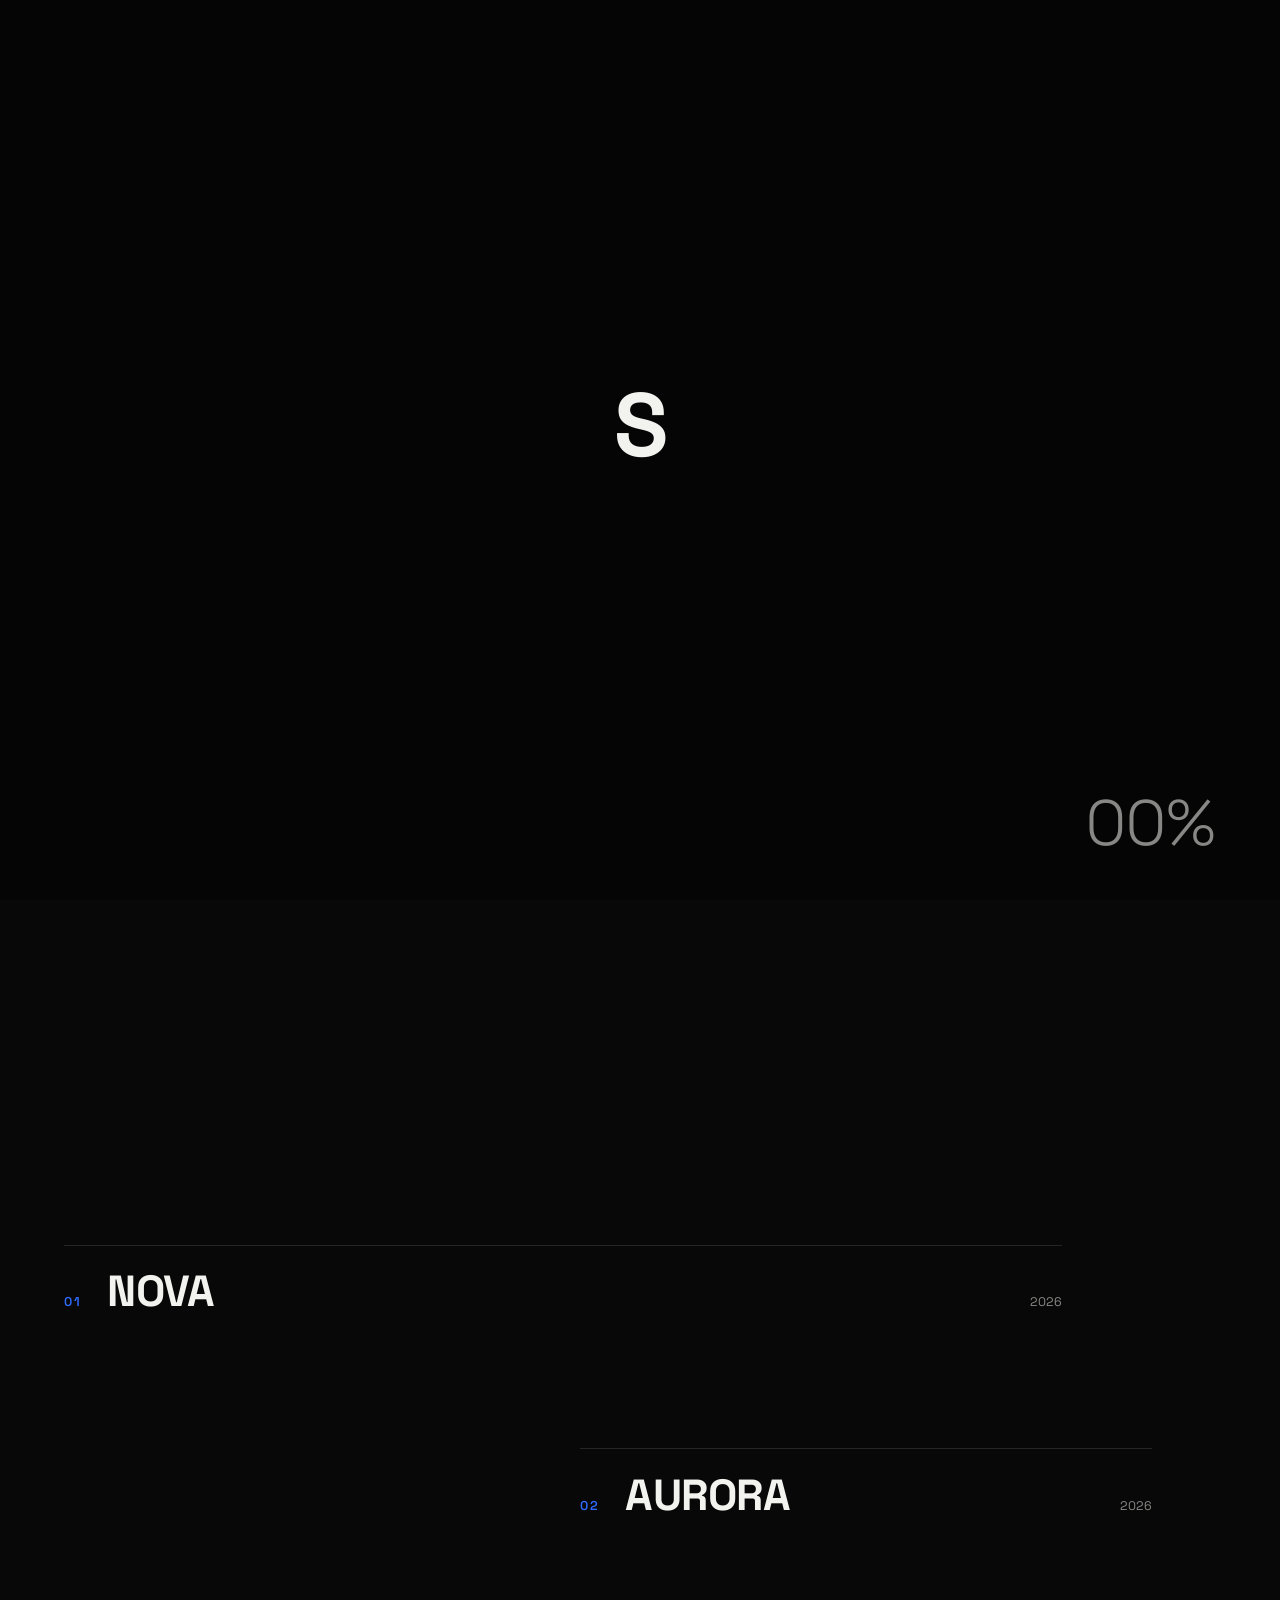
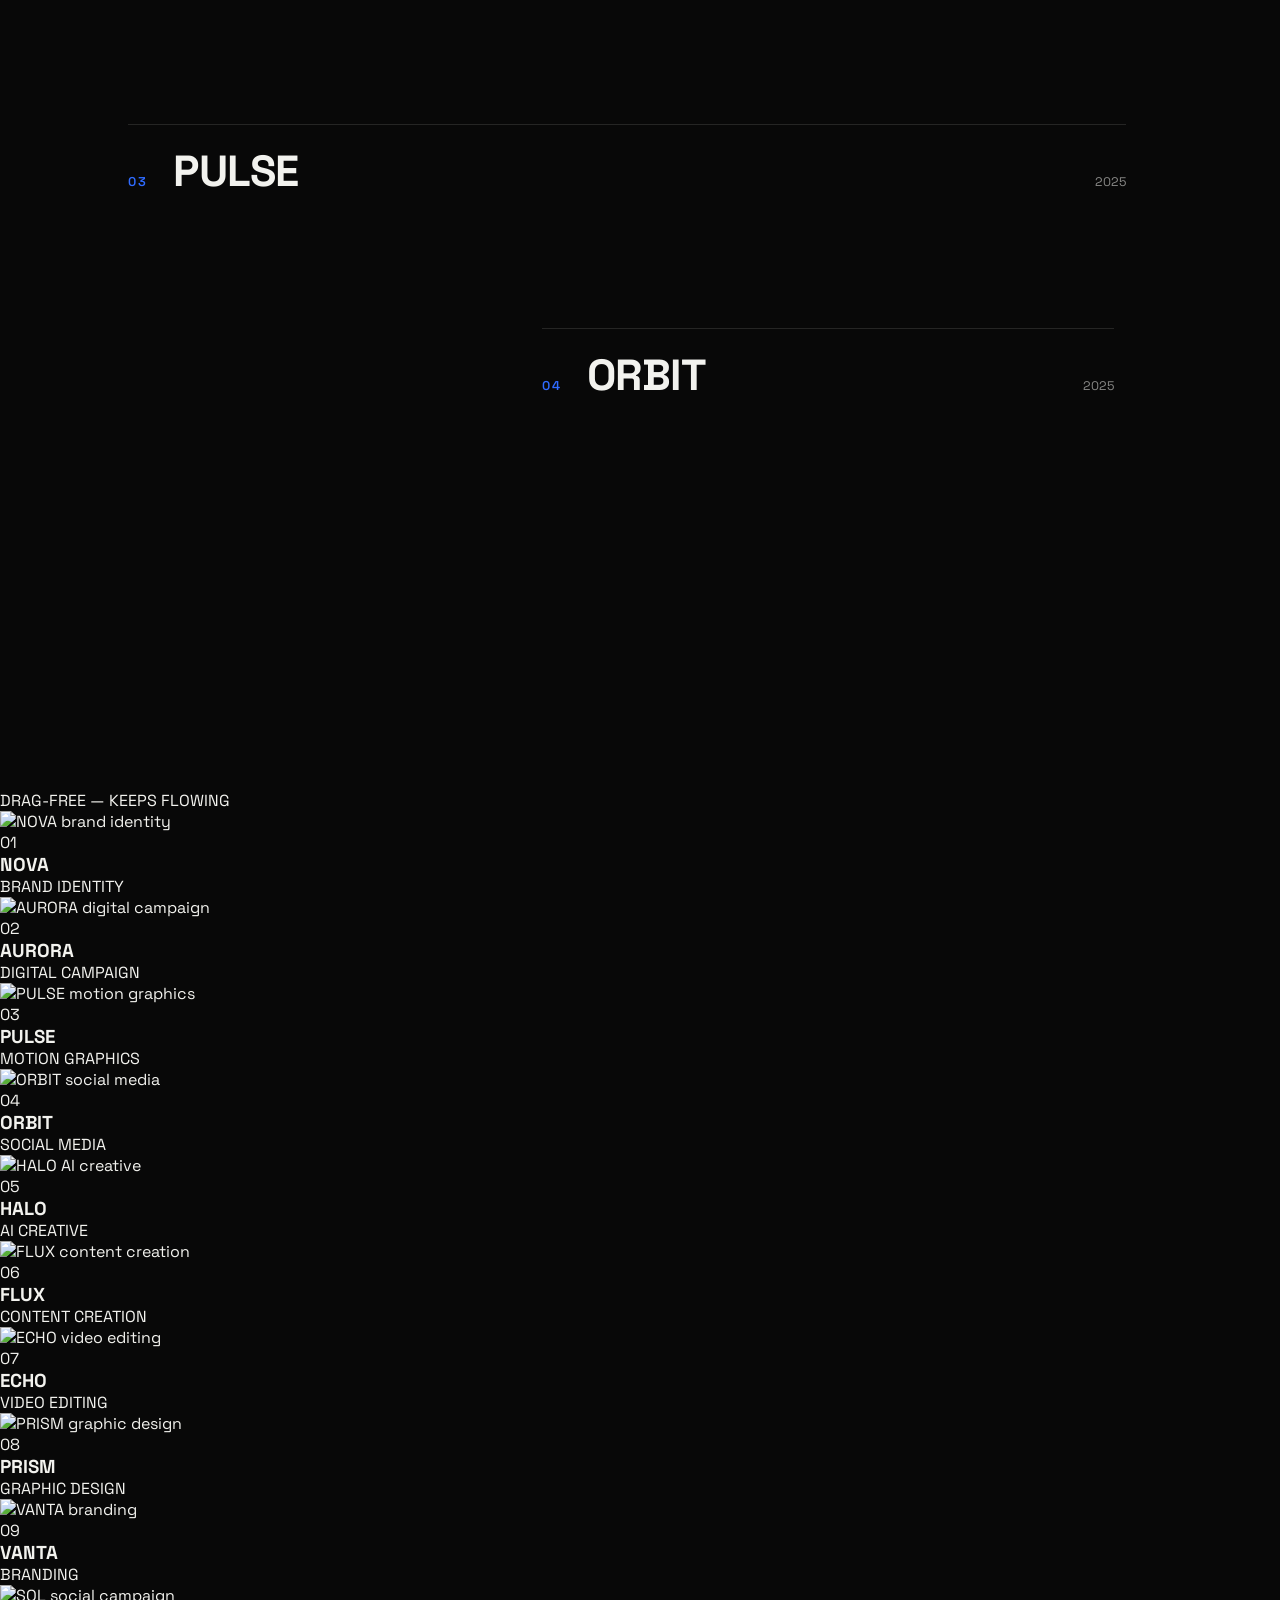
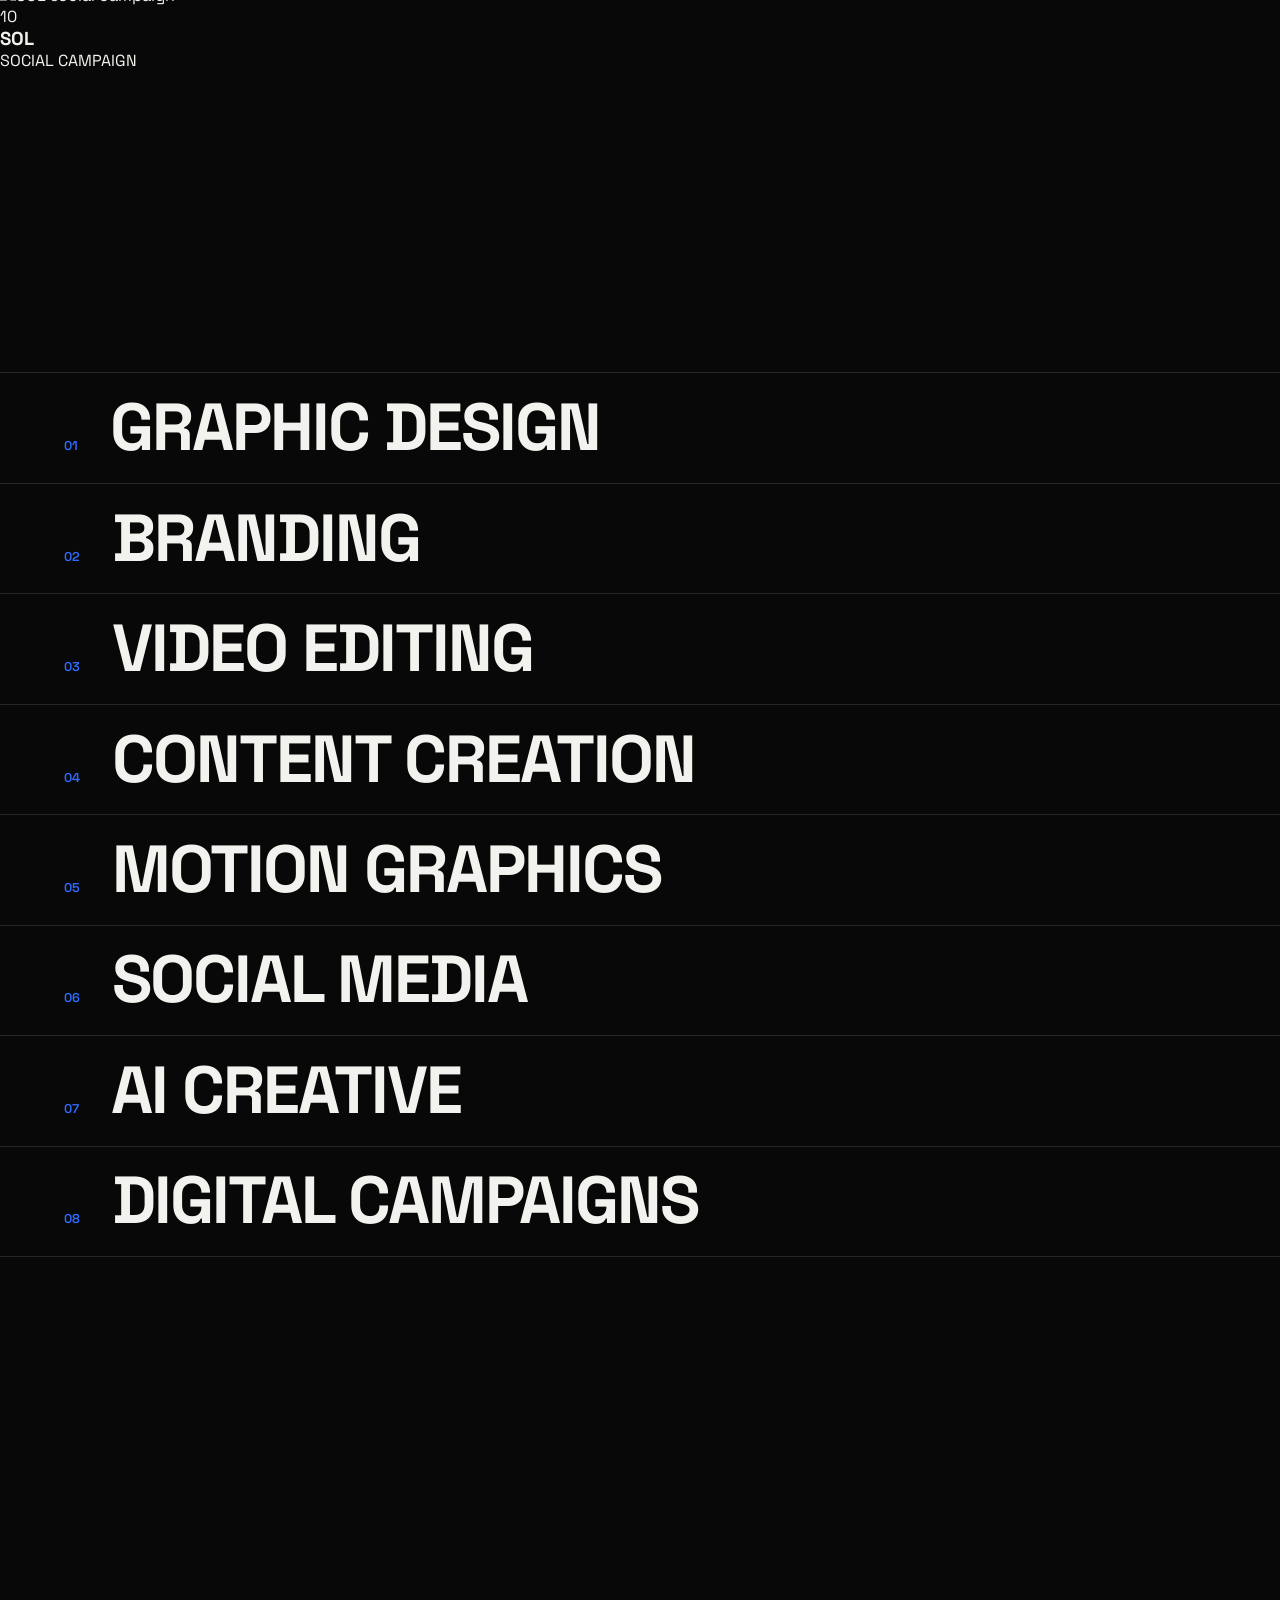
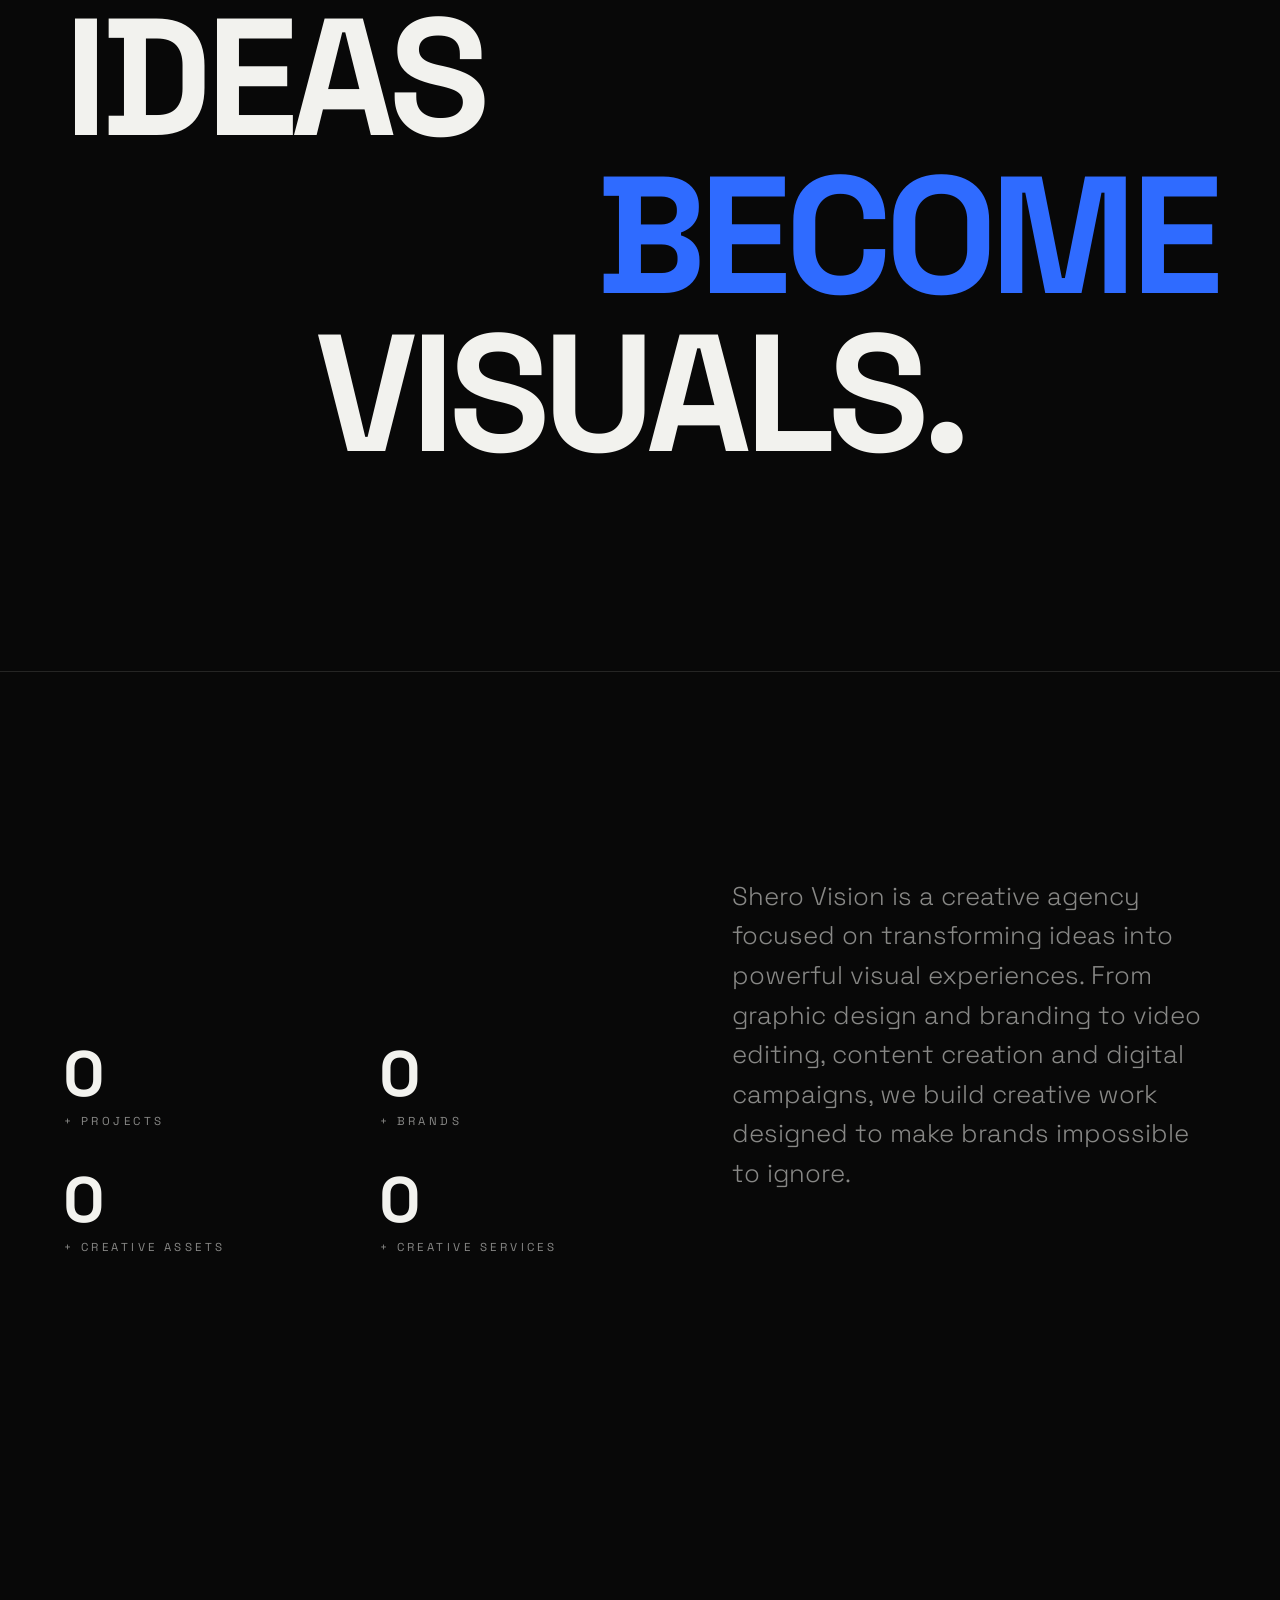
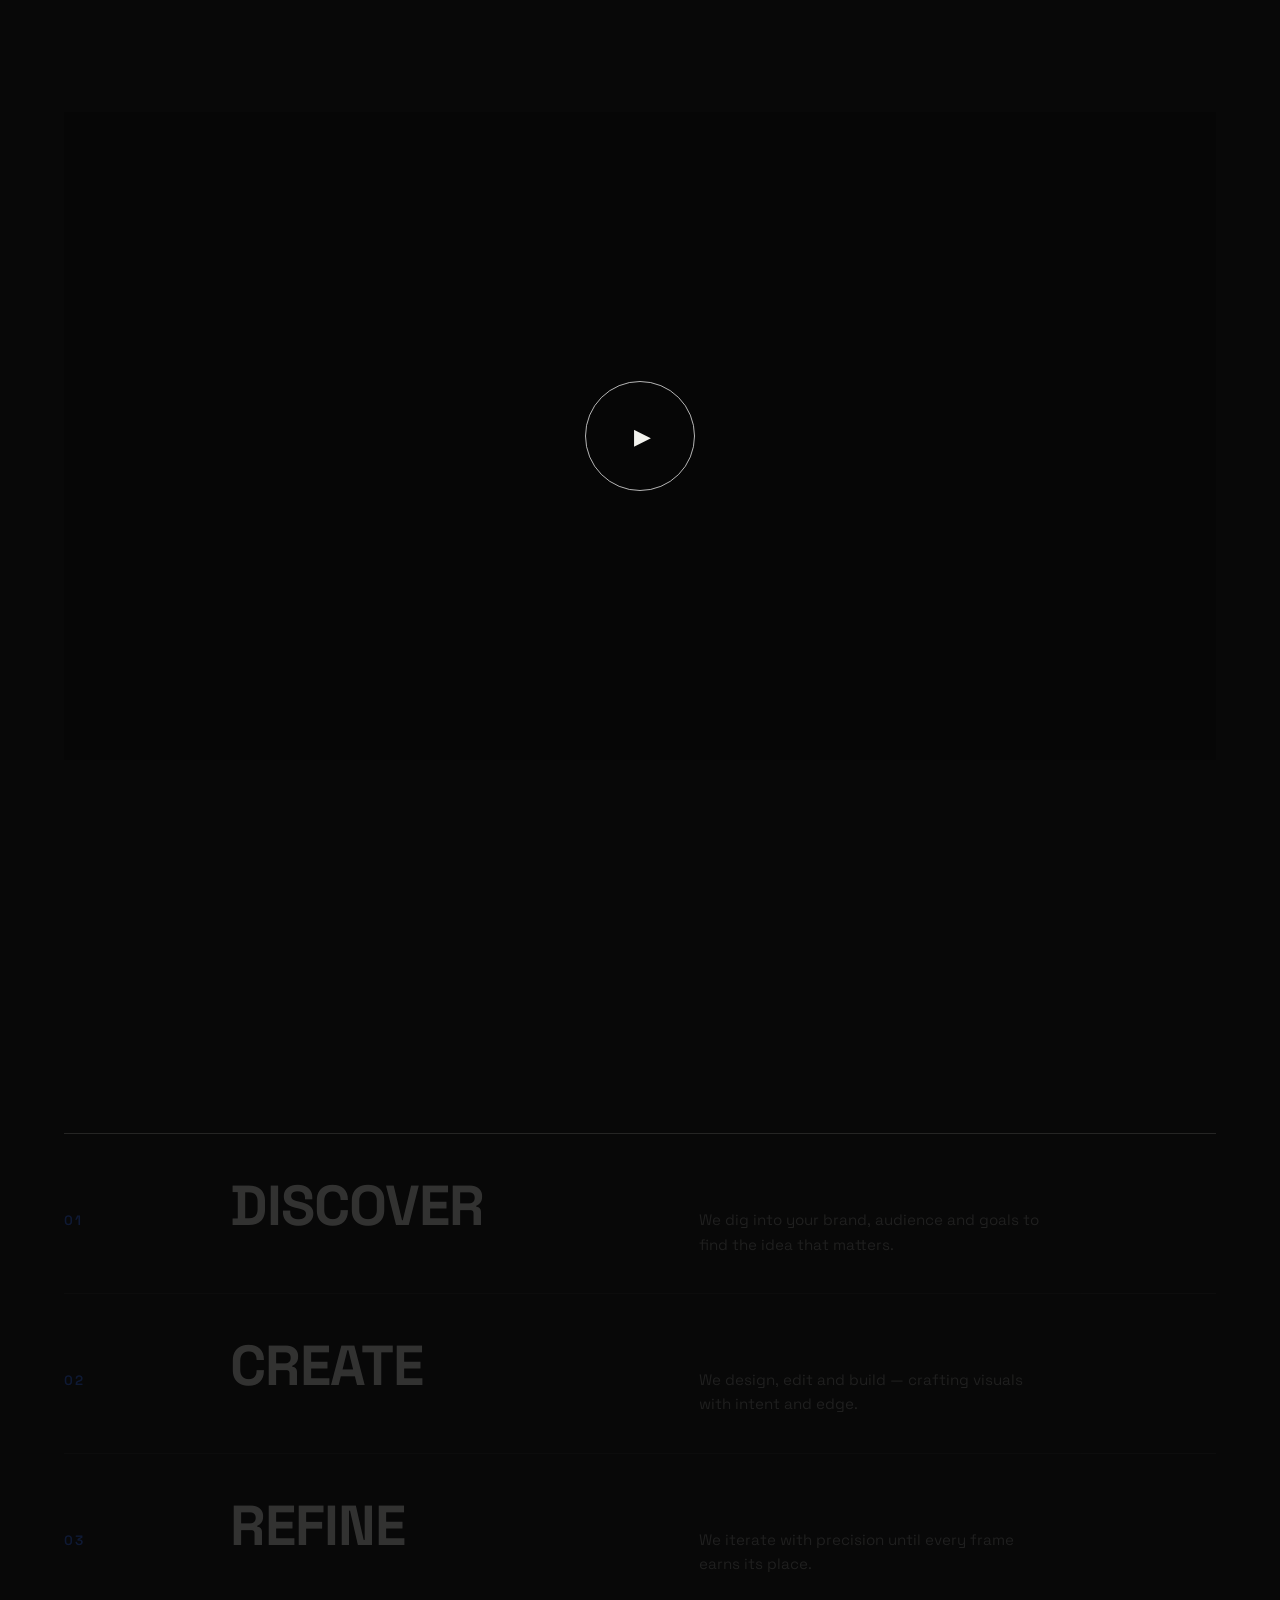
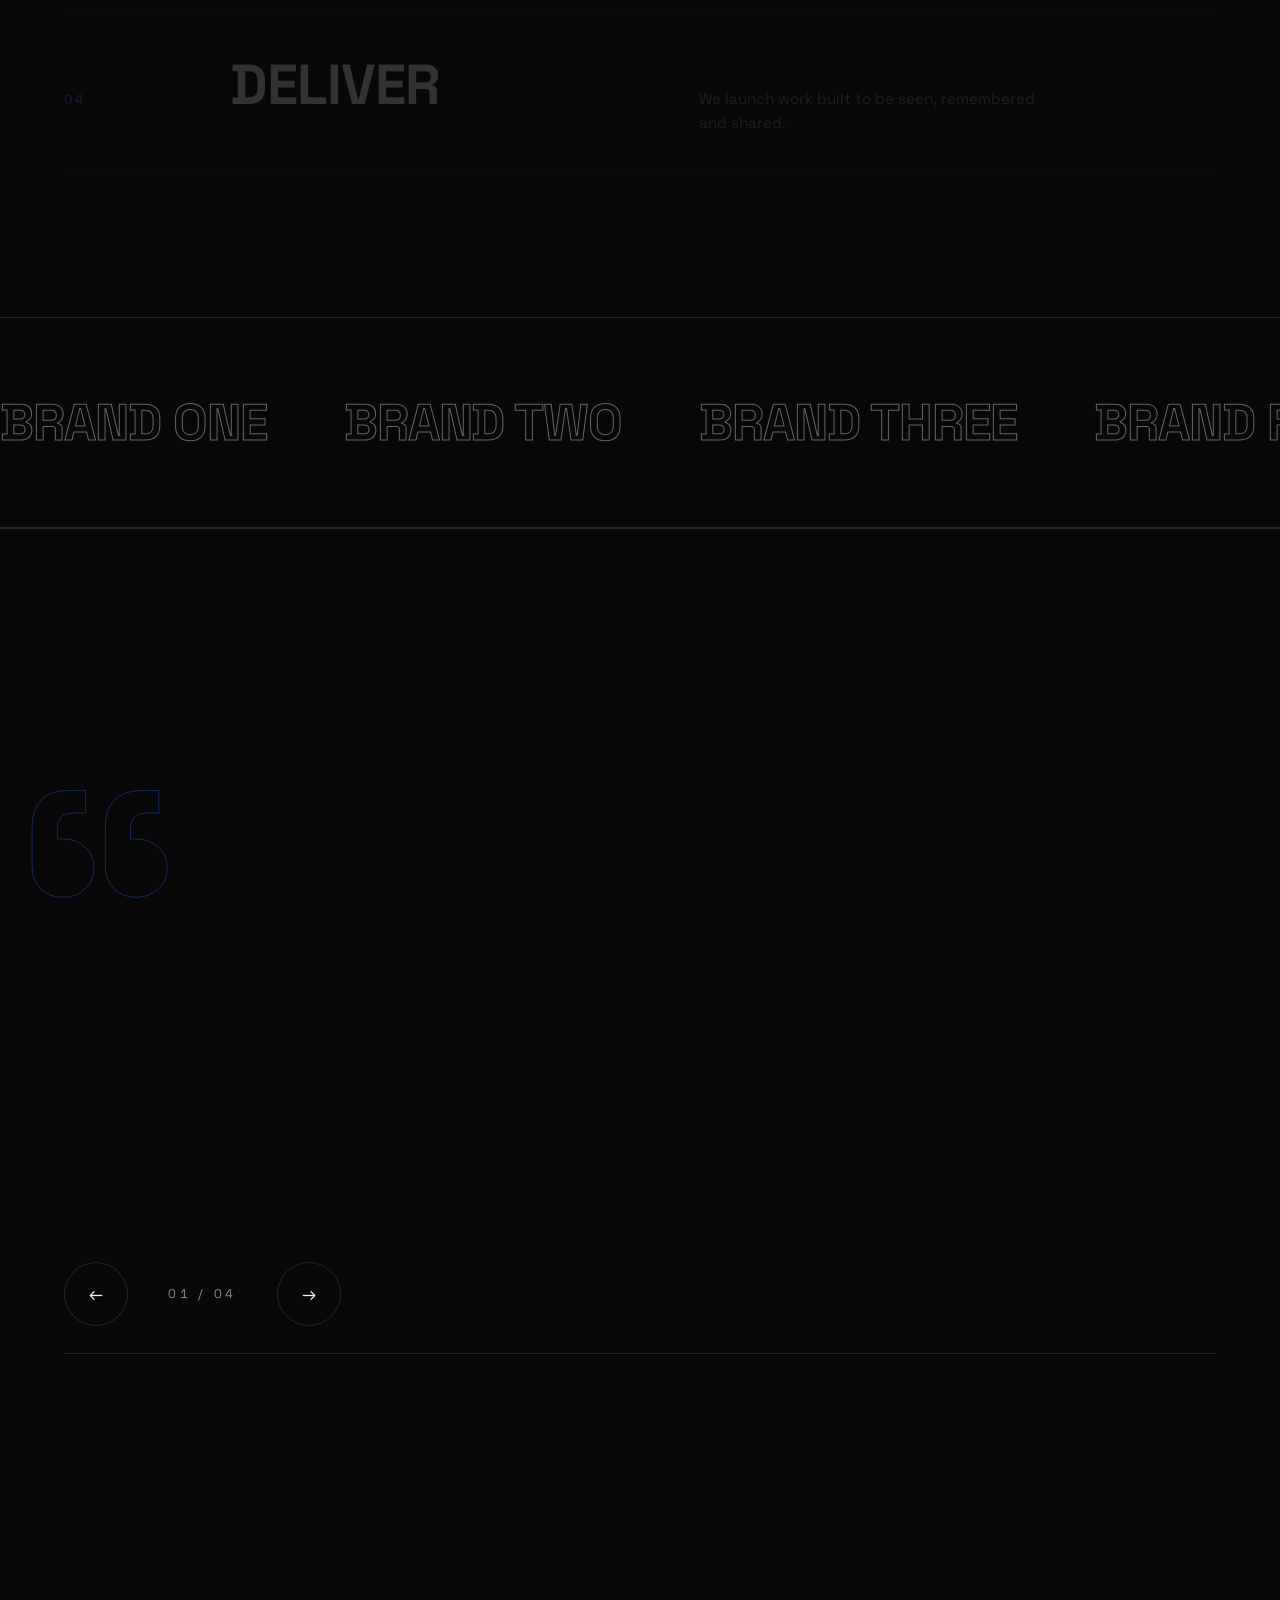
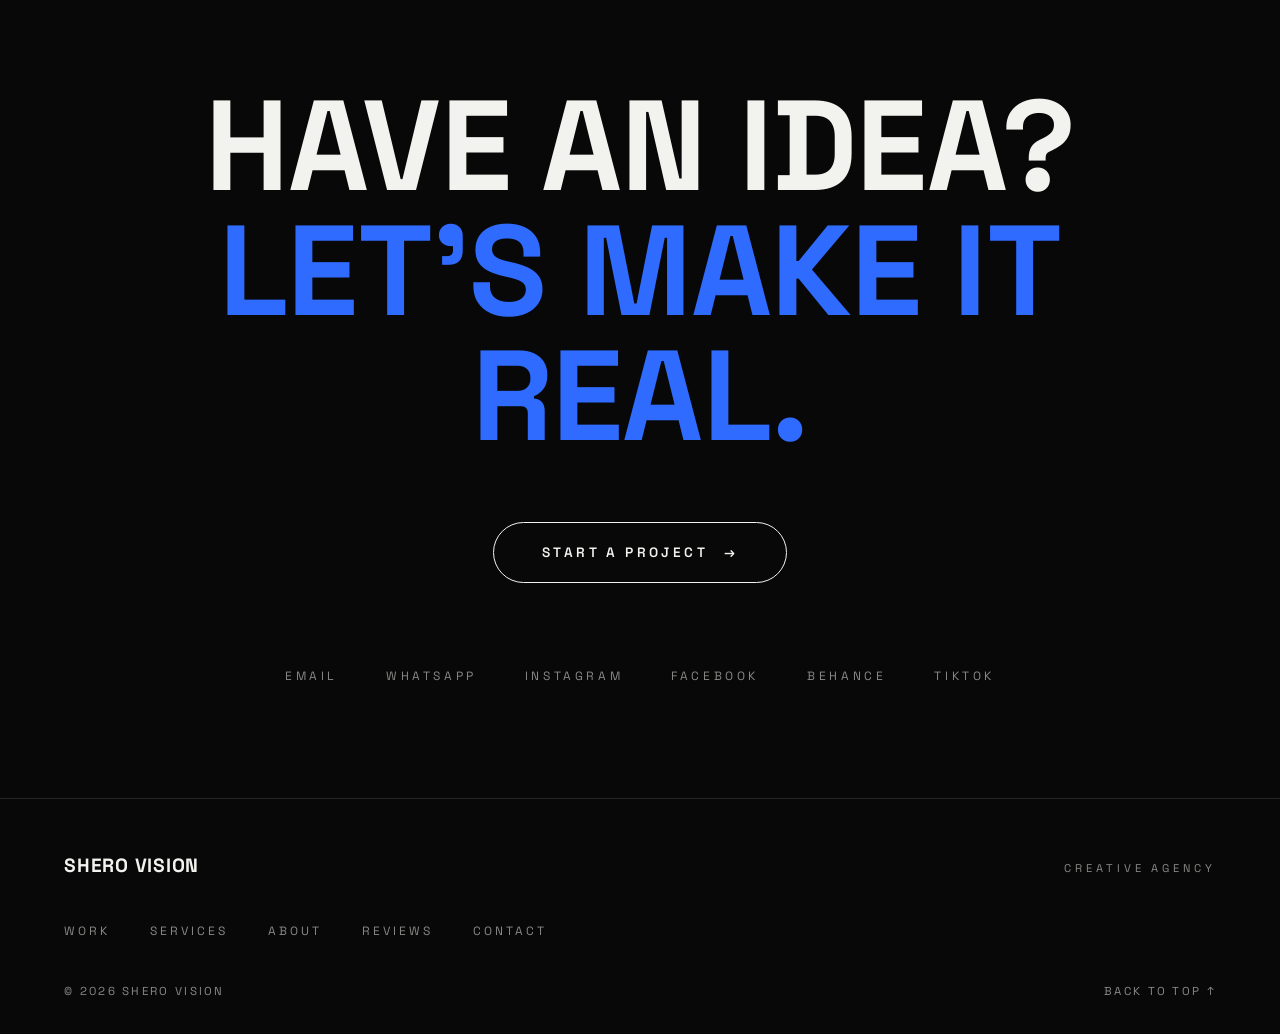
==== index.html @ d02a7693 "Update index.html" ====
<!DOCTYPE html>
<html lang="en">
<head>
<meta charset="UTF-8" />
<meta name="viewport" content="width=device-width, initial-scale=1.0" />
<title>SHERO VISION — Creative Agency</title>
<meta name="description" content="Shero Vision is a creative agency focused on transforming ideas into powerful visual experiences." />
<link rel="preconnect" href="https://fonts.googleapis.com" />
<link rel="preconnect" href="https://fonts.gstatic.com" crossorigin />
<link href="https://fonts.googleapis.com/css2?family=Space+Grotesk:wght@300;400;500;600;700&display=swap" rel="stylesheet" />
<link rel="stylesheet" href="style.css" />
<base target="_blank">
</head>
<body>

<!-- ================= PRELOADER ================= -->
<div class="preloader" id="preloader">
  <div class="preloader__inner">
    <div class="preloader__logo" id="preloaderLogo">
      <span class="preloader__word" id="preloaderWord">S</span>
    </div>
    <div class="preloader__sub" id="preloaderSub">CREATIVE AGENCY</div>
    <div class="preloader__counter" id="preloaderCounter">00%</div>
  </div>
  <div class="preloader__panel preloader__panel--left"></div>
  <div class="preloader__panel preloader__panel--right"></div>
</div>

<!-- ================= PAGE TRANSITION ================= -->
<div class="transition" id="transition">
  <div class="transition__panel"></div>
  <div class="transition__word">SHERO VISION</div>
</div>

<!-- ================= CUSTOM CURSOR ================= -->
<div class="cursor" id="cursor">
  <div class="cursor__dot" id="cursorDot"></div>
  <div class="cursor__ring" id="cursorRing"><span class="cursor__label">VIEW</span></div>
</div>

<!-- ================= NAVIGATION ================= -->
<header class="nav" id="nav">
  <a href="#hero" class="nav__logo js-link" data-target="#hero">SHERO VISION</a>
  <nav class="nav__links">
    <a href="#work" class="nav__link js-link" data-target="#work"><span>WORK</span></a>
    <a href="#services" class="nav__link js-link" data-target="#services"><span>SERVICES</span></a>
    <a href="#about" class="nav__link js-link" data-target="#about"><span>ABOUT</span></a>
    <a href="#reviews" class="nav__link js-link" data-target="#reviews"><span>REVIEWS</span></a>
    <a href="#contact" class="nav__link js-link" data-target="#contact"><span>CONTACT</span></a>
  </nav>
  <button class="nav__burger" id="burger" aria-label="Open menu">
    <span></span><span></span>
  </button>
</header>

<!-- ================= MOBILE MENU ================= -->
<div class="menu" id="menu">
  <button class="menu__close" id="menuClose" aria-label="Close menu">CLOSE</button>
  <nav class="menu__links">
    <a href="#work" class="menu__link js-link" data-target="#work">WORK</a>
    <a href="#services" class="menu__link js-link" data-target="#services">SERVICES</a>
    <a href="#about" class="menu__link js-link" data-target="#about">ABOUT</a>
    <a href="#reviews" class="menu__link js-link" data-target="#reviews">REVIEWS</a>
    <a href="#contact" class="menu__link js-link" data-target="#contact">CONTACT</a>
  </nav>
  <div class="menu__foot">SHERO VISION — CREATIVE AGENCY / SRI LANKA</div>
</div>

<main id="smooth-content">

  <!-- ================= HERO ================= -->
  <section class="hero" id="hero">
    <div class="hero__media">
      <div class="hero__img hero__img--1" data-speed="0.25"><img src="https://picsum.photos/seed/shero1/700/900" alt="Creative work sample" loading="eager" /></div>
      <div class="hero__img hero__img--2" data-speed="0.45"><img src="https://picsum.photos/seed/shero2/600/800" alt="Creative work sample" loading="eager" /></div>
      <div class="hero__img hero__img--3" data-speed="0.35"><img src="https://picsum.photos/seed/shero3/650/850" alt="Creative work sample" loading="eager" /></div>
    </div>
    <div class="hero__content">
      <div class="hero__line"><span class="hero__word">WE</span> <span class="hero__word">CREATE</span></div>
      <div class="hero__line hero__line--indent"><span class="hero__word">VISUAL</span> <span class="hero__word">EXPERIENCES</span></div>
      <div class="hero__line"><span class="hero__word">THAT</span> <span class="hero__word">GET</span> <span class="hero__word">NOTICED.</span></div>
    </div>
    <div class="hero__meta hero__meta--left">CREATIVE AGENCY / SRI LANKA</div>
    <div class="hero__meta hero__meta--right">SCROLL TO EXPLORE <span class="hero__arrow">↓</span></div>
  </section>

  <!-- ================= SELECTED WORK ================= -->
  <section class="work" id="work">
    <h2 class="section-title" data-reveal>SELECTED <em>WORK</em></h2>

    <article class="project project--large" data-dir="left">
      <a href="#work" class="project__media js-view">
        <div class="project__mask"><img src="https://picsum.photos/seed/nova/1400/900" alt="NOVA brand identity" loading="lazy" /></div>
        <div class="project__overlay"></div>
      </a>
      <div class="project__info">
        <span class="project__num">01</span>
        <div class="project__meta">
          <h3 class="project__title">NOVA</h3>
          <p class="project__cat">BRAND IDENTITY</p>
        </div>
        <span class="project__year">2026</span>
      </div>
    </article>

    <article class="project project--small" data-dir="right">
      <a href="#work" class="project__media js-view">
        <div class="project__mask"><img src="https://picsum.photos/seed/aurora/900/1100" alt="AURORA campaign" loading="lazy" /></div>
        <div class="project__overlay"></div>
      </a>
      <div class="project__info">
        <span class="project__num">02</span>
        <div class="project__meta">
          <h3 class="project__title">AURORA</h3>
          <p class="project__cat">DIGITAL CAMPAIGN</p>
        </div>
        <span class="project__year">2026</span>
      </div>
    </article>

    <article class="project project--large project--offset" data-dir="left">
      <a href="#work" class="project__media js-view">
        <div class="project__mask"><img src="https://picsum.photos/seed/pulse/1400/900" alt="PULSE motion graphics" loading="lazy" /></div>
        <div class="project__overlay"></div>
      </a>
      <div class="project__info">
        <span class="project__num">03</span>
        <div class="project__meta">
          <h3 class="project__title">PULSE</h3>
          <p class="project__cat">MOTION GRAPHICS</p>
        </div>
        <span class="project__year">2025</span>
      </div>
    </article>

    <article class="project project--small project--offset2" data-dir="right">
      <a href="#work" class="project__media js-view">
        <div class="project__mask"><img src="https://picsum.photos/seed/orbit/900/1100" alt="ORBIT social creatives" loading="lazy" /></div>
        <div class="project__overlay"></div>
      </a>
      <div class="project__info">
        <span class="project__num">04</span>
        <div class="project__meta">
          <h3 class="project__title">ORBIT</h3>
          <p class="project__cat">SOCIAL MEDIA</p>
        </div>
        <span class="project__year">2025</span>
      </div>
    </article>
  </section>

  <!-- ================= THE WORK — BENTO SLIDER ================= -->
  <section class="workgrid" id="workgrid">
    <div class="workgrid__head">
      <h2 class="section-title" data-reveal>THE <em>WORK</em></h2>
      <span class="workgrid__hint">DRAG-FREE &mdash; KEEPS FLOWING</span>
    </div>

    <!-- ROW 1 — moves left to right -->
    <div class="workrow workrow--ltr" id="workRow1">
      <div class="workrow__track">
        <a href="#work" class="wcard wcard--tall js-view">
          <img src="https://picsum.photos/seed/w1/640/860" alt="NOVA brand identity" loading="lazy" />
          <div class="wcard__overlay"></div>
          <div class="wcard__info"><span class="wcard__num">01</span><h3>NOVA</h3><p>BRAND IDENTITY</p></div>
        </a>
        <a href="#work" class="wcard wcard--wide js-view">
          <img src="https://picsum.photos/seed/w2/900/620" alt="AURORA digital campaign" loading="lazy" />
          <div class="wcard__overlay"></div>
          <div class="wcard__info"><span class="wcard__num">02</span><h3>AURORA</h3><p>DIGITAL CAMPAIGN</p></div>
        </a>
        <a href="#work" class="wcard wcard--sq js-view">
          <img src="https://picsum.photos/seed/w3/680/680" alt="PULSE motion graphics" loading="lazy" />
          <div class="wcard__overlay"></div>
          <div class="wcard__info"><span class="wcard__num">03</span><h3>PULSE</h3><p>MOTION GRAPHICS</p></div>
        </a>
        <a href="#work" class="wcard wcard--tall js-view">
          <img src="https://picsum.photos/seed/w4/640/860" alt="ORBIT social media" loading="lazy" />
          <div class="wcard__overlay"></div>
          <div class="wcard__info"><span class="wcard__num">04</span><h3>ORBIT</h3><p>SOCIAL MEDIA</p></div>
        </a>
        <a href="#work" class="wcard wcard--wide js-view">
          <img src="https://picsum.photos/seed/w5/900/620" alt="HALO AI creative" loading="lazy" />
          <div class="wcard__overlay"></div>
          <div class="wcard__info"><span class="wcard__num">05</span><h3>HALO</h3><p>AI CREATIVE</p></div>
        </a>
      </div>
    </div>

    <!-- ROW 2 — moves right to left -->
    <div class="workrow workrow--rtl" id="workRow2">
      <div class="workrow__track">
        <a href="#work" class="wcard wcard--wide js-view">
          <img src="https://picsum.photos/seed/w6/900/620" alt="FLUX content creation" loading="lazy" />
          <div class="wcard__overlay"></div>
          <div class="wcard__info"><span class="wcard__num">06</span><h3>FLUX</h3><p>CONTENT CREATION</p></div>
        </a>
        <a href="#work" class="wcard wcard--tall js-view">
          <img src="https://picsum.photos/seed/w7/640/860" alt="ECHO video editing" loading="lazy" />
          <div class="wcard__overlay"></div>
          <div class="wcard__info"><span class="wcard__num">07</span><h3>ECHO</h3><p>VIDEO EDITING</p></div>
        </a>
        <a href="#work" class="wcard wcard--sq js-view">
          <img src="https://picsum.photos/seed/w8/680/680" alt="PRISM graphic design" loading="lazy" />
          <div class="wcard__overlay"></div>
          <div class="wcard__info"><span class="wcard__num">08</span><h3>PRISM</h3><p>GRAPHIC DESIGN</p></div>
        </a>
        <a href="#work" class="wcard wcard--wide js-view">
          <img src="https://picsum.photos/seed/w9/900/620" alt="VANTA branding" loading="lazy" />
          <div class="wcard__overlay"></div>
          <div class="wcard__info"><span class="wcard__num">09</span><h3>VANTA</h3><p>BRANDING</p></div>
        </a>
        <a href="#work" class="wcard wcard--tall js-view">
          <img src="https://picsum.photos/seed/w10/640/860" alt="SOL social campaign" loading="lazy" />
          <div class="wcard__overlay"></div>
          <div class="wcard__info"><span class="wcard__num">10</span><h3>SOL</h3><p>SOCIAL CAMPAIGN</p></div>
        </a>
      </div>
    </div>
  </section>

  <!-- ================= SERVICES ================= -->
  <section class="services" id="services">
    <h2 class="section-title" data-reveal>WHAT WE <em>CREATE</em></h2>
    <ul class="services__list" id="servicesList">
      <li class="service" data-img="https://picsum.photos/seed/svc1/900/600"><span class="service__num">01</span><span class="service__name">GRAPHIC DESIGN</span></li>
      <li class="service" data-img="https://picsum.photos/seed/svc2/900/600"><span class="service__num">02</span><span class="service__name">BRANDING</span></li>
      <li class="service" data-img="https://picsum.photos/seed/svc3/900/600"><span class="service__num">03</span><span class="service__name">VIDEO EDITING</span></li>
      <li class="service" data-img="https://picsum.photos/seed/svc4/900/600"><span class="service__num">04</span><span class="service__name">CONTENT CREATION</span></li>
      <li class="service" data-img="https://picsum.photos/seed/svc5/900/600"><span class="service__num">05</span><span class="service__name">MOTION GRAPHICS</span></li>
      <li class="service" data-img="https://picsum.photos/seed/svc6/900/600"><span class="service__num">06</span><span class="service__name">SOCIAL MEDIA</span></li>
      <li class="service" data-img="https://picsum.photos/seed/svc7/900/600"><span class="service__num">07</span><span class="service__name">AI CREATIVE</span></li>
      <li class="service" data-img="https://picsum.photos/seed/svc8/900/600"><span class="service__num">08</span><span class="service__name">DIGITAL CAMPAIGNS</span></li>
    </ul>
    <div class="services__hover" id="servicesHover"><img src="" alt="" /></div>
  </section>

  <!-- ================= KINETIC TYPOGRAPHY ================= -->
  <section class="kinetic" id="kinetic">
    <div class="kinetic__word" data-kinetic>IDEAS</div>
    <div class="kinetic__word kinetic__word--right" data-kinetic>BECOME</div>
    <div class="kinetic__word" data-kinetic>VISUALS.</div>
  </section>

  <!-- ================= ABOUT ================= -->
  <section class="about" id="about">
    <div class="about__left">
      <h2 class="about__title" data-reveal>WE ARE<br /><em>SHERO VISION.</em></h2>
      <div class="about__stats">
        <div class="stat"><span class="stat__num" data-count="50">0</span><span class="stat__label">+ PROJECTS</span></div>
        <div class="stat"><span class="stat__num" data-count="20">0</span><span class="stat__label">+ BRANDS</span></div>
        <div class="stat"><span class="stat__num" data-count="100">0</span><span class="stat__label">+ CREATIVE ASSETS</span></div>
        <div class="stat"><span class="stat__num" data-count="5">0</span><span class="stat__label">+ CREATIVE SERVICES</span></div>
      </div>
    </div>
    <div class="about__right">
      <p class="about__text" id="aboutText">Shero Vision is a creative agency focused on transforming ideas into powerful visual experiences. From graphic design and branding to video editing, content creation and digital campaigns, we build creative work designed to make brands impossible to ignore.</p>
    </div>
  </section>

  <!-- ================= VIDEO ================= -->
  <section class="video" id="video">
    <h2 class="section-title" data-reveal>STATIC IS ONLY <em>THE BEGINNING.</em></h2>
    <div class="video__wrap js-view" id="videoWrap">
      <video id="reelVideo" src="https://storage.googleapis.com/gtv-videos-bucket/sample/ForBiggerBlazes.mp4" poster="https://picsum.photos/seed/reel/1600/900" preload="metadata" playsinline muted loop></video>
      <div class="video__overlay"></div>
      <button class="video__play" id="videoPlay" aria-label="Play showreel"><span class="video__playIcon">▶</span></button>
    </div>
  </section>

  <!-- ================= PROCESS ================= -->
  <section class="process" id="process">
    <h2 class="section-title" data-reveal>OUR <em>PROCESS</em></h2>
    <ol class="process__list">
      <li class="pstep" data-step><span class="pstep__num">01</span><h3 class="pstep__name">DISCOVER</h3><p class="pstep__desc">We dig into your brand, audience and goals to find the idea that matters.</p></li>
      <li class="pstep" data-step><span class="pstep__num">02</span><h3 class="pstep__name">CREATE</h3><p class="pstep__desc">We design, edit and build — crafting visuals with intent and edge.</p></li>
      <li class="pstep" data-step><span class="pstep__num">03</span><h3 class="pstep__name">REFINE</h3><p class="pstep__desc">We iterate with precision until every frame earns its place.</p></li>
      <li class="pstep" data-step><span class="pstep__num">04</span><h3 class="pstep__name">DELIVER</h3><p class="pstep__desc">We launch work built to be seen, remembered and shared.</p></li>
    </ol>
  </section>

  <!-- ================= CLIENT MARQUEE ================= -->
  <section class="marquee" id="marquee" aria-hidden="true">
    <div class="marquee__track" id="marqueeTrack">
      <span>BRAND ONE</span><span>BRAND TWO</span><span>BRAND THREE</span><span>BRAND FOUR</span><span>BRAND FIVE</span>
      <span>BRAND ONE</span><span>BRAND TWO</span><span>BRAND THREE</span><span>BRAND FOUR</span><span>BRAND FIVE</span>
    </div>
  </section>


  <!-- ================= REVIEWS ================= -->
  <section class="reviews" id="reviews">
    <h2 class="section-title" data-reveal>WHAT CLIENTS <em>SAY</em></h2>
    <div class="reviews__stage">
      <span class="reviews__quote-mark" aria-hidden="true">&ldquo;</span>
      <div class="reviews__viewport" id="reviewsViewport">

        <blockquote class="review is-active">
          <p class="review__text">Shero Vision took our brand and turned it into something people actually talk about. The identity system they built is bold, precise and completely unforgettable.</p>
          <footer class="review__author">
            <span class="review__name">CLIENT NAME</span>
            <span class="review__role">FOUNDER / BRAND ONE</span>
          </footer>
        </blockquote>

        <blockquote class="review">
          <p class="review__text">The motion graphics and edits were next level. Every deliverable felt cinematic — our campaign engagement tripled within the first month.</p>
          <footer class="review__author">
            <span class="review__name">CLIENT NAME</span>
            <span class="review__role">MARKETING LEAD / BRAND TWO</span>
          </footer>
        </blockquote>

        <blockquote class="review">
          <p class="review__text">Working with Shero Vision felt effortless. They understood the vision instantly, refined every detail, and delivered ahead of schedule. Rare.</p>
          <footer class="review__author">
            <span class="review__name">CLIENT NAME</span>
            <span class="review__role">CREATIVE DIRECTOR / BRAND THREE</span>
          </footer>
        </blockquote>

        <blockquote class="review">
          <p class="review__text">From social creatives to full digital campaigns, everything they touch gets noticed. Our feed finally looks like the brand we always wanted.</p>
          <footer class="review__author">
            <span class="review__name">CLIENT NAME</span>
            <span class="review__role">CEO / BRAND FOUR</span>
          </footer>
        </blockquote>

      </div>

      <div class="reviews__controls">
        <button class="reviews__arrow js-magnetic" id="reviewPrev" aria-label="Previous review">&larr;</button>
        <span class="reviews__index" id="reviewIndex">01 / 04</span>
        <button class="reviews__arrow js-magnetic" id="reviewNext" aria-label="Next review">&rarr;</button>
      </div>

      <div class="reviews__progress"><span id="reviewProgressBar"></span></div>
    </div>
  </section>

  <!-- ================= CONTACT ================= -->
  <section class="contact" id="contact">
    <h2 class="contact__title">
      <span class="contact__mask"><span class="contact__line">HAVE AN IDEA?</span></span>
      <span class="contact__mask"><span class="contact__line contact__line--accent">LET'S MAKE IT REAL.</span></span>
    </h2>
    <div class="contact__cta">
      <a href="mailto:hello@yourdomain.com" class="btn js-magnetic" id="ctaBtn">START A PROJECT <span class="btn__arrow">→</span></a>
    </div>
    <ul class="contact__links">
      <li><a href="mailto:hello@yourdomain.com" class="js-magnetic">EMAIL</a></li>
      <li><a href="https://wa.me/000000000000" class="js-magnetic">WHATSAPP</a></li>
      <li><a href="https://instagram.com/yourhandle" class="js-magnetic">INSTAGRAM</a></li>
      <li><a href="https://facebook.com/yourpage" class="js-magnetic">FACEBOOK</a></li>
      <li><a href="https://behance.net/yourhandle" class="js-magnetic">BEHANCE</a></li>
      <li><a href="https://tiktok.com/@yourhandle" class="js-magnetic">TIKTOK</a></li>
    </ul>
  </section>

</main>

<!-- ================= FOOTER ================= -->
<footer class="footer">
  <div class="footer__brand">
    <span class="footer__logo">SHERO VISION</span>
    <span class="footer__tag">CREATIVE AGENCY</span>
  </div>
  <nav class="footer__links">
    <a href="#work" class="js-link" data-target="#work">WORK</a>
    <a href="#services" class="js-link" data-target="#services">SERVICES</a>
    <a href="#about" class="js-link" data-target="#about">ABOUT</a>
    <a href="#reviews" class="js-link" data-target="#reviews">REVIEWS</a>
    <a href="#contact" class="js-link" data-target="#contact">CONTACT</a>
  </nav>
  <div class="footer__bottom">
    <span>© 2026 SHERO VISION</span>
    <button class="footer__top" id="backToTop">BACK TO TOP ↑</button>
  </div>
</footer>

<script src="https://cdn.jsdelivr.net/npm/gsap@3.12.5/dist/gsap.min.js"></script>
<script src="https://cdn.jsdelivr.net/npm/gsap@3.12.5/dist/ScrollTrigger.min.js"></script>
<script src="https://cdn.jsdelivr.net/npm/lenis@1.1.14/dist/lenis.min.js"></script>
<script src="script.js"></script>
</body>
</html>
---- style.css ----
/* =====================================================
   SHERO VISION — style.css
   Dark / editorial / futuristic creative agency aesthetic
   ===================================================== */

:root {
  --bg: #080808;
  --text: #f2f2ee;
  --muted: rgba(242, 242, 238, 0.55);
  --accent: #2f6bff;
  --accent-bright: #4d82ff;
  --line: rgba(242, 242, 238, 0.12);
  --font: 'Space Grotesk', 'Helvetica Neue', Arial, sans-serif;
  --ease-out: cubic-bezier(0.16, 1, 0.3, 1);
}

* { margin: 0; padding: 0; box-sizing: border-box; }

html { background: var(--bg); }
html.lenis, html.lenis body { height: auto; }
.lenis.lenis-smooth { scroll-behavior: auto !important; }

body {
  background: var(--bg);
  color: var(--text);
  font-family: var(--font);
  -webkit-font-smoothing: antialiased;
  overflow-x: hidden;
}

img, video { display: block; max-width: 100%; }
a { color: inherit; text-decoration: none; }
ul, ol { list-style: none; }
button { font-family: inherit; background: none; border: none; color: inherit; cursor: pointer; }

::selection { background: var(--accent); color: var(--bg); }

/* ---------- Section titles ---------- */
.section-title {
  font-size: clamp(2.4rem, 7vw, 7rem);
  font-weight: 700;
  line-height: 0.95;
  letter-spacing: -0.03em;
  text-transform: uppercase;
  padding: 0 5vw;
  margin-bottom: 8vh;
}
.section-title em { font-style: normal; color: var(--accent); }

/* =====================================================
   PRELOADER
   ===================================================== */
.preloader {
  position: fixed; inset: 0; z-index: 1000;
  display: flex; align-items: center; justify-content: center;
  pointer-events: all;
}
.preloader__panel {
  position: absolute; top: 0; bottom: 0; width: 50.5%;
  background: #050505;
}
.preloader__panel--left { left: 0; }
.preloader__panel--right { right: 0; }
.preloader__inner { position: relative; z-index: 2; text-align: center; }
.preloader__logo {
  font-size: clamp(2.2rem, 7vw, 6rem);
  font-weight: 700; letter-spacing: -0.02em; line-height: 1;
  min-height: 1.1em;
}
.preloader__word { display: inline-block; }
.preloader__sub {
  margin-top: 1.4rem; font-size: 0.8rem; letter-spacing: 0.5em;
  color: var(--muted); opacity: 0;
}
.preloader__counter {
  position: fixed; bottom: 4vh; right: 5vw;
  font-size: clamp(2rem, 5vw, 4rem); font-weight: 300; color: var(--muted);
  font-variant-numeric: tabular-nums;
}

/* =====================================================
   PAGE TRANSITION
   ===================================================== */
.transition {
  position: fixed; inset: 0; z-index: 900; pointer-events: none;
  visibility: hidden;
}
.transition__panel {
  position: absolute; inset: 0;
  background: #050505;
  transform: translateY(100%) skewY(-6deg);
  transform-origin: left top;
}
.transition__word {
  position: absolute; inset: 0; display: flex; align-items: center; justify-content: center;
  font-size: clamp(2rem, 6vw, 5rem); font-weight: 700; letter-spacing: -0.02em;
  opacity: 0;
}

/* =====================================================
   CUSTOM CURSOR
   ===================================================== */
.cursor { position: fixed; inset: 0; z-index: 950; pointer-events: none; }
.cursor__dot {
  position: absolute; top: 0; left: 0; width: 10px; height: 10px;
  background: #fff; border-radius: 50%;
}
.cursor__ring {
  position: absolute; top: 0; left: 0; width: 44px; height: 44px;
  border: 1px solid rgba(255, 255, 255, 0.6); border-radius: 50%;
  display: flex; align-items: center; justify-content: center;
  transition: width 0.35s var(--ease-out), height 0.35s var(--ease-out),
              background-color 0.35s var(--ease-out), border-color 0.35s var(--ease-out);
}
.cursor__label {
  font-size: 0.7rem; letter-spacing: 0.2em; font-weight: 600;
  opacity: 0; transition: opacity 0.3s;
  color: var(--bg);
}
.cursor--link .cursor__ring { width: 64px; height: 64px; }
.cursor--view .cursor__ring {
  width: 110px; height: 110px; background: var(--text);
  border-color: var(--text);
}
.cursor--view .cursor__label { opacity: 1; }
.cursor--hidden .cursor__dot, .cursor--hidden .cursor__ring { opacity: 0; }
@media (hover: none), (max-width: 1023px) { .cursor { display: none; } }

body.has-cursor, body.has-cursor a, body.has-cursor button { cursor: none; }

/* =====================================================
   NAVIGATION
   ===================================================== */
.nav {
  position: fixed; top: 0; left: 0; right: 0; z-index: 800;
  display: flex; align-items: center; justify-content: space-between;
  padding: 2rem 5vw;
  transition: padding 0.5s var(--ease-out), background-color 0.5s, backdrop-filter 0.5s;
}
.nav--scrolled {
  padding: 1rem 5vw;
  background: rgba(8, 8, 8, 0.55);
  backdrop-filter: blur(14px);
  -webkit-backdrop-filter: blur(14px);
  border-bottom: 1px solid var(--line);
}
.nav__logo {
  font-weight: 700; letter-spacing: 0.04em; font-size: 1.05rem;
  transition: transform 0.5s var(--ease-out);
  display: inline-block;
}
.nav--scrolled .nav__logo { transform: scale(0.85); transform-origin: left center; }
.nav__links { display: flex; gap: 2.2rem; }
.nav__link {
  font-size: 0.78rem; letter-spacing: 0.25em; overflow: hidden; display: inline-block;
}
.nav__link span { display: inline-block; transition: color 0.3s; }
.nav__link::after {
  content: ''; display: block; height: 1px; background: var(--accent);
  transform: scaleX(0); transform-origin: left; transition: transform 0.45s var(--ease-out);
}
.nav__link:hover span { color: var(--accent-bright); }
.nav__link:hover::after { transform: scaleX(1); }

.nav__burger { display: none; flex-direction: column; gap: 7px; padding: 8px; z-index: 860; }
.nav__burger span { display: block; width: 30px; height: 2px; background: var(--text); transition: transform 0.4s var(--ease-out); }
.nav__burger.is-open span:first-child { transform: translateY(4.5px) rotate(45deg); }
.nav__burger.is-open span:last-child { transform: translateY(-4.5px) rotate(-45deg); }

@media (max-width: 1023px) {
  .nav__links { display: none; }
  .nav__burger { display: flex; }
}

/* ---------- Mobile menu ---------- */
.menu {
  position: fixed; inset: 0; z-index: 850; background: #050505;
  display: flex; flex-direction: column; justify-content: center; padding: 0 8vw;
  clip-path: inset(0 0 100% 0);
  visibility: hidden;
}
.menu__close {
  position: absolute; top: 2rem; right: 5vw; font-size: 0.75rem;
  letter-spacing: 0.3em; color: var(--muted);
}
.menu__links { display: flex; flex-direction: column; gap: 1.2vh; }
.menu__link {
  font-size: clamp(2.6rem, 11vw, 5rem); font-weight: 700; line-height: 1.1;
  letter-spacing: -0.02em; overflow: hidden; display: inline-block;
  transform: translateY(120%);
}
.menu__foot {
  position: absolute; bottom: 3rem; left: 8vw; right: 8vw;
  font-size: 0.7rem; letter-spacing: 0.3em; color: var(--muted);
}

/* =====================================================
   HERO
   ===================================================== */
.hero {
  position: relative; min-height: 100vh; min-height: 100svh;
  display: flex; flex-direction: column; justify-content: center;
  overflow: hidden;
}
.hero__media { position: absolute; inset: 0; z-index: 1; }
.hero__img { position: absolute; overflow: hidden; will-change: transform; }
.hero__img img { width: 100%; height: 100%; object-fit: cover; opacity: 0.75; }
.hero__img--1 { top: 8%; right: 6%; width: 26vw; min-width: 220px; aspect-ratio: 7/9; }
.hero__img--2 { bottom: 6%; left: 4%; width: 20vw; min-width: 170px; aspect-ratio: 6/8; }
.hero__img--3 { top: 38%; right: 30%; width: 16vw; min-width: 140px; aspect-ratio: 6/8; }
@media (max-width: 1023px) {
  .hero__img--1 { width: 44vw; top: 12%; }
  .hero__img--2 { width: 36vw; }
  .hero__img--3 { display: none; }
}

.hero__content { position: relative; z-index: 2; padding: 0 5vw; will-change: transform; }
.hero__line {
  font-size: clamp(2.6rem, 9vw, 9.5rem);
  font-weight: 700; line-height: 1.02; letter-spacing: -0.03em;
  text-transform: uppercase;
  overflow: hidden;
}
.hero__line--indent { padding-left: 9vw; }
.hero__word { display: inline-block; will-change: transform, opacity, filter; }
.hero__meta {
  position: absolute; z-index: 2; bottom: 4vh;
  font-size: 0.7rem; letter-spacing: 0.35em; color: var(--muted);
}
.hero__meta--left { left: 5vw; }
.hero__meta--right { right: 5vw; display: flex; align-items: center; gap: 0.6rem; }
.hero__arrow { display: inline-block; animation: bob 2s var(--ease-out) infinite; }
@keyframes bob { 0%,100% { transform: translateY(0); } 50% { transform: translateY(6px); } }

/* =====================================================
   SELECTED WORK
   ===================================================== */
.work { padding: 16vh 0 8vh; }
.project {
  position: relative; padding: 0 5vw; margin-bottom: 16vh;
  display: grid; grid-template-columns: 1fr; gap: 1.4rem;
}
.project--large { width: min(88vw, 1500px); }
.project--small { width: min(56vw, 700px); margin-left: auto; margin-right: 5vw; margin-top: -8vh; }
.project--offset { margin-left: 5vw; margin-right: auto; margin-top: 4vh; }
.project--offset2 { margin-left: auto; margin-right: 8vw; }
@media (max-width: 1023px) {
  .project, .project--large, .project--small,
  .project--offset, .project--offset2 { width: 90vw; margin: 0 auto 10vh; }
}

.project__media { position: relative; overflow: hidden; display: block; }
.project__mask { overflow: hidden; }
.project__mask img {
  width: 100%; height: 100%; object-fit: cover;
  transform: scale(1.15); opacity: 0; will-change: transform, opacity;
  transition: transform 1s var(--ease-out);
}
.project__media:hover .project__mask img { transform: scale(1.08) translate(1.5%, -1%); }
.project__overlay {
  position: absolute; inset: 0; background: linear-gradient(to top, rgba(8,8,8,0.65), transparent 55%);
  opacity: 0; transition: opacity 0.6s var(--ease-out);
}
.project__media:hover .project__overlay { opacity: 1; }

.project__info {
  display: flex; align-items: baseline; gap: 1.6rem; border-top: 1px solid var(--line);
  padding-top: 1.1rem;
}
.project__num { font-size: 0.8rem; color: var(--accent); font-weight: 600; letter-spacing: 0.15em; }
.project__meta { flex: 1; }
.project__title {
  font-size: clamp(1.6rem, 3.4vw, 3rem); font-weight: 700; letter-spacing: -0.02em;
  transition: transform 0.5s var(--ease-out);
}
.project__media:hover ~ .project__info .project__title { transform: translateX(10px); }
.project__cat {
  font-size: 0.72rem; letter-spacing: 0.3em; color: var(--muted);
  opacity: 0; transform: translateY(6px);
  transition: opacity 0.5s var(--ease-out) 0.05s, transform 0.5s var(--ease-out) 0.05s;
}
.project__media:hover ~ .project__info .project__cat { opacity: 1; transform: translateY(0); }
.project__year { font-size: 0.78rem; color: var(--muted); }

/* =====================================================
   HORIZONTAL SCROLL
   ===================================================== */
.hscroll { position: relative; }
.hscroll__pin {
  height: 100vh; height: 100svh; overflow: hidden;
  display: flex; flex-direction: column; justify-content: center;
}
.hscroll__head {
  display: flex; align-items: baseline; justify-content: space-between;
  padding: 0 5vw; margin-bottom: 4vh;
}
.hscroll__head .section-title { padding: 0; margin: 0; }
.hscroll__hint { font-size: 0.72rem; letter-spacing: 0.35em; color: var(--muted); }
.hscroll__track {
  display: flex; gap: 5vw; padding: 0 5vw;
  width: max-content; will-change: transform;
}
.hpanel { width: 72vw; flex-shrink: 0; }
.hpanel__num { font-size: 0.72rem; letter-spacing: 0.3em; color: var(--accent); display: block; margin-bottom: 0.8rem; }
.hpanel__media { overflow: hidden; }
.hpanel__media img {
  width: 100%; aspect-ratio: 14/8.5; object-fit: cover;
  transition: transform 1s var(--ease-out);
}
.hpanel:hover .hpanel__media img { transform: scale(1.06); }
.hpanel__meta { display: flex; align-items: baseline; justify-content: space-between; margin-top: 1rem; border-top: 1px solid var(--line); padding-top: 0.9rem; }
.hpanel__meta h3 { font-size: clamp(1.4rem, 2.6vw, 2.4rem); letter-spacing: -0.02em; }
.hpanel__meta p { font-size: 0.72rem; letter-spacing: 0.3em; color: var(--muted); }

@media (max-width: 1023px) {
  .hscroll__pin { height: auto; padding: 10vh 0; }
  .hscroll__track {
    flex-direction: column; width: 100%; gap: 8vh;
  }
  .hpanel { width: 90vw; margin: 0 auto; }
}

/* =====================================================
   SERVICES
   ===================================================== */
.services { padding: 16vh 0; position: relative; }
.services__list { border-top: 1px solid var(--line); }
.service {
  display: flex; align-items: baseline; gap: 2.5vw;
  padding: 2.2vh 5vw; border-bottom: 1px solid var(--line);
  transition: opacity 0.4s var(--ease-out);
  cursor: default;
}
.service__num { font-size: 0.8rem; color: var(--accent); font-weight: 600; }
.service__name {
  font-size: clamp(1.8rem, 5.2vw, 4.6rem); font-weight: 700; letter-spacing: -0.03em;
  line-height: 1.05; text-transform: uppercase;
  transition: transform 0.5s var(--ease-out), color 0.4s;
}
.services__list:hover .service { opacity: 0.25; }
.services__list .service:hover { opacity: 1; }
.services__list .service:hover .service__name { transform: translateX(2vw) scale(1.03); color: var(--accent-bright); }

.services__hover {
  position: fixed; top: 0; left: 0; z-index: 5; pointer-events: none;
  width: min(30vw, 460px); aspect-ratio: 3/2; overflow: hidden;
  opacity: 0; visibility: hidden;
  will-change: transform, opacity;
}
.services__hover img { width: 100%; height: 100%; object-fit: cover; }
@media (max-width: 1023px) { .services__hover { display: none; } }

/* =====================================================
   KINETIC TYPOGRAPHY
   ===================================================== */
.kinetic {
  padding: 22vh 5vw; overflow: hidden;
  display: flex; flex-direction: column;
}
.kinetic__word {
  font-size: clamp(3.4rem, 13vw, 13rem); font-weight: 700;
  line-height: 0.95; letter-spacing: -0.04em; text-transform: uppercase;
  will-change: transform, opacity;
}
.kinetic__word--right { align-self: flex-end; color: var(--accent); }
.kinetic__word:last-child { align-self: center; }

/* =====================================================
   ABOUT
   ===================================================== */
.about {
  display: grid; grid-template-columns: 1.1fr 0.9fr; gap: 6vw;
  padding: 16vh 5vw; border-top: 1px solid var(--line);
}
@media (max-width: 1023px) { .about { grid-template-columns: 1fr; } }
.about__title { font-size: clamp(2.4rem, 6vw, 5.6rem); line-height: 1; letter-spacing: -0.03em; font-weight: 700; }
.about__title em { font-style: normal; color: var(--accent); }
.about__stats { display: grid; grid-template-columns: 1fr 1fr; gap: 2.5rem; margin-top: 8vh; }
.stat__num {
  display: block; font-size: clamp(2.4rem, 5vw, 4.6rem); font-weight: 700; line-height: 1;
  font-variant-numeric: tabular-nums;
}
.stat__label { font-size: 0.72rem; letter-spacing: 0.3em; color: var(--muted); display: block; margin-top: 0.5rem; }
.about__right { display: flex; align-items: center; }
.about__text { font-size: clamp(1.15rem, 2vw, 1.7rem); line-height: 1.55; font-weight: 300; color: var(--muted); }
.about__text .line { display: block; overflow: hidden; }
.about__text .line > span { display: inline-block; will-change: transform; }

/* =====================================================
   VIDEO
   ===================================================== */
.video { padding: 8vh 5vw 16vh; }
.video__wrap {
  position: relative; overflow: hidden; cursor: pointer;
  will-change: transform, opacity;
}
.video__wrap video { width: 100%; aspect-ratio: 16/9; object-fit: cover; }
.video__overlay {
  position: absolute; inset: 0; background: rgba(5, 5, 5, 0.45);
  transition: opacity 0.5s;
}
.video__wrap:hover .video__overlay { opacity: 0.25; }
.video__wrap:hover { transform: scale(1.01); }
.video__play {
  position: absolute; top: 50%; left: 50%; transform: translate(-50%, -50%);
  width: 110px; height: 110px; border-radius: 50%;
  border: 1px solid rgba(255, 255, 255, 0.7);
  display: flex; align-items: center; justify-content: center;
  transition: transform 0.5s var(--ease-out), background-color 0.4s, color 0.4s;
  color: var(--text);
}
.video__playIcon { font-size: 1.4rem; margin-left: 4px; }
.video__wrap:hover .video__play { transform: translate(-50%, -50%) scale(1.18); background: var(--text); color: var(--bg); }

/* =====================================================
   PROCESS
   ===================================================== */
.process { padding: 8vh 5vw 16vh; }
.process__list { border-top: 1px solid var(--line); }
.pstep {
  display: grid; grid-template-columns: 8rem 1fr 1.2fr; gap: 3vw; align-items: baseline;
  padding: 4vh 0; border-bottom: 1px solid var(--line);
  opacity: 0.18; transition: opacity 0.6s var(--ease-out);
}
.pstep.is-active { opacity: 1; }
.pstep__num { font-size: 0.85rem; color: var(--accent); font-weight: 600; letter-spacing: 0.15em; }
.pstep__name { font-size: clamp(1.8rem, 4.4vw, 4rem); font-weight: 700; letter-spacing: -0.02em; }
.pstep__desc { font-size: 0.95rem; line-height: 1.6; color: var(--muted); max-width: 34ch; }
@media (max-width: 1023px) {
  .pstep { grid-template-columns: 4rem 1fr; }
  .pstep__desc { grid-column: 2; }
}

/* =====================================================
   MARQUEE
   ===================================================== */
.marquee { overflow: hidden; padding: 8vh 0; border-top: 1px solid var(--line); border-bottom: 1px solid var(--line); }
.marquee__track {
  display: flex; gap: 6vw; width: max-content; will-change: transform;
  animation: marquee 22s linear infinite;
}
.marquee:hover .marquee__track { animation-play-state: paused; }
.marquee__track span {
  font-size: clamp(1.6rem, 4vw, 3.4rem); font-weight: 700; letter-spacing: -0.02em;
  color: transparent; -webkit-text-stroke: 1px rgba(242, 242, 238, 0.4);
  white-space: nowrap; transition: color 0.4s;
}
.marquee__track span:hover { color: var(--accent); -webkit-text-stroke-color: var(--accent); }
@keyframes marquee { to { transform: translateX(-50%); } }

/* =====================================================
   CONTACT
   ===================================================== */
.contact {
  min-height: 100vh; min-height: 100svh;
  display: flex; flex-direction: column; justify-content: center;
  padding: 16vh 5vw 8vh; text-align: center;
}
.contact__title { line-height: 0.98; letter-spacing: -0.03em; text-transform: uppercase; font-weight: 700; }
.contact__mask { display: block; overflow: hidden; }
.contact__line { display: block; font-size: clamp(2.6rem, 10vw, 10rem); will-change: transform; }
.contact__line--accent { color: var(--accent); }
.contact__cta { margin: 7vh 0 9vh; }
.contact__links {
  display: flex; flex-wrap: wrap; justify-content: center; gap: 2.2rem 3rem;
}
.contact__links a {
  font-size: 0.75rem; letter-spacing: 0.3em; color: var(--muted);
  position: relative; transition: color 0.3s;
}
.contact__links a::after {
  content: ''; position: absolute; left: 0; bottom: -6px; width: 100%; height: 1px;
  background: var(--accent); transform: scaleX(0); transform-origin: left;
  transition: transform 0.45s var(--ease-out);
}
.contact__links a:hover { color: var(--text); }
.contact__links a:hover::after { transform: scaleX(1); }

/* ---------- Buttons ---------- */
.btn {
  display: inline-flex; align-items: center; gap: 1rem;
  padding: 1.3rem 3rem; border: 1px solid var(--text); border-radius: 999px;
  font-size: 0.85rem; letter-spacing: 0.25em; font-weight: 600;
  transition: background-color 0.4s, color 0.4s, border-color 0.4s;
  will-change: transform;
}
.btn:hover { background: var(--text); color: var(--bg); }
.btn__arrow { display: inline-block; transition: transform 0.4s var(--ease-out); }
.btn:hover .btn__arrow { transform: translateX(8px); }

/* =====================================================
   FOOTER
   ===================================================== */
.footer { padding: 6vh 5vw 4vh; border-top: 1px solid var(--line); }
.footer__brand { display: flex; justify-content: space-between; align-items: baseline; flex-wrap: wrap; gap: 1rem; }
.footer__logo { font-weight: 700; letter-spacing: 0.04em; font-size: 1.2rem; }
.footer__tag { font-size: 0.7rem; letter-spacing: 0.35em; color: var(--muted); }
.footer__links { display: flex; gap: 2.5rem; margin: 5vh 0; flex-wrap: wrap; }
.footer__links a { font-size: 0.75rem; letter-spacing: 0.25em; color: var(--muted); transition: color 0.3s; }
.footer__links a:hover { color: var(--accent-bright); }
.footer__bottom {
  display: flex; justify-content: space-between; align-items: center; flex-wrap: wrap; gap: 1rem;
  font-size: 0.72rem; letter-spacing: 0.2em; color: var(--muted);
}
.footer__top { letter-spacing: 0.2em; font-size: 0.72rem; color: var(--muted); transition: color 0.3s; }
.footer__top:hover { color: var(--text); }

/* =====================================================
   MISC / MOTION PREFS
   ===================================================== */
[data-reveal] { opacity: 0; transform: translateY(60px); will-change: transform, opacity; }

@media (prefers-reduced-motion: reduce) {
  *, *::before, *::after { animation-duration: 0.01ms !important; transition-duration: 0.01ms !important; }
  [data-reveal], .project__mask img { opacity: 1 !important; transform: none !important; }
}

/* =====================================================
   REVIEWS
   ===================================================== */
.reviews { padding: 16vh 5vw; border-top: 1px solid var(--line); }
.reviews__stage { position: relative; max-width: 1200px; margin: 0 auto; }
.reviews__quote-mark {
  position: absolute; top: -0.25em; left: -0.15em; z-index: 0;
  font-size: clamp(10rem, 26vw, 22rem); line-height: 1; font-weight: 700;
  color: transparent; -webkit-text-stroke: 1px rgba(47, 107, 255, 0.35);
  pointer-events: none; user-select: none;
}
.reviews__viewport { position: relative; z-index: 1; min-height: 42vh; }
.review {
  position: absolute; inset: 0;
  display: flex; flex-direction: column; justify-content: center; gap: 4vh;
  opacity: 0; visibility: hidden;
}
.review.is-active { position: relative; }
.review__text {
  font-size: clamp(1.3rem, 2.8vw, 2.5rem); font-weight: 300; line-height: 1.4;
  letter-spacing: -0.01em; max-width: 24ch;
}
.review__text .w { display: inline-block; will-change: transform, opacity; }
.review__author { display: flex; flex-direction: column; gap: 0.4rem; }
.review__name { font-size: 0.85rem; font-weight: 600; letter-spacing: 0.25em; color: var(--accent-bright); }
.review__role { font-size: 0.7rem; letter-spacing: 0.3em; color: var(--muted); }

.reviews__controls {
  display: flex; align-items: center; gap: 2.5rem; margin-top: 6vh;
}
.reviews__arrow {
  width: 64px; height: 64px; border: 1px solid var(--line); border-radius: 50%;
  font-size: 1.1rem; display: flex; align-items: center; justify-content: center;
  transition: background-color 0.4s, color 0.4s, border-color 0.4s;
  will-change: transform;
}
.reviews__arrow:hover { background: var(--text); color: var(--bg); border-color: var(--text); }
.reviews__index { font-size: 0.78rem; letter-spacing: 0.3em; color: var(--muted); font-variant-numeric: tabular-nums; }
.reviews__progress {
  margin-top: 3vh; height: 1px; background: var(--line); overflow: hidden;
}
.reviews__progress span {
  display: block; height: 100%; width: 0%;
  background: var(--accent); will-change: width;
}

@media (max-width: 1023px) {
  .reviews__viewport { min-height: 52vh; }
  .reviews__quote-mark { left: 0; }
  .review__text { max-width: 100%; }
}
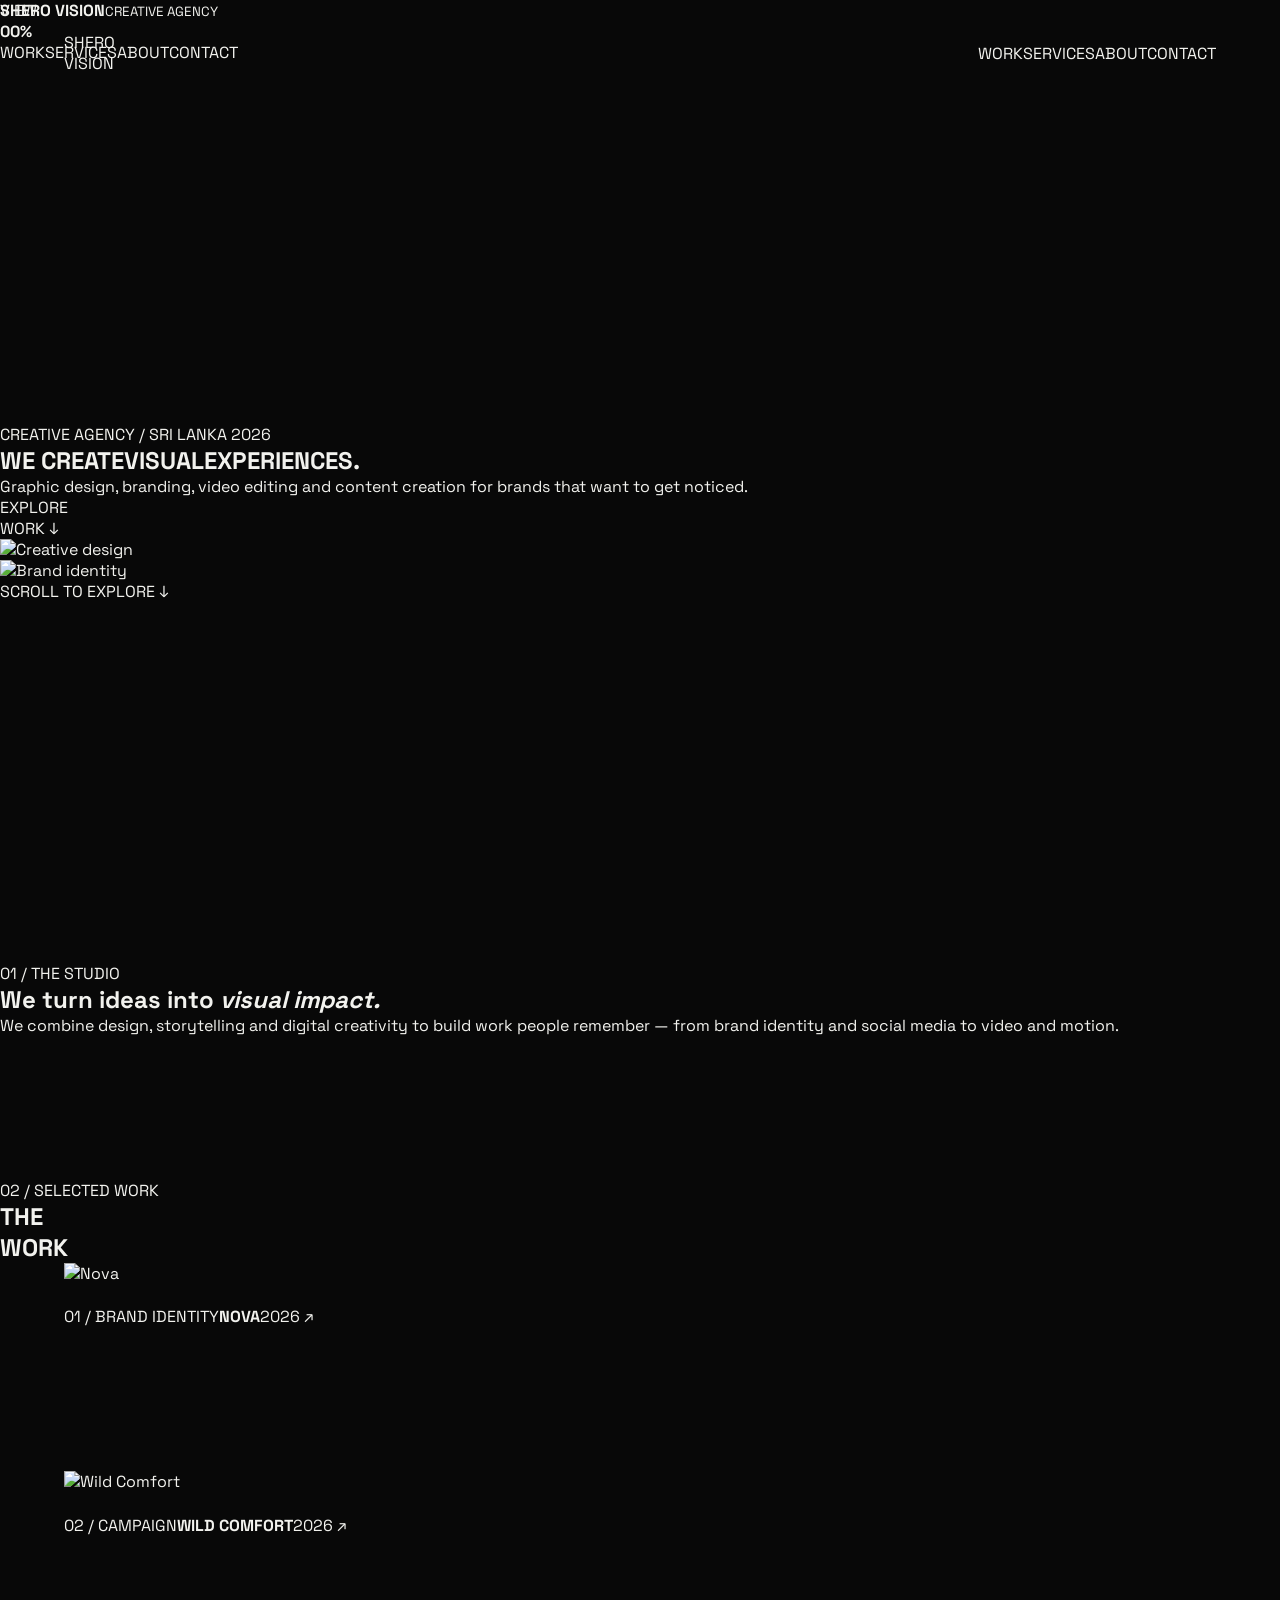
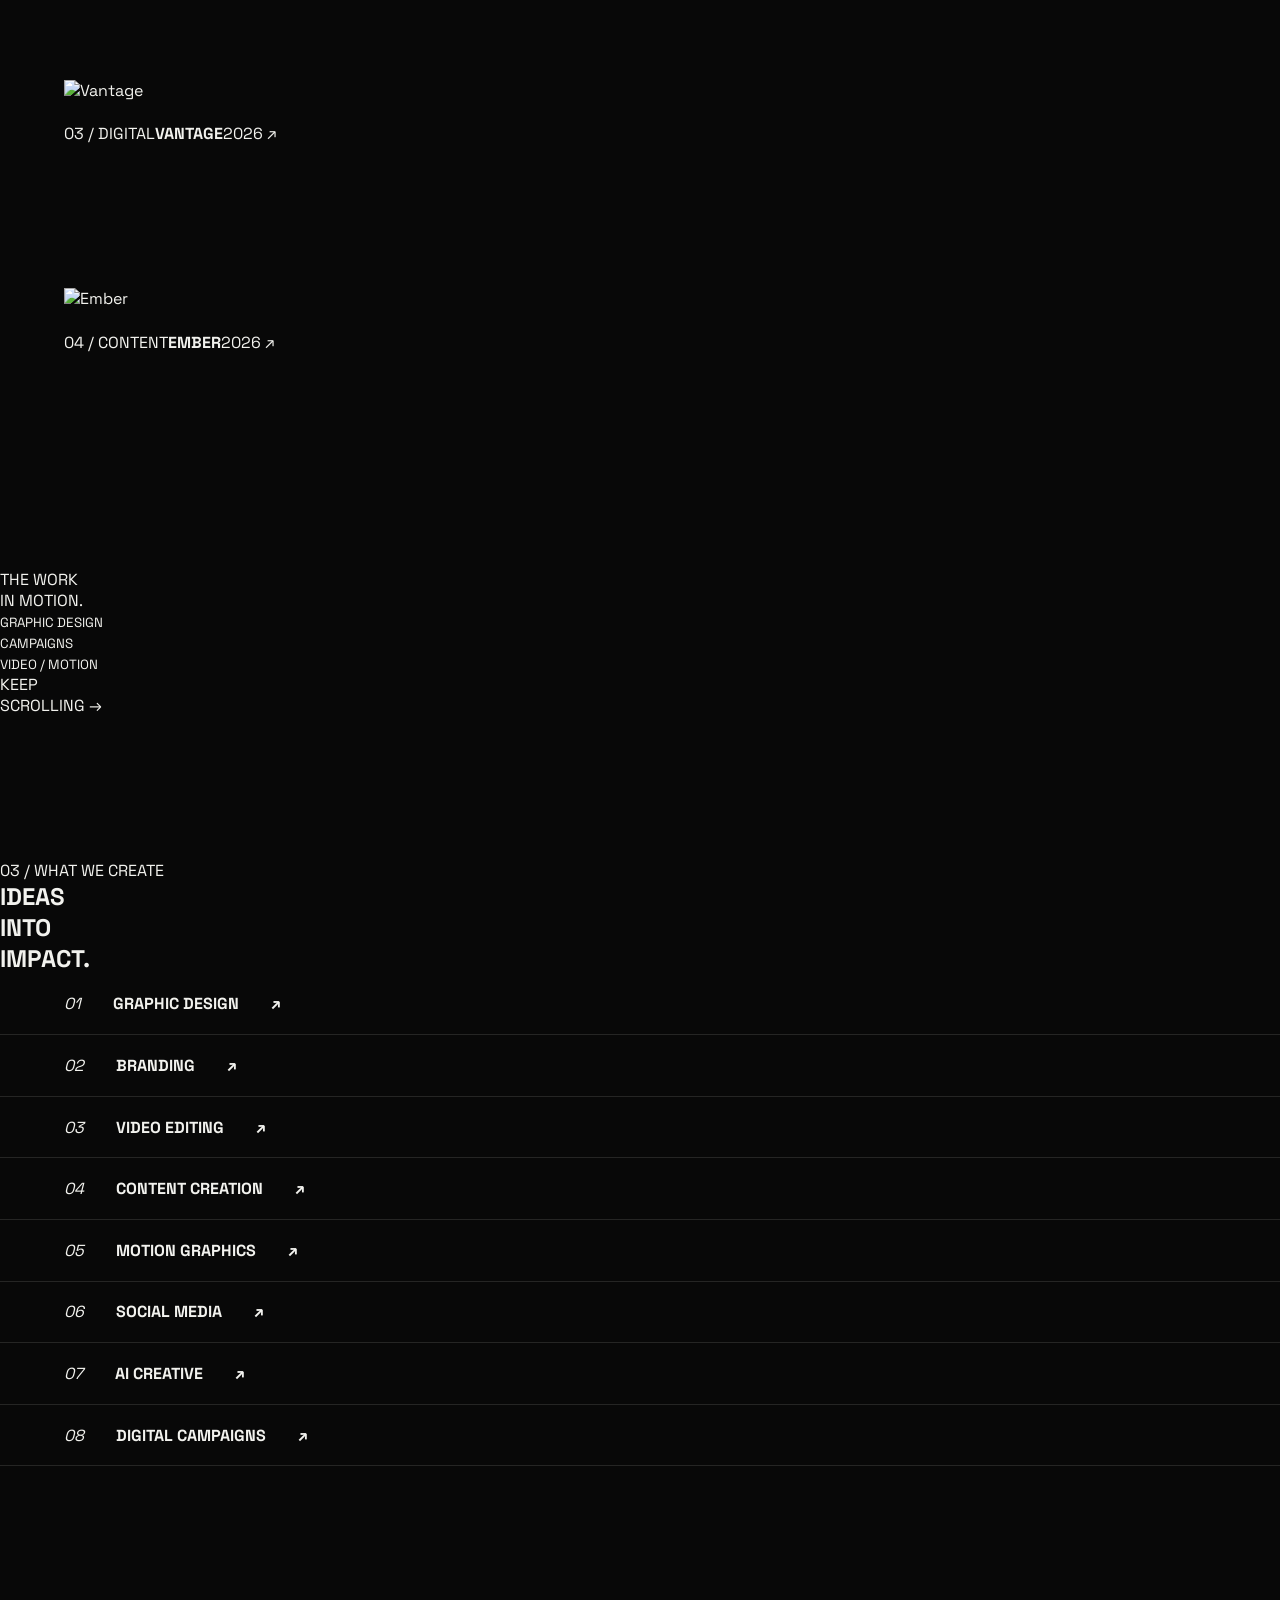
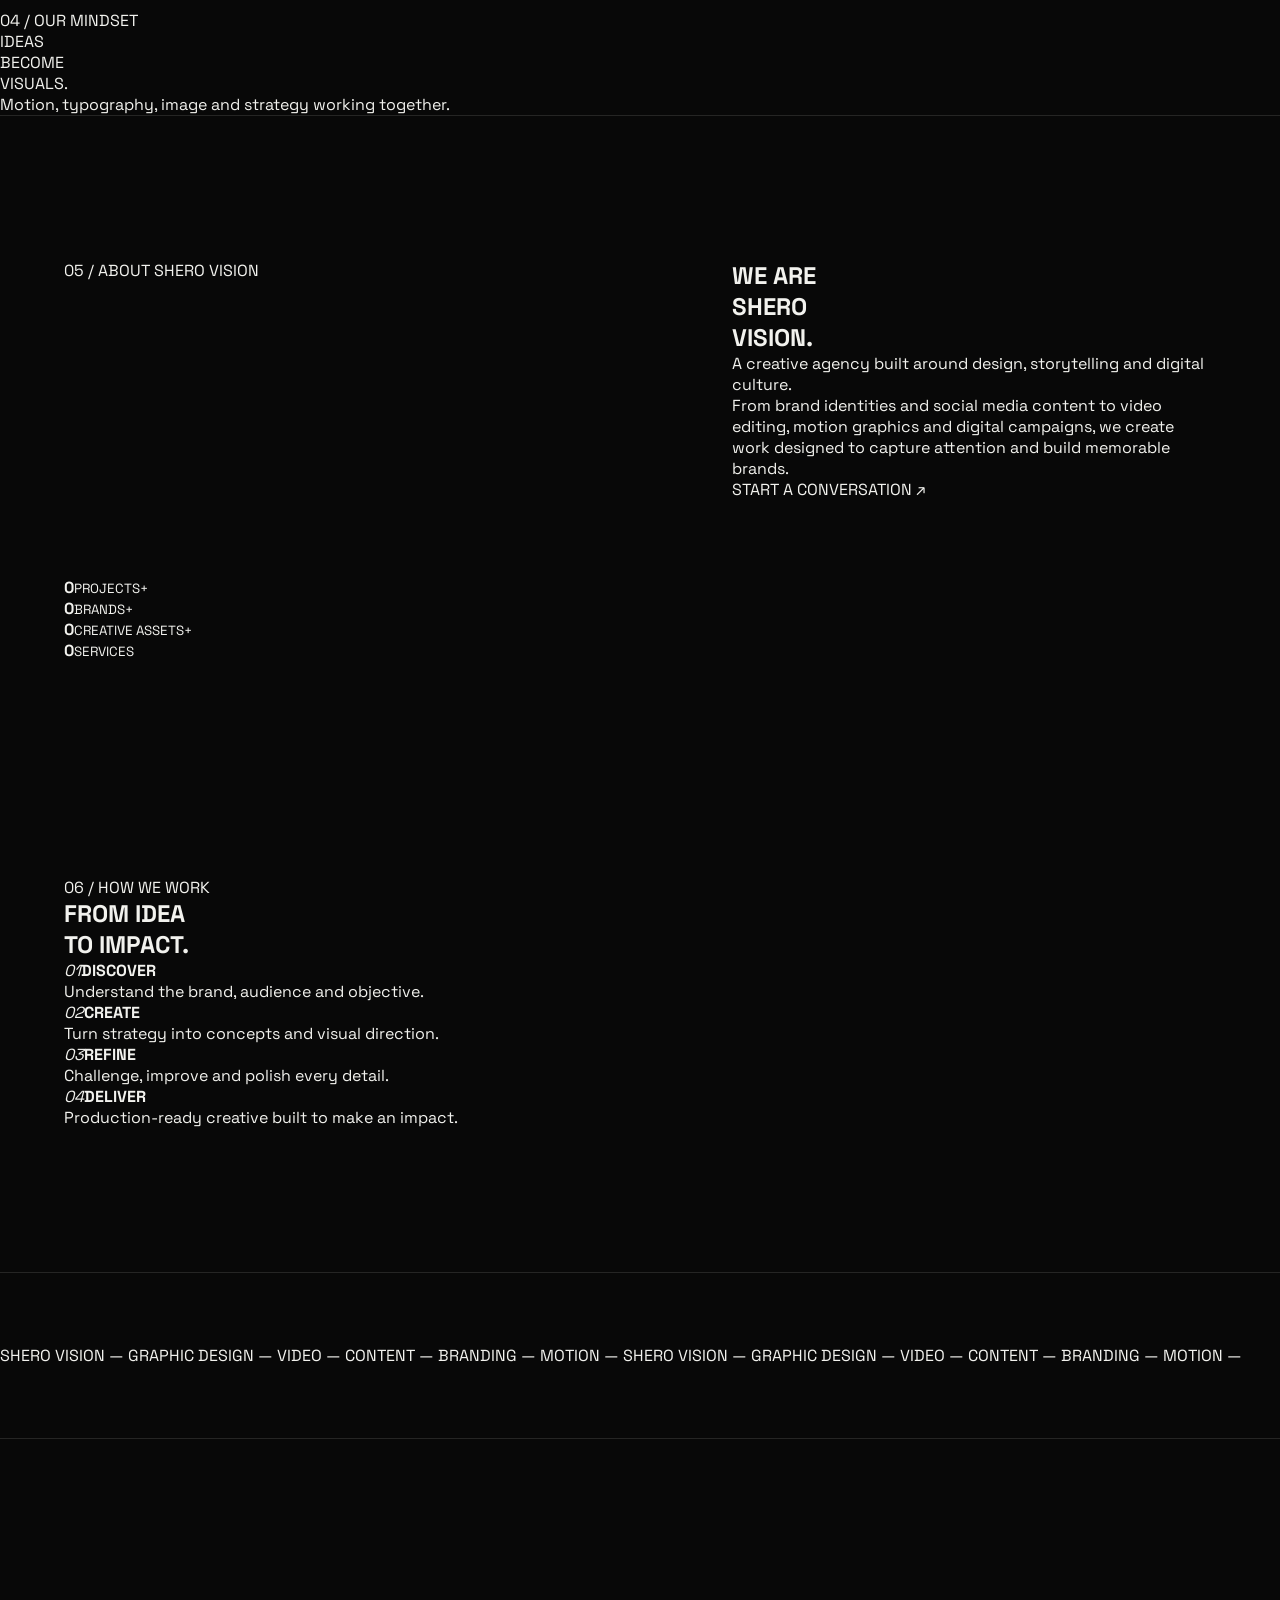
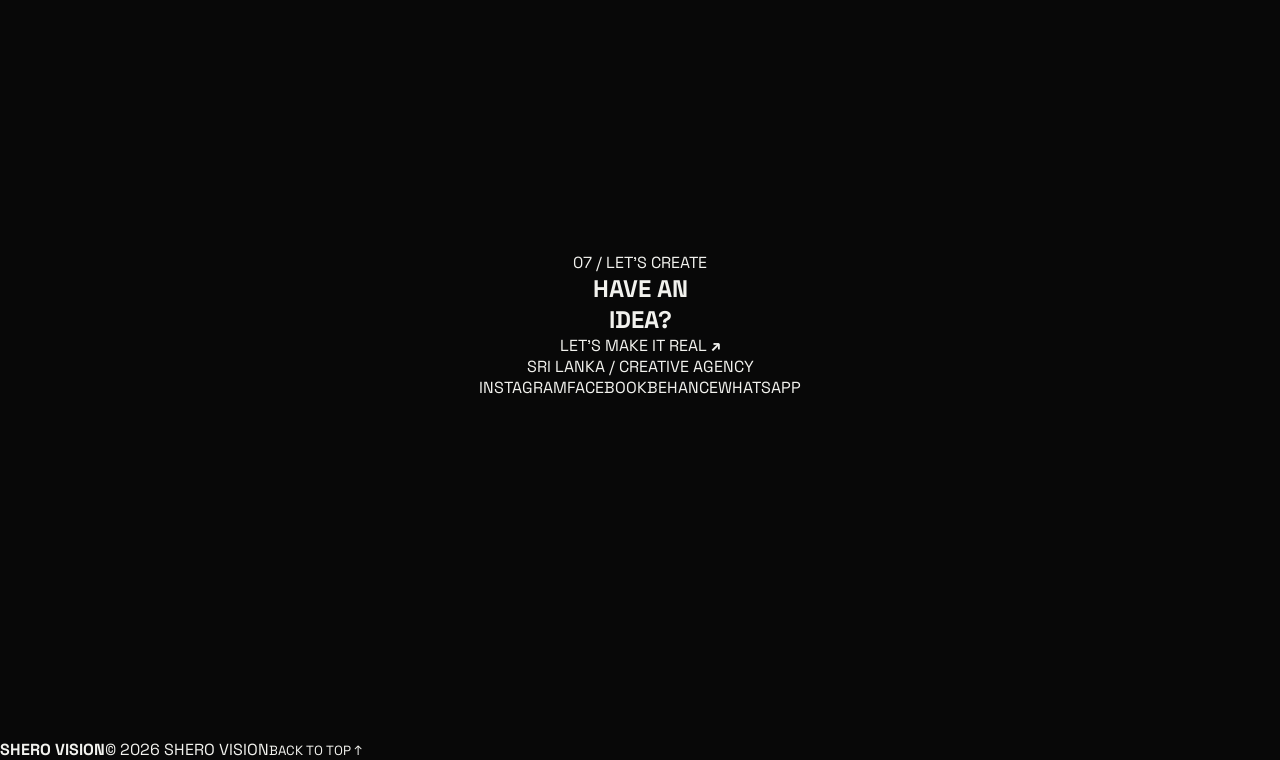
==== commit 2319b09f: "Update index.html" ====
--- a/index.html
+++ b/index.html
@@ -1,387 +1,74 @@
-<!DOCTYPE html>
+<!doctype html>
 <html lang="en">
 <head>
-<meta charset="UTF-8" />
-<meta name="viewport" content="width=device-width, initial-scale=1.0" />
-<title>SHERO VISION — Creative Agency</title>
-<meta name="description" content="Shero Vision is a creative agency focused on transforming ideas into powerful visual experiences." />
-<link rel="preconnect" href="https://fonts.googleapis.com" />
-<link rel="preconnect" href="https://fonts.gstatic.com" crossorigin />
-<link href="https://fonts.googleapis.com/css2?family=Space+Grotesk:wght@300;400;500;600;700&display=swap" rel="stylesheet" />
-<link rel="stylesheet" href="style.css" />
-<base target="_blank">
+<meta charset="utf-8">
+<meta name="viewport" content="width=device-width,initial-scale=1">
+<meta name="description" content="Shero Vision — Creative Agency">
+<title>Shero Vision — Creative Agency</title>
+<link rel="preconnect" href="https://fonts.googleapis.com">
+<link rel="preconnect" href="https://fonts.gstatic.com" crossorigin>
+<link href="https://fonts.googleapis.com/css2?family=Inter:wght@400;500;600;700;800;900&family=Space+Grotesk:wght@400;500;600;700&display=swap" rel="stylesheet">
+<link rel="stylesheet" href="style.css">
 </head>
 <body>
+<div class="noise"></div><div class="cursor"><span>VIEW</span></div>
+<div class="loader"><strong>SHERO VISION</strong><small>CREATIVE AGENCY</small><div class="loadbar"><i></i></div><b>00%</b></div>
 
-<!-- ================= PRELOADER ================= -->
-<div class="preloader" id="preloader">
-  <div class="preloader__inner">
-    <div class="preloader__logo" id="preloaderLogo">
-      <span class="preloader__word" id="preloaderWord">S</span>
-    </div>
-    <div class="preloader__sub" id="preloaderSub">CREATIVE AGENCY</div>
-    <div class="preloader__counter" id="preloaderCounter">00%</div>
-  </div>
-  <div class="preloader__panel preloader__panel--left"></div>
-  <div class="preloader__panel preloader__panel--right"></div>
+<header class="nav">
+<a class="logo" href="#home">SHERO<br><span>VISION</span></a>
+<nav><a href="#work">WORK</a><a href="#services">SERVICES</a><a href="#about">ABOUT</a><a href="#contact">CONTACT</a></nav>
+<button class="menu" aria-label="Menu"><i></i><i></i></button>
+</header>
+<div class="mobile-menu"><a href="#work">WORK</a><a href="#services">SERVICES</a><a href="#about">ABOUT</a><a href="#contact">CONTACT</a></div>
+
+<main id="home">
+<section class="hero">
+<div class="hero-grid"></div><div class="hero-label">CREATIVE AGENCY / SRI LANKA <span>2026</span></div>
+<div class="hero-copy">
+<h1><span><b>WE CREATE</b></span><span><b>VISUAL</b></span><span><b>EXPERIENCES<span class="blue">.</span></b></span></h1>
+<div class="hero-bottom"><p>Graphic design, branding, video editing and content creation for brands that want to get noticed.</p><a class="circle magnetic" href="#work">EXPLORE<br>WORK ↓</a></div>
 </div>
+<div class="float a"><img src="https://images.unsplash.com/photo-1558655146-9f40138edfeb?auto=format&fit=crop&w=1000&q=85" alt="Creative design"></div>
+<div class="float b"><img src="https://images.unsplash.com/photo-1561070791-2526d30994b5?auto=format&fit=crop&w=900&q=85" alt="Brand identity"></div>
+<div class="scroll">SCROLL TO EXPLORE ↓</div>
+</section>
 
-<!-- ================= PAGE TRANSITION ================= -->
-<div class="transition" id="transition">
-  <div class="transition__panel"></div>
-  <div class="transition__word">SHERO VISION</div>
-</div>
+<section class="intro section"><div class="eyebrow">01 / THE STUDIO</div><div><h2>We turn ideas into <em>visual impact.</em></h2><p>We combine design, storytelling and digital creativity to build work people remember — from brand identity and social media to video and motion.</p></div></section>
 
-<!-- ================= CUSTOM CURSOR ================= -->
-<div class="cursor" id="cursor">
-  <div class="cursor__dot" id="cursorDot"></div>
-  <div class="cursor__ring" id="cursorRing"><span class="cursor__label">VIEW</span></div>
-</div>
+<section id="work" class="work section"><div class="heading"><div class="eyebrow">02 / SELECTED WORK</div><h2>THE<br><span>WORK</span></h2></div>
+<div class="projects">
+<article><a class="project magnetic-area" href="#"><div class="pic"><img src="https://images.unsplash.com/photo-1497366811353-6870744d04b2?auto=format&fit=crop&w=1500&q=85" alt="Nova"></div><div class="meta"><span>01 / BRAND IDENTITY</span><strong>NOVA</strong><span>2026 ↗</span></div></a></article>
+<article class="offset"><a class="project magnetic-area" href="#"><div class="pic"><img src="https://images.unsplash.com/photo-1611930022073-b7a4ba5fcccd?auto=format&fit=crop&w=1200&q=85" alt="Wild Comfort"></div><div class="meta"><span>02 / CAMPAIGN</span><strong>WILD COMFORT</strong><span>2026 ↗</span></div></a></article>
+<article class="medium"><a class="project magnetic-area" href="#"><div class="pic"><img src="https://images.unsplash.com/photo-1559028012-481c04fa702d?auto=format&fit=crop&w=1300&q=85" alt="Vantage"></div><div class="meta"><span>03 / DIGITAL</span><strong>VANTAGE</strong><span>2026 ↗</span></div></a></article>
+<article class="small"><a class="project magnetic-area" href="#"><div class="pic"><img src="https://images.unsplash.com/photo-1497366754035-f200968a6e72?auto=format&fit=crop&w=1200&q=85" alt="Ember"></div><div class="meta"><span>04 / CONTENT</span><strong>EMBER</strong><span>2026 ↗</span></div></a></article>
+</div></section>
 
-<!-- ================= NAVIGATION ================= -->
-<header class="nav" id="nav">
-  <a href="#hero" class="nav__logo js-link" data-target="#hero">SHERO VISION</a>
-  <nav class="nav__links">
-    <a href="#work" class="nav__link js-link" data-target="#work"><span>WORK</span></a>
-    <a href="#services" class="nav__link js-link" data-target="#services"><span>SERVICES</span></a>
-    <a href="#about" class="nav__link js-link" data-target="#about"><span>ABOUT</span></a>
-    <a href="#reviews" class="nav__link js-link" data-target="#reviews"><span>REVIEWS</span></a>
-    <a href="#contact" class="nav__link js-link" data-target="#contact"><span>CONTACT</span></a>
-  </nav>
-  <button class="nav__burger" id="burger" aria-label="Open menu">
-    <span></span><span></span>
-  </button>
-</header>
+<section class="horizontal"><div class="track"><div class="h-title">THE WORK<br><span>IN MOTION.</span></div>
+<div class="h-card"><img src="https://images.unsplash.com/photo-1558655146-9f40138edfeb?auto=format&fit=crop&w=1200&q=85" alt=""><small>GRAPHIC DESIGN</small></div>
+<div class="h-card"><img src="https://images.unsplash.com/photo-1531058020387-3be344556be6?auto=format&fit=crop&w=1200&q=85" alt=""><small>CAMPAIGNS</small></div>
+<div class="h-card"><img src="https://images.unsplash.com/photo-1574717024653-61fd2cf4d44d?auto=format&fit=crop&w=1200&q=85" alt=""><small>VIDEO / MOTION</small></div><div class="h-end">KEEP<br>SCROLLING →</div></div></section>
 
-<!-- ================= MOBILE MENU ================= -->
-<div class="menu" id="menu">
-  <button class="menu__close" id="menuClose" aria-label="Close menu">CLOSE</button>
-  <nav class="menu__links">
-    <a href="#work" class="menu__link js-link" data-target="#work">WORK</a>
-    <a href="#services" class="menu__link js-link" data-target="#services">SERVICES</a>
-    <a href="#about" class="menu__link js-link" data-target="#about">ABOUT</a>
-    <a href="#reviews" class="menu__link js-link" data-target="#reviews">REVIEWS</a>
-    <a href="#contact" class="menu__link js-link" data-target="#contact">CONTACT</a>
-  </nav>
-  <div class="menu__foot">SHERO VISION — CREATIVE AGENCY / SRI LANKA</div>
-</div>
+<section id="services" class="services section"><div class="eyebrow">03 / WHAT WE CREATE</div><div class="services-layout"><h2>IDEAS<br>INTO<br><span>IMPACT.</span></h2><div class="service-list">
+<a class="service magnetic-area" data-img="https://images.unsplash.com/photo-1561070791-2526d30994b5?auto=format&fit=crop&w=900&q=80"><i>01</i><strong>GRAPHIC DESIGN</strong><b>↗</b></a>
+<a class="service magnetic-area" data-img="https://images.unsplash.com/photo-1558655146-9f40138edfeb?auto=format&fit=crop&w=900&q=80"><i>02</i><strong>BRANDING</strong><b>↗</b></a>
+<a class="service magnetic-area" data-img="https://images.unsplash.com/photo-1574717024653-61fd2cf4d44d?auto=format&fit=crop&w=900&q=80"><i>03</i><strong>VIDEO EDITING</strong><b>↗</b></a>
+<a class="service magnetic-area" data-img="https://images.unsplash.com/photo-1531058020387-3be344556be6?auto=format&fit=crop&w=900&q=80"><i>04</i><strong>CONTENT CREATION</strong><b>↗</b></a>
+<a class="service magnetic-area" data-img="https://images.unsplash.com/photo-1559028012-481c04fa702d?auto=format&fit=crop&w=900&q=80"><i>05</i><strong>MOTION GRAPHICS</strong><b>↗</b></a>
+<a class="service magnetic-area" data-img="https://images.unsplash.com/photo-1611162617474-5b21e879e113?auto=format&fit=crop&w=900&q=80"><i>06</i><strong>SOCIAL MEDIA</strong><b>↗</b></a>
+<a class="service magnetic-area" data-img="https://images.unsplash.com/photo-1518770660439-4636190af475?auto=format&fit=crop&w=900&q=80"><i>07</i><strong>AI CREATIVE</strong><b>↗</b></a>
+<a class="service magnetic-area" data-img="https://images.unsplash.com/photo-1553484771-047a44eee27b?auto=format&fit=crop&w=900&q=80"><i>08</i><strong>DIGITAL CAMPAIGNS</strong><b>↗</b></a>
+</div><div class="service-preview"><img alt=""></div></div></section>
 
-<main id="smooth-content">
+<section class="statement section"><div class="eyebrow">04 / OUR MINDSET</div><div class="words"><div>IDEAS</div><div>BECOME</div><div>VISUALS<span class="blue">.</span></div></div><p>Motion, typography, image and strategy working together.</p></section>
 
-  <!-- ================= HERO ================= -->
-  <section class="hero" id="hero">
-    <div class="hero__media">
-      <div class="hero__img hero__img--1" data-speed="0.25"><img src="https://picsum.photos/seed/shero1/700/900" alt="Creative work sample" loading="eager" /></div>
-      <div class="hero__img hero__img--2" data-speed="0.45"><img src="https://picsum.photos/seed/shero2/600/800" alt="Creative work sample" loading="eager" /></div>
-      <div class="hero__img hero__img--3" data-speed="0.35"><img src="https://picsum.photos/seed/shero3/650/850" alt="Creative work sample" loading="eager" /></div>
-    </div>
-    <div class="hero__content">
-      <div class="hero__line"><span class="hero__word">WE</span> <span class="hero__word">CREATE</span></div>
-      <div class="hero__line hero__line--indent"><span class="hero__word">VISUAL</span> <span class="hero__word">EXPERIENCES</span></div>
-      <div class="hero__line"><span class="hero__word">THAT</span> <span class="hero__word">GET</span> <span class="hero__word">NOTICED.</span></div>
-    </div>
-    <div class="hero__meta hero__meta--left">CREATIVE AGENCY / SRI LANKA</div>
-    <div class="hero__meta hero__meta--right">SCROLL TO EXPLORE <span class="hero__arrow">↓</span></div>
-  </section>
+<section id="about" class="about section"><div class="eyebrow">05 / ABOUT SHERO VISION</div><div class="about-grid"><h2>WE ARE<br>SHERO<br><span>VISION.</span></h2><div><p class="large">A creative agency built around design, storytelling and digital culture.</p><p>From brand identities and social media content to video editing, motion graphics and digital campaigns, we create work designed to capture attention and build memorable brands.</p><a class="line-link magnetic" href="#contact">START A CONVERSATION ↗</a></div></div>
+<div class="stats"><div><strong data-count="50">0</strong><small>PROJECTS+</small></div><div><strong data-count="20">0</strong><small>BRANDS+</small></div><div><strong data-count="100">0</strong><small>CREATIVE ASSETS+</small></div><div><strong data-count="8">0</strong><small>SERVICES</small></div></div></section>
 
-  <!-- ================= SELECTED WORK ================= -->
-  <section class="work" id="work">
-    <h2 class="section-title" data-reveal>SELECTED <em>WORK</em></h2>
+<section class="process section"><div class="eyebrow">06 / HOW WE WORK</div><h2>FROM IDEA<br>TO <span>IMPACT.</span></h2><div class="process-list"><div><i>01</i><strong>DISCOVER</strong><p>Understand the brand, audience and objective.</p></div><div><i>02</i><strong>CREATE</strong><p>Turn strategy into concepts and visual direction.</p></div><div><i>03</i><strong>REFINE</strong><p>Challenge, improve and polish every detail.</p></div><div><i>04</i><strong>DELIVER</strong><p>Production-ready creative built to make an impact.</p></div></div></section>
 
-    <article class="project project--large" data-dir="left">
-      <a href="#work" class="project__media js-view">
-        <div class="project__mask"><img src="https://picsum.photos/seed/nova/1400/900" alt="NOVA brand identity" loading="lazy" /></div>
-        <div class="project__overlay"></div>
-      </a>
-      <div class="project__info">
-        <span class="project__num">01</span>
-        <div class="project__meta">
-          <h3 class="project__title">NOVA</h3>
-          <p class="project__cat">BRAND IDENTITY</p>
-        </div>
-        <span class="project__year">2026</span>
-      </div>
-    </article>
+<section class="marquee"><div>SHERO VISION — GRAPHIC DESIGN — VIDEO — CONTENT — BRANDING — MOTION — SHERO VISION — GRAPHIC DESIGN — VIDEO — CONTENT — BRANDING — MOTION — </div></section>
 
-    <article class="project project--small" data-dir="right">
-      <a href="#work" class="project__media js-view">
-        <div class="project__mask"><img src="https://picsum.photos/seed/aurora/900/1100" alt="AURORA campaign" loading="lazy" /></div>
-        <div class="project__overlay"></div>
-      </a>
-      <div class="project__info">
-        <span class="project__num">02</span>
-        <div class="project__meta">
-          <h3 class="project__title">AURORA</h3>
-          <p class="project__cat">DIGITAL CAMPAIGN</p>
-        </div>
-        <span class="project__year">2026</span>
-      </div>
-    </article>
-
-    <article class="project project--large project--offset" data-dir="left">
-      <a href="#work" class="project__media js-view">
-        <div class="project__mask"><img src="https://picsum.photos/seed/pulse/1400/900" alt="PULSE motion graphics" loading="lazy" /></div>
-        <div class="project__overlay"></div>
-      </a>
-      <div class="project__info">
-        <span class="project__num">03</span>
-        <div class="project__meta">
-          <h3 class="project__title">PULSE</h3>
-          <p class="project__cat">MOTION GRAPHICS</p>
-        </div>
-        <span class="project__year">2025</span>
-      </div>
-    </article>
-
-    <article class="project project--small project--offset2" data-dir="right">
-      <a href="#work" class="project__media js-view">
-        <div class="project__mask"><img src="https://picsum.photos/seed/orbit/900/1100" alt="ORBIT social creatives" loading="lazy" /></div>
-        <div class="project__overlay"></div>
-      </a>
-      <div class="project__info">
-        <span class="project__num">04</span>
-        <div class="project__meta">
-          <h3 class="project__title">ORBIT</h3>
-          <p class="project__cat">SOCIAL MEDIA</p>
-        </div>
-        <span class="project__year">2025</span>
-      </div>
-    </article>
-  </section>
-
-  <!-- ================= THE WORK — BENTO SLIDER ================= -->
-  <section class="workgrid" id="workgrid">
-    <div class="workgrid__head">
-      <h2 class="section-title" data-reveal>THE <em>WORK</em></h2>
-      <span class="workgrid__hint">DRAG-FREE &mdash; KEEPS FLOWING</span>
-    </div>
-
-    <!-- ROW 1 — moves left to right -->
-    <div class="workrow workrow--ltr" id="workRow1">
-      <div class="workrow__track">
-        <a href="#work" class="wcard wcard--tall js-view">
-          <img src="https://picsum.photos/seed/w1/640/860" alt="NOVA brand identity" loading="lazy" />
-          <div class="wcard__overlay"></div>
-          <div class="wcard__info"><span class="wcard__num">01</span><h3>NOVA</h3><p>BRAND IDENTITY</p></div>
-        </a>
-        <a href="#work" class="wcard wcard--wide js-view">
-          <img src="https://picsum.photos/seed/w2/900/620" alt="AURORA digital campaign" loading="lazy" />
-          <div class="wcard__overlay"></div>
-          <div class="wcard__info"><span class="wcard__num">02</span><h3>AURORA</h3><p>DIGITAL CAMPAIGN</p></div>
-        </a>
-        <a href="#work" class="wcard wcard--sq js-view">
-          <img src="https://picsum.photos/seed/w3/680/680" alt="PULSE motion graphics" loading="lazy" />
-          <div class="wcard__overlay"></div>
-          <div class="wcard__info"><span class="wcard__num">03</span><h3>PULSE</h3><p>MOTION GRAPHICS</p></div>
-        </a>
-        <a href="#work" class="wcard wcard--tall js-view">
-          <img src="https://picsum.photos/seed/w4/640/860" alt="ORBIT social media" loading="lazy" />
-          <div class="wcard__overlay"></div>
-          <div class="wcard__info"><span class="wcard__num">04</span><h3>ORBIT</h3><p>SOCIAL MEDIA</p></div>
-        </a>
-        <a href="#work" class="wcard wcard--wide js-view">
-          <img src="https://picsum.photos/seed/w5/900/620" alt="HALO AI creative" loading="lazy" />
-          <div class="wcard__overlay"></div>
-          <div class="wcard__info"><span class="wcard__num">05</span><h3>HALO</h3><p>AI CREATIVE</p></div>
-        </a>
-      </div>
-    </div>
-
-    <!-- ROW 2 — moves right to left -->
-    <div class="workrow workrow--rtl" id="workRow2">
-      <div class="workrow__track">
-        <a href="#work" class="wcard wcard--wide js-view">
-          <img src="https://picsum.photos/seed/w6/900/620" alt="FLUX content creation" loading="lazy" />
-          <div class="wcard__overlay"></div>
-          <div class="wcard__info"><span class="wcard__num">06</span><h3>FLUX</h3><p>CONTENT CREATION</p></div>
-        </a>
-        <a href="#work" class="wcard wcard--tall js-view">
-          <img src="https://picsum.photos/seed/w7/640/860" alt="ECHO video editing" loading="lazy" />
-          <div class="wcard__overlay"></div>
-          <div class="wcard__info"><span class="wcard__num">07</span><h3>ECHO</h3><p>VIDEO EDITING</p></div>
-        </a>
-        <a href="#work" class="wcard wcard--sq js-view">
-          <img src="https://picsum.photos/seed/w8/680/680" alt="PRISM graphic design" loading="lazy" />
-          <div class="wcard__overlay"></div>
-          <div class="wcard__info"><span class="wcard__num">08</span><h3>PRISM</h3><p>GRAPHIC DESIGN</p></div>
-        </a>
-        <a href="#work" class="wcard wcard--wide js-view">
-          <img src="https://picsum.photos/seed/w9/900/620" alt="VANTA branding" loading="lazy" />
-          <div class="wcard__overlay"></div>
-          <div class="wcard__info"><span class="wcard__num">09</span><h3>VANTA</h3><p>BRANDING</p></div>
-        </a>
-        <a href="#work" class="wcard wcard--tall js-view">
-          <img src="https://picsum.photos/seed/w10/640/860" alt="SOL social campaign" loading="lazy" />
-          <div class="wcard__overlay"></div>
-          <div class="wcard__info"><span class="wcard__num">10</span><h3>SOL</h3><p>SOCIAL CAMPAIGN</p></div>
-        </a>
-      </div>
-    </div>
-  </section>
-
-  <!-- ================= SERVICES ================= -->
-  <section class="services" id="services">
-    <h2 class="section-title" data-reveal>WHAT WE <em>CREATE</em></h2>
-    <ul class="services__list" id="servicesList">
-      <li class="service" data-img="https://picsum.photos/seed/svc1/900/600"><span class="service__num">01</span><span class="service__name">GRAPHIC DESIGN</span></li>
-      <li class="service" data-img="https://picsum.photos/seed/svc2/900/600"><span class="service__num">02</span><span class="service__name">BRANDING</span></li>
-      <li class="service" data-img="https://picsum.photos/seed/svc3/900/600"><span class="service__num">03</span><span class="service__name">VIDEO EDITING</span></li>
-      <li class="service" data-img="https://picsum.photos/seed/svc4/900/600"><span class="service__num">04</span><span class="service__name">CONTENT CREATION</span></li>
-      <li class="service" data-img="https://picsum.photos/seed/svc5/900/600"><span class="service__num">05</span><span class="service__name">MOTION GRAPHICS</span></li>
-      <li class="service" data-img="https://picsum.photos/seed/svc6/900/600"><span class="service__num">06</span><span class="service__name">SOCIAL MEDIA</span></li>
-      <li class="service" data-img="https://picsum.photos/seed/svc7/900/600"><span class="service__num">07</span><span class="service__name">AI CREATIVE</span></li>
-      <li class="service" data-img="https://picsum.photos/seed/svc8/900/600"><span class="service__num">08</span><span class="service__name">DIGITAL CAMPAIGNS</span></li>
-    </ul>
-    <div class="services__hover" id="servicesHover"><img src="" alt="" /></div>
-  </section>
-
-  <!-- ================= KINETIC TYPOGRAPHY ================= -->
-  <section class="kinetic" id="kinetic">
-    <div class="kinetic__word" data-kinetic>IDEAS</div>
-    <div class="kinetic__word kinetic__word--right" data-kinetic>BECOME</div>
-    <div class="kinetic__word" data-kinetic>VISUALS.</div>
-  </section>
-
-  <!-- ================= ABOUT ================= -->
-  <section class="about" id="about">
-    <div class="about__left">
-      <h2 class="about__title" data-reveal>WE ARE<br /><em>SHERO VISION.</em></h2>
-      <div class="about__stats">
-        <div class="stat"><span class="stat__num" data-count="50">0</span><span class="stat__label">+ PROJECTS</span></div>
-        <div class="stat"><span class="stat__num" data-count="20">0</span><span class="stat__label">+ BRANDS</span></div>
-        <div class="stat"><span class="stat__num" data-count="100">0</span><span class="stat__label">+ CREATIVE ASSETS</span></div>
-        <div class="stat"><span class="stat__num" data-count="5">0</span><span class="stat__label">+ CREATIVE SERVICES</span></div>
-      </div>
-    </div>
-    <div class="about__right">
-      <p class="about__text" id="aboutText">Shero Vision is a creative agency focused on transforming ideas into powerful visual experiences. From graphic design and branding to video editing, content creation and digital campaigns, we build creative work designed to make brands impossible to ignore.</p>
-    </div>
-  </section>
-
-  <!-- ================= VIDEO ================= -->
-  <section class="video" id="video">
-    <h2 class="section-title" data-reveal>STATIC IS ONLY <em>THE BEGINNING.</em></h2>
-    <div class="video__wrap js-view" id="videoWrap">
-      <video id="reelVideo" src="https://storage.googleapis.com/gtv-videos-bucket/sample/ForBiggerBlazes.mp4" poster="https://picsum.photos/seed/reel/1600/900" preload="metadata" playsinline muted loop></video>
-      <div class="video__overlay"></div>
-      <button class="video__play" id="videoPlay" aria-label="Play showreel"><span class="video__playIcon">▶</span></button>
-    </div>
-  </section>
-
-  <!-- ================= PROCESS ================= -->
-  <section class="process" id="process">
-    <h2 class="section-title" data-reveal>OUR <em>PROCESS</em></h2>
-    <ol class="process__list">
-      <li class="pstep" data-step><span class="pstep__num">01</span><h3 class="pstep__name">DISCOVER</h3><p class="pstep__desc">We dig into your brand, audience and goals to find the idea that matters.</p></li>
-      <li class="pstep" data-step><span class="pstep__num">02</span><h3 class="pstep__name">CREATE</h3><p class="pstep__desc">We design, edit and build — crafting visuals with intent and edge.</p></li>
-      <li class="pstep" data-step><span class="pstep__num">03</span><h3 class="pstep__name">REFINE</h3><p class="pstep__desc">We iterate with precision until every frame earns its place.</p></li>
-      <li class="pstep" data-step><span class="pstep__num">04</span><h3 class="pstep__name">DELIVER</h3><p class="pstep__desc">We launch work built to be seen, remembered and shared.</p></li>
-    </ol>
-  </section>
-
-  <!-- ================= CLIENT MARQUEE ================= -->
-  <section class="marquee" id="marquee" aria-hidden="true">
-    <div class="marquee__track" id="marqueeTrack">
-      <span>BRAND ONE</span><span>BRAND TWO</span><span>BRAND THREE</span><span>BRAND FOUR</span><span>BRAND FIVE</span>
-      <span>BRAND ONE</span><span>BRAND TWO</span><span>BRAND THREE</span><span>BRAND FOUR</span><span>BRAND FIVE</span>
-    </div>
-  </section>
-
-
-  <!-- ================= REVIEWS ================= -->
-  <section class="reviews" id="reviews">
-    <h2 class="section-title" data-reveal>WHAT CLIENTS <em>SAY</em></h2>
-    <div class="reviews__stage">
-      <span class="reviews__quote-mark" aria-hidden="true">&ldquo;</span>
-      <div class="reviews__viewport" id="reviewsViewport">
-
-        <blockquote class="review is-active">
-          <p class="review__text">Shero Vision took our brand and turned it into something people actually talk about. The identity system they built is bold, precise and completely unforgettable.</p>
-          <footer class="review__author">
-            <span class="review__name">CLIENT NAME</span>
-            <span class="review__role">FOUNDER / BRAND ONE</span>
-          </footer>
-        </blockquote>
-
-        <blockquote class="review">
-          <p class="review__text">The motion graphics and edits were next level. Every deliverable felt cinematic — our campaign engagement tripled within the first month.</p>
-          <footer class="review__author">
-            <span class="review__name">CLIENT NAME</span>
-            <span class="review__role">MARKETING LEAD / BRAND TWO</span>
-          </footer>
-        </blockquote>
-
-        <blockquote class="review">
-          <p class="review__text">Working with Shero Vision felt effortless. They understood the vision instantly, refined every detail, and delivered ahead of schedule. Rare.</p>
-          <footer class="review__author">
-            <span class="review__name">CLIENT NAME</span>
-            <span class="review__role">CREATIVE DIRECTOR / BRAND THREE</span>
-          </footer>
-        </blockquote>
-
-        <blockquote class="review">
-          <p class="review__text">From social creatives to full digital campaigns, everything they touch gets noticed. Our feed finally looks like the brand we always wanted.</p>
-          <footer class="review__author">
-            <span class="review__name">CLIENT NAME</span>
-            <span class="review__role">CEO / BRAND FOUR</span>
-          </footer>
-        </blockquote>
-
-      </div>
-
-      <div class="reviews__controls">
-        <button class="reviews__arrow js-magnetic" id="reviewPrev" aria-label="Previous review">&larr;</button>
-        <span class="reviews__index" id="reviewIndex">01 / 04</span>
-        <button class="reviews__arrow js-magnetic" id="reviewNext" aria-label="Next review">&rarr;</button>
-      </div>
-
-      <div class="reviews__progress"><span id="reviewProgressBar"></span></div>
-    </div>
-  </section>
-
-  <!-- ================= CONTACT ================= -->
-  <section class="contact" id="contact">
-    <h2 class="contact__title">
-      <span class="contact__mask"><span class="contact__line">HAVE AN IDEA?</span></span>
-      <span class="contact__mask"><span class="contact__line contact__line--accent">LET'S MAKE IT REAL.</span></span>
-    </h2>
-    <div class="contact__cta">
-      <a href="mailto:hello@yourdomain.com" class="btn js-magnetic" id="ctaBtn">START A PROJECT <span class="btn__arrow">→</span></a>
-    </div>
-    <ul class="contact__links">
-      <li><a href="mailto:hello@yourdomain.com" class="js-magnetic">EMAIL</a></li>
-      <li><a href="https://wa.me/000000000000" class="js-magnetic">WHATSAPP</a></li>
-      <li><a href="https://instagram.com/yourhandle" class="js-magnetic">INSTAGRAM</a></li>
-      <li><a href="https://facebook.com/yourpage" class="js-magnetic">FACEBOOK</a></li>
-      <li><a href="https://behance.net/yourhandle" class="js-magnetic">BEHANCE</a></li>
-      <li><a href="https://tiktok.com/@yourhandle" class="js-magnetic">TIKTOK</a></li>
-    </ul>
-  </section>
-
-</main>
-
-<!-- ================= FOOTER ================= -->
-<footer class="footer">
-  <div class="footer__brand">
-    <span class="footer__logo">SHERO VISION</span>
-    <span class="footer__tag">CREATIVE AGENCY</span>
-  </div>
-  <nav class="footer__links">
-    <a href="#work" class="js-link" data-target="#work">WORK</a>
-    <a href="#services" class="js-link" data-target="#services">SERVICES</a>
-    <a href="#about" class="js-link" data-target="#about">ABOUT</a>
-    <a href="#reviews" class="js-link" data-target="#reviews">REVIEWS</a>
-    <a href="#contact" class="js-link" data-target="#contact">CONTACT</a>
-  </nav>
-  <div class="footer__bottom">
-    <span>© 2026 SHERO VISION</span>
-    <button class="footer__top" id="backToTop">BACK TO TOP ↑</button>
-  </div>
-</footer>
-
-<script src="https://cdn.jsdelivr.net/npm/gsap@3.12.5/dist/gsap.min.js"></script>
-<script src="https://cdn.jsdelivr.net/npm/gsap@3.12.5/dist/ScrollTrigger.min.js"></script>
-<script src="https://cdn.jsdelivr.net/npm/lenis@1.1.14/dist/lenis.min.js"></script>
-<script src="script.js"></script>
-</body>
-</html>
+<section id="contact" class="contact"><div class="contact-inner"><div class="eyebrow">07 / LET'S CREATE</div><h2>HAVE AN<br><span>IDEA?</span></h2><a class="contact-cta magnetic" href="mailto:hello@sherovision.com">LET'S MAKE IT REAL <b>↗</b></a><div class="contact-links"><span>SRI LANKA / CREATIVE AGENCY</span><div><a href="#">INSTAGRAM</a><a href="#">FACEBOOK</a><a href="#">BEHANCE</a><a href="#">WHATSAPP</a></div></div></div></section>
+<footer><b>SHERO VISION</b><span>© 2026 SHERO VISION</span><button id="top">BACK TO TOP ↑</button></footer>
+<script src="https://cdn.jsdelivr.net/npm/gsap@3.12.7/dist/gsap.min.js"></script><script src="https://cdn.jsdelivr.net/npm/gsap@3.12.7/dist/ScrollTrigger.min.js"></script><script src="https://cdn.jsdelivr.net/npm/lenis@1.1.20/dist/lenis.min.js"></script><script src="script.js"></script>
+</body></html>
--- a/style.css
+++ b/style.css
@@ -283,41 +283,64 @@
 .project__year { font-size: 0.78rem; color: var(--muted); }
 
 /* =====================================================
-   HORIZONTAL SCROLL
-   ===================================================== */
-.hscroll { position: relative; }
-.hscroll__pin {
-  height: 100vh; height: 100svh; overflow: hidden;
-  display: flex; flex-direction: column; justify-content: center;
-}
-.hscroll__head {
+   THE WORK — BENTO SLIDER (two infinite rows, opposite directions)
+   ===================================================== */
+.workgrid { padding: 14vh 0 16vh; border-top: 1px solid var(--line); overflow: hidden; }
+.workgrid__head {
   display: flex; align-items: baseline; justify-content: space-between;
-  padding: 0 5vw; margin-bottom: 4vh;
-}
-.hscroll__head .section-title { padding: 0; margin: 0; }
-.hscroll__hint { font-size: 0.72rem; letter-spacing: 0.35em; color: var(--muted); }
-.hscroll__track {
-  display: flex; gap: 5vw; padding: 0 5vw;
-  width: max-content; will-change: transform;
-}
-.hpanel { width: 72vw; flex-shrink: 0; }
-.hpanel__num { font-size: 0.72rem; letter-spacing: 0.3em; color: var(--accent); display: block; margin-bottom: 0.8rem; }
-.hpanel__media { overflow: hidden; }
-.hpanel__media img {
-  width: 100%; aspect-ratio: 14/8.5; object-fit: cover;
-  transition: transform 1s var(--ease-out);
-}
-.hpanel:hover .hpanel__media img { transform: scale(1.06); }
-.hpanel__meta { display: flex; align-items: baseline; justify-content: space-between; margin-top: 1rem; border-top: 1px solid var(--line); padding-top: 0.9rem; }
-.hpanel__meta h3 { font-size: clamp(1.4rem, 2.6vw, 2.4rem); letter-spacing: -0.02em; }
-.hpanel__meta p { font-size: 0.72rem; letter-spacing: 0.3em; color: var(--muted); }
-
+  padding: 0 5vw; margin-bottom: 6vh;
+}
+.workgrid__head .section-title { padding: 0; margin: 0; }
+.workgrid__hint { font-size: 0.7rem; letter-spacing: 0.35em; color: var(--muted); }
+
+.workrow { overflow: hidden; margin-bottom: 2.2vh; }
+.workrow__track {
+  display: flex; gap: 1.6vw; width: max-content; padding: 0 0.8vw;
+  will-change: transform;
+}
+/* Row motion is GSAP-driven (script.js > workGrid module):
+   top row left-to-right, second row right-to-left, seamless
+   via duplicated content. Hover slows the row to a crawl. */
+
+/* ---------- Cards ---------- */
+.wcard {
+  position: relative; overflow: hidden; flex-shrink: 0;
+  border-radius: 18px; display: block; background: #0e0e0e;
+}
+.wcard--tall { width: 21vw; height: 30vw; min-width: 240px; min-height: 340px; }
+.wcard--wide { width: 31vw; height: 30vw; min-width: 330px; min-height: 340px; }
+.wcard--sq   { width: 22vw; height: 30vw; min-width: 250px; min-height: 340px; }
 @media (max-width: 1023px) {
-  .hscroll__pin { height: auto; padding: 10vh 0; }
-  .hscroll__track {
-    flex-direction: column; width: 100%; gap: 8vh;
-  }
-  .hpanel { width: 90vw; margin: 0 auto; }
+  .wcard--tall, .wcard--wide, .wcard--sq { width: 58vw; height: 74vw; }
+}
+
+.wcard img {
+  position: absolute; inset: 0; width: 100%; height: 100%; object-fit: cover;
+  transform: scale(1.02); transition: transform 1s var(--ease-out);
+  will-change: transform;
+}
+.wcard:hover img { transform: scale(1.1); }
+
+.wcard__overlay {
+  position: absolute; inset: 0;
+  background: linear-gradient(to top, rgba(5, 5, 5, 0.78), transparent 55%);
+  opacity: 0; transition: opacity 0.6s var(--ease-out);
+}
+.wcard:hover .wcard__overlay { opacity: 1; }
+
+.wcard__info {
+  position: absolute; left: 1.4rem; right: 1.4rem; bottom: 1.3rem;
+  display: flex; flex-direction: column; gap: 0.2rem;
+  transform: translateY(14px); opacity: 0;
+  transition: transform 0.6s var(--ease-out), opacity 0.6s var(--ease-out);
+}
+.wcard:hover .wcard__info { transform: translateY(0); opacity: 1; }
+.wcard__num { font-size: 0.68rem; color: var(--accent); font-weight: 600; letter-spacing: 0.2em; }
+.wcard__info h3 { font-size: 1.5rem; font-weight: 700; letter-spacing: -0.02em; }
+.wcard__info p { font-size: 0.66rem; letter-spacing: 0.28em; color: var(--muted); }
+
+@media (prefers-reduced-motion: reduce) {
+  .workrow { overflow-x: auto; -webkit-overflow-scrolling: touch; }
 }
 
 /* =====================================================
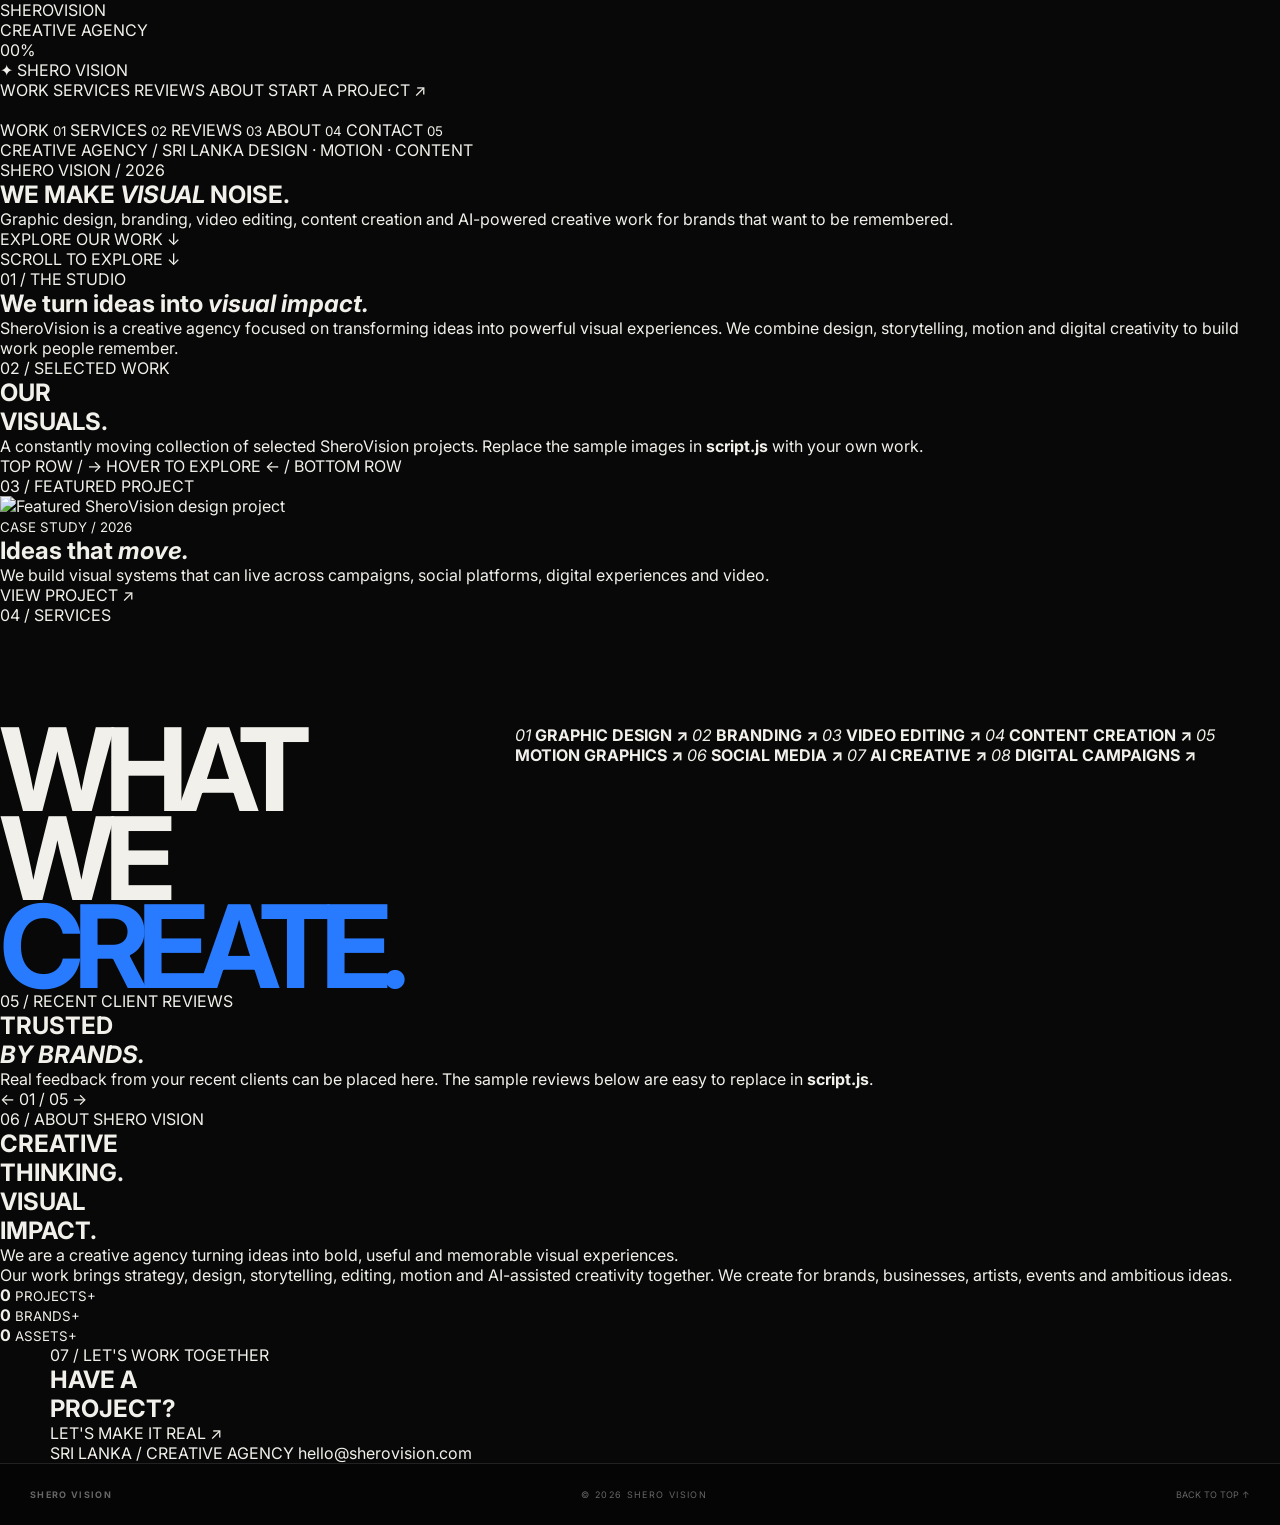
==== commit 04f7d892: "Update index.html" ====
--- a/index.html
+++ b/index.html
@@ -1,74 +1,834 @@
-<!doctype html>
+<!DOCTYPE html>
 <html lang="en">
+
 <head>
-<meta charset="utf-8">
-<meta name="viewport" content="width=device-width,initial-scale=1">
-<meta name="description" content="Shero Vision — Creative Agency">
-<title>Shero Vision — Creative Agency</title>
-<link rel="preconnect" href="https://fonts.googleapis.com">
-<link rel="preconnect" href="https://fonts.gstatic.com" crossorigin>
-<link href="https://fonts.googleapis.com/css2?family=Inter:wght@400;500;600;700;800;900&family=Space+Grotesk:wght@400;500;600;700&display=swap" rel="stylesheet">
-<link rel="stylesheet" href="style.css">
+
+    <!-- Basic page information -->
+    <meta charset="UTF-8">
+    <meta name="viewport" content="width=device-width, initial-scale=1.0">
+
+    <title>SheroVision — Creative Agency</title>
+
+    <meta
+        name="description"
+        content="SheroVision is a creative agency specializing in graphic design, branding, video editing, content creation, motion graphics and digital campaigns."
+    >
+
+    <!-- Google Fonts -->
+    <link rel="preconnect" href="https://fonts.googleapis.com">
+    <link rel="preconnect" href="https://fonts.gstatic.com" crossorigin>
+
+    <link
+        href="https://fonts.googleapis.com/css2?family=Inter:wght@400;500;600;700;800;900&family=Playfair+Display:ital,wght@0,500;1,500&display=swap"
+        rel="stylesheet"
+    >
+
+    <!-- Website stylesheet -->
+    <link rel="stylesheet" href="style.css">
+
 </head>
+
+
 <body>
-<div class="noise"></div><div class="cursor"><span>VIEW</span></div>
-<div class="loader"><strong>SHERO VISION</strong><small>CREATIVE AGENCY</small><div class="loadbar"><i></i></div><b>00%</b></div>
-
-<header class="nav">
-<a class="logo" href="#home">SHERO<br><span>VISION</span></a>
-<nav><a href="#work">WORK</a><a href="#services">SERVICES</a><a href="#about">ABOUT</a><a href="#contact">CONTACT</a></nav>
-<button class="menu" aria-label="Menu"><i></i><i></i></button>
-</header>
-<div class="mobile-menu"><a href="#work">WORK</a><a href="#services">SERVICES</a><a href="#about">ABOUT</a><a href="#contact">CONTACT</a></div>
-
-<main id="home">
-<section class="hero">
-<div class="hero-grid"></div><div class="hero-label">CREATIVE AGENCY / SRI LANKA <span>2026</span></div>
-<div class="hero-copy">
-<h1><span><b>WE CREATE</b></span><span><b>VISUAL</b></span><span><b>EXPERIENCES<span class="blue">.</span></b></span></h1>
-<div class="hero-bottom"><p>Graphic design, branding, video editing and content creation for brands that want to get noticed.</p><a class="circle magnetic" href="#work">EXPLORE<br>WORK ↓</a></div>
-</div>
-<div class="float a"><img src="https://images.unsplash.com/photo-1558655146-9f40138edfeb?auto=format&fit=crop&w=1000&q=85" alt="Creative design"></div>
-<div class="float b"><img src="https://images.unsplash.com/photo-1561070791-2526d30994b5?auto=format&fit=crop&w=900&q=85" alt="Brand identity"></div>
-<div class="scroll">SCROLL TO EXPLORE ↓</div>
-</section>
-
-<section class="intro section"><div class="eyebrow">01 / THE STUDIO</div><div><h2>We turn ideas into <em>visual impact.</em></h2><p>We combine design, storytelling and digital creativity to build work people remember — from brand identity and social media to video and motion.</p></div></section>
-
-<section id="work" class="work section"><div class="heading"><div class="eyebrow">02 / SELECTED WORK</div><h2>THE<br><span>WORK</span></h2></div>
-<div class="projects">
-<article><a class="project magnetic-area" href="#"><div class="pic"><img src="https://images.unsplash.com/photo-1497366811353-6870744d04b2?auto=format&fit=crop&w=1500&q=85" alt="Nova"></div><div class="meta"><span>01 / BRAND IDENTITY</span><strong>NOVA</strong><span>2026 ↗</span></div></a></article>
-<article class="offset"><a class="project magnetic-area" href="#"><div class="pic"><img src="https://images.unsplash.com/photo-1611930022073-b7a4ba5fcccd?auto=format&fit=crop&w=1200&q=85" alt="Wild Comfort"></div><div class="meta"><span>02 / CAMPAIGN</span><strong>WILD COMFORT</strong><span>2026 ↗</span></div></a></article>
-<article class="medium"><a class="project magnetic-area" href="#"><div class="pic"><img src="https://images.unsplash.com/photo-1559028012-481c04fa702d?auto=format&fit=crop&w=1300&q=85" alt="Vantage"></div><div class="meta"><span>03 / DIGITAL</span><strong>VANTAGE</strong><span>2026 ↗</span></div></a></article>
-<article class="small"><a class="project magnetic-area" href="#"><div class="pic"><img src="https://images.unsplash.com/photo-1497366754035-f200968a6e72?auto=format&fit=crop&w=1200&q=85" alt="Ember"></div><div class="meta"><span>04 / CONTENT</span><strong>EMBER</strong><span>2026 ↗</span></div></a></article>
-</div></section>
-
-<section class="horizontal"><div class="track"><div class="h-title">THE WORK<br><span>IN MOTION.</span></div>
-<div class="h-card"><img src="https://images.unsplash.com/photo-1558655146-9f40138edfeb?auto=format&fit=crop&w=1200&q=85" alt=""><small>GRAPHIC DESIGN</small></div>
-<div class="h-card"><img src="https://images.unsplash.com/photo-1531058020387-3be344556be6?auto=format&fit=crop&w=1200&q=85" alt=""><small>CAMPAIGNS</small></div>
-<div class="h-card"><img src="https://images.unsplash.com/photo-1574717024653-61fd2cf4d44d?auto=format&fit=crop&w=1200&q=85" alt=""><small>VIDEO / MOTION</small></div><div class="h-end">KEEP<br>SCROLLING →</div></div></section>
-
-<section id="services" class="services section"><div class="eyebrow">03 / WHAT WE CREATE</div><div class="services-layout"><h2>IDEAS<br>INTO<br><span>IMPACT.</span></h2><div class="service-list">
-<a class="service magnetic-area" data-img="https://images.unsplash.com/photo-1561070791-2526d30994b5?auto=format&fit=crop&w=900&q=80"><i>01</i><strong>GRAPHIC DESIGN</strong><b>↗</b></a>
-<a class="service magnetic-area" data-img="https://images.unsplash.com/photo-1558655146-9f40138edfeb?auto=format&fit=crop&w=900&q=80"><i>02</i><strong>BRANDING</strong><b>↗</b></a>
-<a class="service magnetic-area" data-img="https://images.unsplash.com/photo-1574717024653-61fd2cf4d44d?auto=format&fit=crop&w=900&q=80"><i>03</i><strong>VIDEO EDITING</strong><b>↗</b></a>
-<a class="service magnetic-area" data-img="https://images.unsplash.com/photo-1531058020387-3be344556be6?auto=format&fit=crop&w=900&q=80"><i>04</i><strong>CONTENT CREATION</strong><b>↗</b></a>
-<a class="service magnetic-area" data-img="https://images.unsplash.com/photo-1559028012-481c04fa702d?auto=format&fit=crop&w=900&q=80"><i>05</i><strong>MOTION GRAPHICS</strong><b>↗</b></a>
-<a class="service magnetic-area" data-img="https://images.unsplash.com/photo-1611162617474-5b21e879e113?auto=format&fit=crop&w=900&q=80"><i>06</i><strong>SOCIAL MEDIA</strong><b>↗</b></a>
-<a class="service magnetic-area" data-img="https://images.unsplash.com/photo-1518770660439-4636190af475?auto=format&fit=crop&w=900&q=80"><i>07</i><strong>AI CREATIVE</strong><b>↗</b></a>
-<a class="service magnetic-area" data-img="https://images.unsplash.com/photo-1553484771-047a44eee27b?auto=format&fit=crop&w=900&q=80"><i>08</i><strong>DIGITAL CAMPAIGNS</strong><b>↗</b></a>
-</div><div class="service-preview"><img alt=""></div></div></section>
-
-<section class="statement section"><div class="eyebrow">04 / OUR MINDSET</div><div class="words"><div>IDEAS</div><div>BECOME</div><div>VISUALS<span class="blue">.</span></div></div><p>Motion, typography, image and strategy working together.</p></section>
-
-<section id="about" class="about section"><div class="eyebrow">05 / ABOUT SHERO VISION</div><div class="about-grid"><h2>WE ARE<br>SHERO<br><span>VISION.</span></h2><div><p class="large">A creative agency built around design, storytelling and digital culture.</p><p>From brand identities and social media content to video editing, motion graphics and digital campaigns, we create work designed to capture attention and build memorable brands.</p><a class="line-link magnetic" href="#contact">START A CONVERSATION ↗</a></div></div>
-<div class="stats"><div><strong data-count="50">0</strong><small>PROJECTS+</small></div><div><strong data-count="20">0</strong><small>BRANDS+</small></div><div><strong data-count="100">0</strong><small>CREATIVE ASSETS+</small></div><div><strong data-count="8">0</strong><small>SERVICES</small></div></div></section>
-
-<section class="process section"><div class="eyebrow">06 / HOW WE WORK</div><h2>FROM IDEA<br>TO <span>IMPACT.</span></h2><div class="process-list"><div><i>01</i><strong>DISCOVER</strong><p>Understand the brand, audience and objective.</p></div><div><i>02</i><strong>CREATE</strong><p>Turn strategy into concepts and visual direction.</p></div><div><i>03</i><strong>REFINE</strong><p>Challenge, improve and polish every detail.</p></div><div><i>04</i><strong>DELIVER</strong><p>Production-ready creative built to make an impact.</p></div></div></section>
-
-<section class="marquee"><div>SHERO VISION — GRAPHIC DESIGN — VIDEO — CONTENT — BRANDING — MOTION — SHERO VISION — GRAPHIC DESIGN — VIDEO — CONTENT — BRANDING — MOTION — </div></section>
-
-<section id="contact" class="contact"><div class="contact-inner"><div class="eyebrow">07 / LET'S CREATE</div><h2>HAVE AN<br><span>IDEA?</span></h2><a class="contact-cta magnetic" href="mailto:hello@sherovision.com">LET'S MAKE IT REAL <b>↗</b></a><div class="contact-links"><span>SRI LANKA / CREATIVE AGENCY</span><div><a href="#">INSTAGRAM</a><a href="#">FACEBOOK</a><a href="#">BEHANCE</a><a href="#">WHATSAPP</a></div></div></div></section>
-<footer><b>SHERO VISION</b><span>© 2026 SHERO VISION</span><button id="top">BACK TO TOP ↑</button></footer>
-<script src="https://cdn.jsdelivr.net/npm/gsap@3.12.7/dist/gsap.min.js"></script><script src="https://cdn.jsdelivr.net/npm/gsap@3.12.7/dist/ScrollTrigger.min.js"></script><script src="https://cdn.jsdelivr.net/npm/lenis@1.1.20/dist/lenis.min.js"></script><script src="script.js"></script>
-</body></html>
+
+    <!-- =====================================================
+         GRAIN / NOISE OVERLAY
+    ====================================================== -->
+
+    <div class="noise-overlay"></div>
+
+
+    <!-- =====================================================
+         PAGE LOADER
+    ====================================================== -->
+
+    <div class="page-loader">
+
+        <div class="loader-content">
+
+            <div class="loader-logo">
+                SHEROVISION
+            </div>
+
+            <div class="loader-subtitle">
+                CREATIVE AGENCY
+            </div>
+
+        </div>
+
+        <div class="loader-progress">
+            <span></span>
+        </div>
+
+        <div class="loader-percentage">
+            00%
+        </div>
+
+    </div>
+
+
+    <!-- =====================================================
+         NAVIGATION
+    ====================================================== -->
+
+    <header class="navigation">
+
+        <!-- Logo -->
+        <a href="#home" class="site-logo">
+            ✦ SHERO
+            <span>VISION</span>
+        </a>
+
+
+        <!-- Desktop navigation -->
+        <nav class="desktop-navigation">
+
+            <a href="#showcase">
+                WORK
+            </a>
+
+            <a href="#services">
+                SERVICES
+            </a>
+
+            <a href="#reviews">
+                REVIEWS
+            </a>
+
+            <a href="#about">
+                ABOUT
+            </a>
+
+            <a href="#contact" class="nav-project-button">
+                START A PROJECT ↗
+            </a>
+
+        </nav>
+
+
+        <!-- Mobile menu button -->
+        <button
+            class="mobile-menu-button"
+            aria-label="Open navigation menu"
+        >
+            <span></span>
+            <span></span>
+        </button>
+
+    </header>
+
+
+    <!-- =====================================================
+         MOBILE NAVIGATION
+    ====================================================== -->
+
+    <div class="mobile-navigation">
+
+        <div class="mobile-navigation-links">
+
+            <a href="#showcase">
+                WORK
+                <small>01</small>
+            </a>
+
+            <a href="#services">
+                SERVICES
+                <small>02</small>
+            </a>
+
+            <a href="#reviews">
+                REVIEWS
+                <small>03</small>
+            </a>
+
+            <a href="#about">
+                ABOUT
+                <small>04</small>
+            </a>
+
+            <a href="#contact">
+                CONTACT
+                <small>05</small>
+            </a>
+
+        </div>
+
+    </div>
+
+
+    <!-- =====================================================
+         MAIN WEBSITE
+    ====================================================== -->
+
+    <main>
+
+
+        <!-- =================================================
+             HERO SECTION
+        ================================================== -->
+
+        <section id="home" class="hero-section">
+
+            <div class="hero-top-line">
+
+                <span>
+                    CREATIVE AGENCY / SRI LANKA
+                </span>
+
+                <span>
+                    DESIGN · MOTION · CONTENT
+                </span>
+
+            </div>
+
+
+            <div class="hero-content">
+
+                <div class="small-label">
+                    SHERO VISION / 2026
+                </div>
+
+
+                <h1 class="hero-title">
+
+                    <span>
+                        WE MAKE
+                    </span>
+
+                    <span>
+                        <em>VISUAL</em>
+                    </span>
+
+                    <span>
+                        NOISE<span class="blue-text">.</span>
+                    </span>
+
+                </h1>
+
+
+                <p class="hero-description">
+
+                    Graphic design, branding, video editing,
+                    content creation and AI-powered creative
+                    work for brands that want to be remembered.
+
+                </p>
+
+
+                <a href="#showcase" class="hero-button">
+
+                    EXPLORE OUR WORK
+
+                    <span>
+                        ↓
+                    </span>
+
+                </a>
+
+            </div>
+
+
+            <!-- Decorative orb -->
+            <div class="hero-orb"></div>
+
+
+            <div class="hero-scroll-indicator">
+
+                SCROLL TO EXPLORE
+
+                <span>
+                    ↓
+                </span>
+
+            </div>
+
+        </section>
+
+
+        <!-- =================================================
+             INTRODUCTION
+        ================================================== -->
+
+        <section class="intro-section content-section">
+
+            <div class="section-label">
+                01 / THE STUDIO
+            </div>
+
+
+            <div class="intro-content">
+
+                <h2>
+                    We turn ideas into
+                    <em>visual impact.</em>
+                </h2>
+
+
+                <p>
+
+                    SheroVision is a creative agency focused on
+                    transforming ideas into powerful visual
+                    experiences.
+
+                    We combine design, storytelling, motion and
+                    digital creativity to build work people
+                    remember.
+
+                </p>
+
+            </div>
+
+        </section>
+
+
+        <!-- =================================================
+             PORTFOLIO SHOWCASE
+        ================================================== -->
+
+        <section id="showcase" class="showcase-section">
+
+            <div class="showcase-header">
+
+                <div>
+
+                    <div class="section-label">
+                        02 / SELECTED WORK
+                    </div>
+
+                    <h2>
+                        OUR<br>
+                        <span>VISUALS.</span>
+                    </h2>
+
+                </div>
+
+
+                <p>
+
+                    A constantly moving collection of
+                    selected SheroVision projects.
+
+                    Replace the sample images in
+                    <strong>script.js</strong>
+                    with your own work.
+
+                </p>
+
+            </div>
+
+
+            <!--
+                The two rows are filled by JavaScript.
+
+                TOP ROW:
+                Moves from LEFT to RIGHT.
+
+                BOTTOM ROW:
+                Moves from RIGHT to LEFT.
+            -->
+
+            <div class="showcase-window">
+
+
+                <!-- TOP MOVING ROW -->
+
+                <div class="showcase-row top-row">
+
+                    <div
+                        id="top-project-row"
+                        class="project-row"
+                    ></div>
+
+                </div>
+
+
+                <!-- BOTTOM MOVING ROW -->
+
+                <div class="showcase-row bottom-row">
+
+                    <div
+                        id="bottom-project-row"
+                        class="project-row"
+                    ></div>
+
+                </div>
+
+            </div>
+
+
+            <div class="showcase-footer">
+
+                <span>
+                    TOP ROW / →
+                </span>
+
+                <span>
+                    HOVER TO EXPLORE
+                </span>
+
+                <span>
+                    ← / BOTTOM ROW
+                </span>
+
+            </div>
+
+        </section>
+
+
+        <!-- =================================================
+             FEATURED PROJECT
+        ================================================== -->
+
+        <section class="featured-section content-section">
+
+            <div class="section-label">
+                03 / FEATURED PROJECT
+            </div>
+
+
+            <div class="featured-layout">
+
+
+                <div class="featured-image">
+
+                    <img
+                        src="https://images.unsplash.com/photo-1558655146-9f40138edfeb?auto=format&fit=crop&w=1800&q=90"
+                        alt="Featured SheroVision design project"
+                    >
+
+                </div>
+
+
+                <div class="featured-content">
+
+                    <small>
+                        CASE STUDY / 2026
+                    </small>
+
+                    <h2>
+                        Ideas that
+                        <em>move.</em>
+                    </h2>
+
+                    <p>
+
+                        We build visual systems that can live
+                        across campaigns, social platforms,
+                        digital experiences and video.
+
+                    </p>
+
+                    <a href="#contact">
+                        VIEW PROJECT ↗
+                    </a>
+
+                </div>
+
+            </div>
+
+        </section>
+
+
+        <!-- =================================================
+             SERVICES
+        ================================================== -->
+
+        <section id="services" class="services-section content-section">
+
+            <div class="section-label">
+                04 / SERVICES
+            </div>
+
+
+            <div class="services-layout">
+
+
+                <h2>
+                    WHAT<br>
+                    WE<br>
+                    <span>CREATE.</span>
+                </h2>
+
+
+                <div class="services-list">
+
+
+                    <a href="#contact">
+
+                        <i>01</i>
+
+                        <strong>
+                            GRAPHIC DESIGN
+                        </strong>
+
+                        <b>↗</b>
+
+                    </a>
+
+
+                    <a href="#contact">
+
+                        <i>02</i>
+
+                        <strong>
+                            BRANDING
+                        </strong>
+
+                        <b>↗</b>
+
+                    </a>
+
+
+                    <a href="#contact">
+
+                        <i>03</i>
+
+                        <strong>
+                            VIDEO EDITING
+                        </strong>
+
+                        <b>↗</b>
+
+                    </a>
+
+
+                    <a href="#contact">
+
+                        <i>04</i>
+
+                        <strong>
+                            CONTENT CREATION
+                        </strong>
+
+                        <b>↗</b>
+
+                    </a>
+
+
+                    <a href="#contact">
+
+                        <i>05</i>
+
+                        <strong>
+                            MOTION GRAPHICS
+                        </strong>
+
+                        <b>↗</b>
+
+                    </a>
+
+
+                    <a href="#contact">
+
+                        <i>06</i>
+
+                        <strong>
+                            SOCIAL MEDIA
+                        </strong>
+
+                        <b>↗</b>
+
+                    </a>
+
+
+                    <a href="#contact">
+
+                        <i>07</i>
+
+                        <strong>
+                            AI CREATIVE
+                        </strong>
+
+                        <b>↗</b>
+
+                    </a>
+
+
+                    <a href="#contact">
+
+                        <i>08</i>
+
+                        <strong>
+                            DIGITAL CAMPAIGNS
+                        </strong>
+
+                        <b>↗</b>
+
+                    </a>
+
+                </div>
+
+            </div>
+
+        </section>
+
+
+        <!-- =================================================
+             CLIENT REVIEWS
+        ================================================== -->
+
+        <section id="reviews" class="reviews-section content-section">
+
+
+            <div class="reviews-header">
+
+                <div>
+
+                    <div class="section-label">
+                        05 / RECENT CLIENT REVIEWS
+                    </div>
+
+                    <h2>
+                        TRUSTED<br>
+                        <em>BY BRANDS.</em>
+                    </h2>
+
+                </div>
+
+
+                <p>
+
+                    Real feedback from your recent clients
+                    can be placed here.
+
+                    The sample reviews below are easy to
+                    replace in <strong>script.js</strong>.
+
+                </p>
+
+            </div>
+
+
+            <!-- Review slider -->
+
+            <div class="reviews-window">
+
+                <div
+                    id="reviews-track"
+                    class="reviews-track"
+                ></div>
+
+            </div>
+
+
+            <!-- Slider controls -->
+
+            <div class="review-controls">
+
+                <button id="review-previous">
+                    ←
+                </button>
+
+                <span id="review-counter">
+                    01 / 05
+                </span>
+
+                <button id="review-next">
+                    →
+                </button>
+
+            </div>
+
+        </section>
+
+
+        <!-- =================================================
+             ABOUT
+        ================================================== -->
+
+        <section id="about" class="about-section content-section">
+
+            <div class="section-label">
+                06 / ABOUT SHERO VISION
+            </div>
+
+
+            <div class="about-layout">
+
+
+                <h2>
+
+                    CREATIVE<br>
+                    THINKING.<br>
+
+                    <span>
+                        VISUAL<br>
+                        IMPACT.
+                    </span>
+
+                </h2>
+
+
+                <div class="about-content">
+
+                    <p class="about-large-text">
+
+                        We are a creative agency turning ideas
+                        into bold, useful and memorable visual
+                        experiences.
+
+                    </p>
+
+
+                    <p>
+
+                        Our work brings strategy, design,
+                        storytelling, editing, motion and
+                        AI-assisted creativity together.
+
+                        We create for brands, businesses,
+                        artists, events and ambitious ideas.
+
+                    </p>
+
+
+                    <!-- Statistics -->
+
+                    <div class="statistics">
+
+
+                        <div>
+
+                            <strong data-count="50">
+                                0
+                            </strong>
+
+                            <small>
+                                PROJECTS+
+                            </small>
+
+                        </div>
+
+
+                        <div>
+
+                            <strong data-count="20">
+                                0
+                            </strong>
+
+                            <small>
+                                BRANDS+
+                            </small>
+
+                        </div>
+
+
+                        <div>
+
+                            <strong data-count="100">
+                                0
+                            </strong>
+
+                            <small>
+                                ASSETS+
+                            </small>
+
+                        </div>
+
+                    </div>
+
+                </div>
+
+            </div>
+
+        </section>
+
+
+        <!-- =================================================
+             FINAL CALL TO ACTION
+        ================================================== -->
+
+        <section id="contact" class="contact-section">
+
+            <div class="contact-inner">
+
+                <div class="section-label">
+                    07 / LET'S WORK TOGETHER
+                </div>
+
+
+                <h2>
+
+                    HAVE A<br>
+
+                    <span>
+                        PROJECT?
+                    </span>
+
+                </h2>
+
+
+                <a
+                    href="mailto:hello@sherovision.com"
+                    class="contact-button"
+                >
+
+                    LET'S MAKE IT REAL
+
+                    <span>
+                        ↗
+                    </span>
+
+                </a>
+
+
+                <div class="contact-footer">
+
+                    <span>
+                        SRI LANKA / CREATIVE AGENCY
+                    </span>
+
+                    <span>
+                        hello@sherovision.com
+                    </span>
+
+                </div>
+
+            </div>
+
+        </section>
+
+    </main>
+
+
+    <!-- =====================================================
+         FOOTER
+    ====================================================== -->
+
+    <footer class="site-footer">
+
+        <strong>
+            SHERO VISION
+        </strong>
+
+        <span>
+            © 2026 SHERO VISION
+        </span>
+
+        <button id="back-to-top">
+            BACK TO TOP ↑
+        </button>
+
+    </footer>
+
+
+    <!-- =====================================================
+         JAVASCRIPT LIBRARIES
+    ====================================================== -->
+
+    <!-- GSAP -->
+    <script src="https://cdn.jsdelivr.net/npm/gsap@3.12.7/dist/gsap.min.js"></script>
+
+    <!-- GSAP ScrollTrigger -->
+    <script src="https://cdn.jsdelivr.net/npm/gsap@3.12.7/dist/ScrollTrigger.min.js"></script>
+
+    <!-- Lenis smooth scrolling -->
+    <script src="https://cdn.jsdelivr.net/npm/lenis@1.1.20/dist/lenis.min.js"></script>
+
+
+    <!-- Our JavaScript -->
+    <script src="script.js"></script>
+
+</body>
+
+</html>
--- a/style.css
+++ b/style.css
@@ -1,591 +1 @@
-/* =====================================================
-   SHERO VISION — style.css
-   Dark / editorial / futuristic creative agency aesthetic
-   ===================================================== */
-
-:root {
-  --bg: #080808;
-  --text: #f2f2ee;
-  --muted: rgba(242, 242, 238, 0.55);
-  --accent: #2f6bff;
-  --accent-bright: #4d82ff;
-  --line: rgba(242, 242, 238, 0.12);
-  --font: 'Space Grotesk', 'Helvetica Neue', Arial, sans-serif;
-  --ease-out: cubic-bezier(0.16, 1, 0.3, 1);
-}
-
-* { margin: 0; padding: 0; box-sizing: border-box; }
-
-html { background: var(--bg); }
-html.lenis, html.lenis body { height: auto; }
-.lenis.lenis-smooth { scroll-behavior: auto !important; }
-
-body {
-  background: var(--bg);
-  color: var(--text);
-  font-family: var(--font);
-  -webkit-font-smoothing: antialiased;
-  overflow-x: hidden;
-}
-
-img, video { display: block; max-width: 100%; }
-a { color: inherit; text-decoration: none; }
-ul, ol { list-style: none; }
-button { font-family: inherit; background: none; border: none; color: inherit; cursor: pointer; }
-
-::selection { background: var(--accent); color: var(--bg); }
-
-/* ---------- Section titles ---------- */
-.section-title {
-  font-size: clamp(2.4rem, 7vw, 7rem);
-  font-weight: 700;
-  line-height: 0.95;
-  letter-spacing: -0.03em;
-  text-transform: uppercase;
-  padding: 0 5vw;
-  margin-bottom: 8vh;
-}
-.section-title em { font-style: normal; color: var(--accent); }
-
-/* =====================================================
-   PRELOADER
-   ===================================================== */
-.preloader {
-  position: fixed; inset: 0; z-index: 1000;
-  display: flex; align-items: center; justify-content: center;
-  pointer-events: all;
-}
-.preloader__panel {
-  position: absolute; top: 0; bottom: 0; width: 50.5%;
-  background: #050505;
-}
-.preloader__panel--left { left: 0; }
-.preloader__panel--right { right: 0; }
-.preloader__inner { position: relative; z-index: 2; text-align: center; }
-.preloader__logo {
-  font-size: clamp(2.2rem, 7vw, 6rem);
-  font-weight: 700; letter-spacing: -0.02em; line-height: 1;
-  min-height: 1.1em;
-}
-.preloader__word { display: inline-block; }
-.preloader__sub {
-  margin-top: 1.4rem; font-size: 0.8rem; letter-spacing: 0.5em;
-  color: var(--muted); opacity: 0;
-}
-.preloader__counter {
-  position: fixed; bottom: 4vh; right: 5vw;
-  font-size: clamp(2rem, 5vw, 4rem); font-weight: 300; color: var(--muted);
-  font-variant-numeric: tabular-nums;
-}
-
-/* =====================================================
-   PAGE TRANSITION
-   ===================================================== */
-.transition {
-  position: fixed; inset: 0; z-index: 900; pointer-events: none;
-  visibility: hidden;
-}
-.transition__panel {
-  position: absolute; inset: 0;
-  background: #050505;
-  transform: translateY(100%) skewY(-6deg);
-  transform-origin: left top;
-}
-.transition__word {
-  position: absolute; inset: 0; display: flex; align-items: center; justify-content: center;
-  font-size: clamp(2rem, 6vw, 5rem); font-weight: 700; letter-spacing: -0.02em;
-  opacity: 0;
-}
-
-/* =====================================================
-   CUSTOM CURSOR
-   ===================================================== */
-.cursor { position: fixed; inset: 0; z-index: 950; pointer-events: none; }
-.cursor__dot {
-  position: absolute; top: 0; left: 0; width: 10px; height: 10px;
-  background: #fff; border-radius: 50%;
-}
-.cursor__ring {
-  position: absolute; top: 0; left: 0; width: 44px; height: 44px;
-  border: 1px solid rgba(255, 255, 255, 0.6); border-radius: 50%;
-  display: flex; align-items: center; justify-content: center;
-  transition: width 0.35s var(--ease-out), height 0.35s var(--ease-out),
-              background-color 0.35s var(--ease-out), border-color 0.35s var(--ease-out);
-}
-.cursor__label {
-  font-size: 0.7rem; letter-spacing: 0.2em; font-weight: 600;
-  opacity: 0; transition: opacity 0.3s;
-  color: var(--bg);
-}
-.cursor--link .cursor__ring { width: 64px; height: 64px; }
-.cursor--view .cursor__ring {
-  width: 110px; height: 110px; background: var(--text);
-  border-color: var(--text);
-}
-.cursor--view .cursor__label { opacity: 1; }
-.cursor--hidden .cursor__dot, .cursor--hidden .cursor__ring { opacity: 0; }
-@media (hover: none), (max-width: 1023px) { .cursor { display: none; } }
-
-body.has-cursor, body.has-cursor a, body.has-cursor button { cursor: none; }
-
-/* =====================================================
-   NAVIGATION
-   ===================================================== */
-.nav {
-  position: fixed; top: 0; left: 0; right: 0; z-index: 800;
-  display: flex; align-items: center; justify-content: space-between;
-  padding: 2rem 5vw;
-  transition: padding 0.5s var(--ease-out), background-color 0.5s, backdrop-filter 0.5s;
-}
-.nav--scrolled {
-  padding: 1rem 5vw;
-  background: rgba(8, 8, 8, 0.55);
-  backdrop-filter: blur(14px);
-  -webkit-backdrop-filter: blur(14px);
-  border-bottom: 1px solid var(--line);
-}
-.nav__logo {
-  font-weight: 700; letter-spacing: 0.04em; font-size: 1.05rem;
-  transition: transform 0.5s var(--ease-out);
-  display: inline-block;
-}
-.nav--scrolled .nav__logo { transform: scale(0.85); transform-origin: left center; }
-.nav__links { display: flex; gap: 2.2rem; }
-.nav__link {
-  font-size: 0.78rem; letter-spacing: 0.25em; overflow: hidden; display: inline-block;
-}
-.nav__link span { display: inline-block; transition: color 0.3s; }
-.nav__link::after {
-  content: ''; display: block; height: 1px; background: var(--accent);
-  transform: scaleX(0); transform-origin: left; transition: transform 0.45s var(--ease-out);
-}
-.nav__link:hover span { color: var(--accent-bright); }
-.nav__link:hover::after { transform: scaleX(1); }
-
-.nav__burger { display: none; flex-direction: column; gap: 7px; padding: 8px; z-index: 860; }
-.nav__burger span { display: block; width: 30px; height: 2px; background: var(--text); transition: transform 0.4s var(--ease-out); }
-.nav__burger.is-open span:first-child { transform: translateY(4.5px) rotate(45deg); }
-.nav__burger.is-open span:last-child { transform: translateY(-4.5px) rotate(-45deg); }
-
-@media (max-width: 1023px) {
-  .nav__links { display: none; }
-  .nav__burger { display: flex; }
-}
-
-/* ---------- Mobile menu ---------- */
-.menu {
-  position: fixed; inset: 0; z-index: 850; background: #050505;
-  display: flex; flex-direction: column; justify-content: center; padding: 0 8vw;
-  clip-path: inset(0 0 100% 0);
-  visibility: hidden;
-}
-.menu__close {
-  position: absolute; top: 2rem; right: 5vw; font-size: 0.75rem;
-  letter-spacing: 0.3em; color: var(--muted);
-}
-.menu__links { display: flex; flex-direction: column; gap: 1.2vh; }
-.menu__link {
-  font-size: clamp(2.6rem, 11vw, 5rem); font-weight: 700; line-height: 1.1;
-  letter-spacing: -0.02em; overflow: hidden; display: inline-block;
-  transform: translateY(120%);
-}
-.menu__foot {
-  position: absolute; bottom: 3rem; left: 8vw; right: 8vw;
-  font-size: 0.7rem; letter-spacing: 0.3em; color: var(--muted);
-}
-
-/* =====================================================
-   HERO
-   ===================================================== */
-.hero {
-  position: relative; min-height: 100vh; min-height: 100svh;
-  display: flex; flex-direction: column; justify-content: center;
-  overflow: hidden;
-}
-.hero__media { position: absolute; inset: 0; z-index: 1; }
-.hero__img { position: absolute; overflow: hidden; will-change: transform; }
-.hero__img img { width: 100%; height: 100%; object-fit: cover; opacity: 0.75; }
-.hero__img--1 { top: 8%; right: 6%; width: 26vw; min-width: 220px; aspect-ratio: 7/9; }
-.hero__img--2 { bottom: 6%; left: 4%; width: 20vw; min-width: 170px; aspect-ratio: 6/8; }
-.hero__img--3 { top: 38%; right: 30%; width: 16vw; min-width: 140px; aspect-ratio: 6/8; }
-@media (max-width: 1023px) {
-  .hero__img--1 { width: 44vw; top: 12%; }
-  .hero__img--2 { width: 36vw; }
-  .hero__img--3 { display: none; }
-}
-
-.hero__content { position: relative; z-index: 2; padding: 0 5vw; will-change: transform; }
-.hero__line {
-  font-size: clamp(2.6rem, 9vw, 9.5rem);
-  font-weight: 700; line-height: 1.02; letter-spacing: -0.03em;
-  text-transform: uppercase;
-  overflow: hidden;
-}
-.hero__line--indent { padding-left: 9vw; }
-.hero__word { display: inline-block; will-change: transform, opacity, filter; }
-.hero__meta {
-  position: absolute; z-index: 2; bottom: 4vh;
-  font-size: 0.7rem; letter-spacing: 0.35em; color: var(--muted);
-}
-.hero__meta--left { left: 5vw; }
-.hero__meta--right { right: 5vw; display: flex; align-items: center; gap: 0.6rem; }
-.hero__arrow { display: inline-block; animation: bob 2s var(--ease-out) infinite; }
-@keyframes bob { 0%,100% { transform: translateY(0); } 50% { transform: translateY(6px); } }
-
-/* =====================================================
-   SELECTED WORK
-   ===================================================== */
-.work { padding: 16vh 0 8vh; }
-.project {
-  position: relative; padding: 0 5vw; margin-bottom: 16vh;
-  display: grid; grid-template-columns: 1fr; gap: 1.4rem;
-}
-.project--large { width: min(88vw, 1500px); }
-.project--small { width: min(56vw, 700px); margin-left: auto; margin-right: 5vw; margin-top: -8vh; }
-.project--offset { margin-left: 5vw; margin-right: auto; margin-top: 4vh; }
-.project--offset2 { margin-left: auto; margin-right: 8vw; }
-@media (max-width: 1023px) {
-  .project, .project--large, .project--small,
-  .project--offset, .project--offset2 { width: 90vw; margin: 0 auto 10vh; }
-}
-
-.project__media { position: relative; overflow: hidden; display: block; }
-.project__mask { overflow: hidden; }
-.project__mask img {
-  width: 100%; height: 100%; object-fit: cover;
-  transform: scale(1.15); opacity: 0; will-change: transform, opacity;
-  transition: transform 1s var(--ease-out);
-}
-.project__media:hover .project__mask img { transform: scale(1.08) translate(1.5%, -1%); }
-.project__overlay {
-  position: absolute; inset: 0; background: linear-gradient(to top, rgba(8,8,8,0.65), transparent 55%);
-  opacity: 0; transition: opacity 0.6s var(--ease-out);
-}
-.project__media:hover .project__overlay { opacity: 1; }
-
-.project__info {
-  display: flex; align-items: baseline; gap: 1.6rem; border-top: 1px solid var(--line);
-  padding-top: 1.1rem;
-}
-.project__num { font-size: 0.8rem; color: var(--accent); font-weight: 600; letter-spacing: 0.15em; }
-.project__meta { flex: 1; }
-.project__title {
-  font-size: clamp(1.6rem, 3.4vw, 3rem); font-weight: 700; letter-spacing: -0.02em;
-  transition: transform 0.5s var(--ease-out);
-}
-.project__media:hover ~ .project__info .project__title { transform: translateX(10px); }
-.project__cat {
-  font-size: 0.72rem; letter-spacing: 0.3em; color: var(--muted);
-  opacity: 0; transform: translateY(6px);
-  transition: opacity 0.5s var(--ease-out) 0.05s, transform 0.5s var(--ease-out) 0.05s;
-}
-.project__media:hover ~ .project__info .project__cat { opacity: 1; transform: translateY(0); }
-.project__year { font-size: 0.78rem; color: var(--muted); }
-
-/* =====================================================
-   THE WORK — BENTO SLIDER (two infinite rows, opposite directions)
-   ===================================================== */
-.workgrid { padding: 14vh 0 16vh; border-top: 1px solid var(--line); overflow: hidden; }
-.workgrid__head {
-  display: flex; align-items: baseline; justify-content: space-between;
-  padding: 0 5vw; margin-bottom: 6vh;
-}
-.workgrid__head .section-title { padding: 0; margin: 0; }
-.workgrid__hint { font-size: 0.7rem; letter-spacing: 0.35em; color: var(--muted); }
-
-.workrow { overflow: hidden; margin-bottom: 2.2vh; }
-.workrow__track {
-  display: flex; gap: 1.6vw; width: max-content; padding: 0 0.8vw;
-  will-change: transform;
-}
-/* Row motion is GSAP-driven (script.js > workGrid module):
-   top row left-to-right, second row right-to-left, seamless
-   via duplicated content. Hover slows the row to a crawl. */
-
-/* ---------- Cards ---------- */
-.wcard {
-  position: relative; overflow: hidden; flex-shrink: 0;
-  border-radius: 18px; display: block; background: #0e0e0e;
-}
-.wcard--tall { width: 21vw; height: 30vw; min-width: 240px; min-height: 340px; }
-.wcard--wide { width: 31vw; height: 30vw; min-width: 330px; min-height: 340px; }
-.wcard--sq   { width: 22vw; height: 30vw; min-width: 250px; min-height: 340px; }
-@media (max-width: 1023px) {
-  .wcard--tall, .wcard--wide, .wcard--sq { width: 58vw; height: 74vw; }
-}
-
-.wcard img {
-  position: absolute; inset: 0; width: 100%; height: 100%; object-fit: cover;
-  transform: scale(1.02); transition: transform 1s var(--ease-out);
-  will-change: transform;
-}
-.wcard:hover img { transform: scale(1.1); }
-
-.wcard__overlay {
-  position: absolute; inset: 0;
-  background: linear-gradient(to top, rgba(5, 5, 5, 0.78), transparent 55%);
-  opacity: 0; transition: opacity 0.6s var(--ease-out);
-}
-.wcard:hover .wcard__overlay { opacity: 1; }
-
-.wcard__info {
-  position: absolute; left: 1.4rem; right: 1.4rem; bottom: 1.3rem;
-  display: flex; flex-direction: column; gap: 0.2rem;
-  transform: translateY(14px); opacity: 0;
-  transition: transform 0.6s var(--ease-out), opacity 0.6s var(--ease-out);
-}
-.wcard:hover .wcard__info { transform: translateY(0); opacity: 1; }
-.wcard__num { font-size: 0.68rem; color: var(--accent); font-weight: 600; letter-spacing: 0.2em; }
-.wcard__info h3 { font-size: 1.5rem; font-weight: 700; letter-spacing: -0.02em; }
-.wcard__info p { font-size: 0.66rem; letter-spacing: 0.28em; color: var(--muted); }
-
-@media (prefers-reduced-motion: reduce) {
-  .workrow { overflow-x: auto; -webkit-overflow-scrolling: touch; }
-}
-
-/* =====================================================
-   SERVICES
-   ===================================================== */
-.services { padding: 16vh 0; position: relative; }
-.services__list { border-top: 1px solid var(--line); }
-.service {
-  display: flex; align-items: baseline; gap: 2.5vw;
-  padding: 2.2vh 5vw; border-bottom: 1px solid var(--line);
-  transition: opacity 0.4s var(--ease-out);
-  cursor: default;
-}
-.service__num { font-size: 0.8rem; color: var(--accent); font-weight: 600; }
-.service__name {
-  font-size: clamp(1.8rem, 5.2vw, 4.6rem); font-weight: 700; letter-spacing: -0.03em;
-  line-height: 1.05; text-transform: uppercase;
-  transition: transform 0.5s var(--ease-out), color 0.4s;
-}
-.services__list:hover .service { opacity: 0.25; }
-.services__list .service:hover { opacity: 1; }
-.services__list .service:hover .service__name { transform: translateX(2vw) scale(1.03); color: var(--accent-bright); }
-
-.services__hover {
-  position: fixed; top: 0; left: 0; z-index: 5; pointer-events: none;
-  width: min(30vw, 460px); aspect-ratio: 3/2; overflow: hidden;
-  opacity: 0; visibility: hidden;
-  will-change: transform, opacity;
-}
-.services__hover img { width: 100%; height: 100%; object-fit: cover; }
-@media (max-width: 1023px) { .services__hover { display: none; } }
-
-/* =====================================================
-   KINETIC TYPOGRAPHY
-   ===================================================== */
-.kinetic {
-  padding: 22vh 5vw; overflow: hidden;
-  display: flex; flex-direction: column;
-}
-.kinetic__word {
-  font-size: clamp(3.4rem, 13vw, 13rem); font-weight: 700;
-  line-height: 0.95; letter-spacing: -0.04em; text-transform: uppercase;
-  will-change: transform, opacity;
-}
-.kinetic__word--right { align-self: flex-end; color: var(--accent); }
-.kinetic__word:last-child { align-self: center; }
-
-/* =====================================================
-   ABOUT
-   ===================================================== */
-.about {
-  display: grid; grid-template-columns: 1.1fr 0.9fr; gap: 6vw;
-  padding: 16vh 5vw; border-top: 1px solid var(--line);
-}
-@media (max-width: 1023px) { .about { grid-template-columns: 1fr; } }
-.about__title { font-size: clamp(2.4rem, 6vw, 5.6rem); line-height: 1; letter-spacing: -0.03em; font-weight: 700; }
-.about__title em { font-style: normal; color: var(--accent); }
-.about__stats { display: grid; grid-template-columns: 1fr 1fr; gap: 2.5rem; margin-top: 8vh; }
-.stat__num {
-  display: block; font-size: clamp(2.4rem, 5vw, 4.6rem); font-weight: 700; line-height: 1;
-  font-variant-numeric: tabular-nums;
-}
-.stat__label { font-size: 0.72rem; letter-spacing: 0.3em; color: var(--muted); display: block; margin-top: 0.5rem; }
-.about__right { display: flex; align-items: center; }
-.about__text { font-size: clamp(1.15rem, 2vw, 1.7rem); line-height: 1.55; font-weight: 300; color: var(--muted); }
-.about__text .line { display: block; overflow: hidden; }
-.about__text .line > span { display: inline-block; will-change: transform; }
-
-/* =====================================================
-   VIDEO
-   ===================================================== */
-.video { padding: 8vh 5vw 16vh; }
-.video__wrap {
-  position: relative; overflow: hidden; cursor: pointer;
-  will-change: transform, opacity;
-}
-.video__wrap video { width: 100%; aspect-ratio: 16/9; object-fit: cover; }
-.video__overlay {
-  position: absolute; inset: 0; background: rgba(5, 5, 5, 0.45);
-  transition: opacity 0.5s;
-}
-.video__wrap:hover .video__overlay { opacity: 0.25; }
-.video__wrap:hover { transform: scale(1.01); }
-.video__play {
-  position: absolute; top: 50%; left: 50%; transform: translate(-50%, -50%);
-  width: 110px; height: 110px; border-radius: 50%;
-  border: 1px solid rgba(255, 255, 255, 0.7);
-  display: flex; align-items: center; justify-content: center;
-  transition: transform 0.5s var(--ease-out), background-color 0.4s, color 0.4s;
-  color: var(--text);
-}
-.video__playIcon { font-size: 1.4rem; margin-left: 4px; }
-.video__wrap:hover .video__play { transform: translate(-50%, -50%) scale(1.18); background: var(--text); color: var(--bg); }
-
-/* =====================================================
-   PROCESS
-   ===================================================== */
-.process { padding: 8vh 5vw 16vh; }
-.process__list { border-top: 1px solid var(--line); }
-.pstep {
-  display: grid; grid-template-columns: 8rem 1fr 1.2fr; gap: 3vw; align-items: baseline;
-  padding: 4vh 0; border-bottom: 1px solid var(--line);
-  opacity: 0.18; transition: opacity 0.6s var(--ease-out);
-}
-.pstep.is-active { opacity: 1; }
-.pstep__num { font-size: 0.85rem; color: var(--accent); font-weight: 600; letter-spacing: 0.15em; }
-.pstep__name { font-size: clamp(1.8rem, 4.4vw, 4rem); font-weight: 700; letter-spacing: -0.02em; }
-.pstep__desc { font-size: 0.95rem; line-height: 1.6; color: var(--muted); max-width: 34ch; }
-@media (max-width: 1023px) {
-  .pstep { grid-template-columns: 4rem 1fr; }
-  .pstep__desc { grid-column: 2; }
-}
-
-/* =====================================================
-   MARQUEE
-   ===================================================== */
-.marquee { overflow: hidden; padding: 8vh 0; border-top: 1px solid var(--line); border-bottom: 1px solid var(--line); }
-.marquee__track {
-  display: flex; gap: 6vw; width: max-content; will-change: transform;
-  animation: marquee 22s linear infinite;
-}
-.marquee:hover .marquee__track { animation-play-state: paused; }
-.marquee__track span {
-  font-size: clamp(1.6rem, 4vw, 3.4rem); font-weight: 700; letter-spacing: -0.02em;
-  color: transparent; -webkit-text-stroke: 1px rgba(242, 242, 238, 0.4);
-  white-space: nowrap; transition: color 0.4s;
-}
-.marquee__track span:hover { color: var(--accent); -webkit-text-stroke-color: var(--accent); }
-@keyframes marquee { to { transform: translateX(-50%); } }
-
-/* =====================================================
-   CONTACT
-   ===================================================== */
-.contact {
-  min-height: 100vh; min-height: 100svh;
-  display: flex; flex-direction: column; justify-content: center;
-  padding: 16vh 5vw 8vh; text-align: center;
-}
-.contact__title { line-height: 0.98; letter-spacing: -0.03em; text-transform: uppercase; font-weight: 700; }
-.contact__mask { display: block; overflow: hidden; }
-.contact__line { display: block; font-size: clamp(2.6rem, 10vw, 10rem); will-change: transform; }
-.contact__line--accent { color: var(--accent); }
-.contact__cta { margin: 7vh 0 9vh; }
-.contact__links {
-  display: flex; flex-wrap: wrap; justify-content: center; gap: 2.2rem 3rem;
-}
-.contact__links a {
-  font-size: 0.75rem; letter-spacing: 0.3em; color: var(--muted);
-  position: relative; transition: color 0.3s;
-}
-.contact__links a::after {
-  content: ''; position: absolute; left: 0; bottom: -6px; width: 100%; height: 1px;
-  background: var(--accent); transform: scaleX(0); transform-origin: left;
-  transition: transform 0.45s var(--ease-out);
-}
-.contact__links a:hover { color: var(--text); }
-.contact__links a:hover::after { transform: scaleX(1); }
-
-/* ---------- Buttons ---------- */
-.btn {
-  display: inline-flex; align-items: center; gap: 1rem;
-  padding: 1.3rem 3rem; border: 1px solid var(--text); border-radius: 999px;
-  font-size: 0.85rem; letter-spacing: 0.25em; font-weight: 600;
-  transition: background-color 0.4s, color 0.4s, border-color 0.4s;
-  will-change: transform;
-}
-.btn:hover { background: var(--text); color: var(--bg); }
-.btn__arrow { display: inline-block; transition: transform 0.4s var(--ease-out); }
-.btn:hover .btn__arrow { transform: translateX(8px); }
-
-/* =====================================================
-   FOOTER
-   ===================================================== */
-.footer { padding: 6vh 5vw 4vh; border-top: 1px solid var(--line); }
-.footer__brand { display: flex; justify-content: space-between; align-items: baseline; flex-wrap: wrap; gap: 1rem; }
-.footer__logo { font-weight: 700; letter-spacing: 0.04em; font-size: 1.2rem; }
-.footer__tag { font-size: 0.7rem; letter-spacing: 0.35em; color: var(--muted); }
-.footer__links { display: flex; gap: 2.5rem; margin: 5vh 0; flex-wrap: wrap; }
-.footer__links a { font-size: 0.75rem; letter-spacing: 0.25em; color: var(--muted); transition: color 0.3s; }
-.footer__links a:hover { color: var(--accent-bright); }
-.footer__bottom {
-  display: flex; justify-content: space-between; align-items: center; flex-wrap: wrap; gap: 1rem;
-  font-size: 0.72rem; letter-spacing: 0.2em; color: var(--muted);
-}
-.footer__top { letter-spacing: 0.2em; font-size: 0.72rem; color: var(--muted); transition: color 0.3s; }
-.footer__top:hover { color: var(--text); }
-
-/* =====================================================
-   MISC / MOTION PREFS
-   ===================================================== */
-[data-reveal] { opacity: 0; transform: translateY(60px); will-change: transform, opacity; }
-
-@media (prefers-reduced-motion: reduce) {
-  *, *::before, *::after { animation-duration: 0.01ms !important; transition-duration: 0.01ms !important; }
-  [data-reveal], .project__mask img { opacity: 1 !important; transform: none !important; }
-}
-
-/* =====================================================
-   REVIEWS
-   ===================================================== */
-.reviews { padding: 16vh 5vw; border-top: 1px solid var(--line); }
-.reviews__stage { position: relative; max-width: 1200px; margin: 0 auto; }
-.reviews__quote-mark {
-  position: absolute; top: -0.25em; left: -0.15em; z-index: 0;
-  font-size: clamp(10rem, 26vw, 22rem); line-height: 1; font-weight: 700;
-  color: transparent; -webkit-text-stroke: 1px rgba(47, 107, 255, 0.35);
-  pointer-events: none; user-select: none;
-}
-.reviews__viewport { position: relative; z-index: 1; min-height: 42vh; }
-.review {
-  position: absolute; inset: 0;
-  display: flex; flex-direction: column; justify-content: center; gap: 4vh;
-  opacity: 0; visibility: hidden;
-}
-.review.is-active { position: relative; }
-.review__text {
-  font-size: clamp(1.3rem, 2.8vw, 2.5rem); font-weight: 300; line-height: 1.4;
-  letter-spacing: -0.01em; max-width: 24ch;
-}
-.review__text .w { display: inline-block; will-change: transform, opacity; }
-.review__author { display: flex; flex-direction: column; gap: 0.4rem; }
-.review__name { font-size: 0.85rem; font-weight: 600; letter-spacing: 0.25em; color: var(--accent-bright); }
-.review__role { font-size: 0.7rem; letter-spacing: 0.3em; color: var(--muted); }
-
-.reviews__controls {
-  display: flex; align-items: center; gap: 2.5rem; margin-top: 6vh;
-}
-.reviews__arrow {
-  width: 64px; height: 64px; border: 1px solid var(--line); border-radius: 50%;
-  font-size: 1.1rem; display: flex; align-items: center; justify-content: center;
-  transition: background-color 0.4s, color 0.4s, border-color 0.4s;
-  will-change: transform;
-}
-.reviews__arrow:hover { background: var(--text); color: var(--bg); border-color: var(--text); }
-.reviews__index { font-size: 0.78rem; letter-spacing: 0.3em; color: var(--muted); font-variant-numeric: tabular-nums; }
-.reviews__progress {
-  margin-top: 3vh; height: 1px; background: var(--line); overflow: hidden;
-}
-.reviews__progress span {
-  display: block; height: 100%; width: 0%;
-  background: var(--accent); will-change: width;
-}
-
-@media (max-width: 1023px) {
-  .reviews__viewport { min-height: 52vh; }
-  .reviews__quote-mark { left: 0; }
-  .review__text { max-width: 100%; }
-}
+*{box-sizing:border-box;margin:0;padding:0}html{scroll-behavior:auto}body{background:#080808;color:#f2f0ea;font-family:Inter,Arial,sans-serif;overflow-x:hidden}a{text-decoration:none;color:inherit}button{font:inherit;border:0;background:none;color:inherit}.noise{position:fixed;inset:-50%;z-index:2000;pointer-events:none;opacity:.045;background-image:url("data:image/svg+xml,%3Csvg xmlns='http://www.w3.org/2000/svg' width='180' height='180'%3E%3Cfilter id='n'%3E%3CfeTurbulence type='fractalNoise' baseFrequency='.85' numOctaves='3' stitchTiles='stitch'/%3E%3C/filter%3E%3Crect width='100%25' height='100%25' filter='url(%23n)'/%3E%3C/svg%3E");animation:n .18s steps(2) infinite}@keyframes n{50%{transform:translate(2%,-2%)}}.cursor{position:fixed;z-index:2500;width:8px;height:8px;border-radius:50%;background:#fff;pointer-events:none;transform:translate(-50%,-50%);mix-blend-mode:difference;display:grid;place-items:center;transition:.3s}.cursor span{opacity:0;font-size:9px}.cursor.view{width:72px;height:72px;background:#287bff;mix-blend-mode:normal}.cursor.view span{opacity:1}.loader{position:fixed;inset:0;z-index:3000;background:#050505;display:grid;place-items:center;color:#fff}.loader strong{font-size:clamp(36px,8vw,110px);letter-spacing:-.08em}.loader small{position:absolute;margin-top:110px;font-size:9px;letter-spacing:.25em;color:#777}.loadbar{position:absolute;bottom:25px;left:30px;right:60px;height:1px;background:#222}.loadbar i{display:block;width:0;height:100%;background:#287bff}.loader b{position:absolute;bottom:18px;right:25px;font-size:10px}.nav{position:fixed;z-index:900;top:0;left:0;right:0;padding:25px 30px;display:flex;justify-content:space-between;align-items:center;mix-blend-mode:difference}.logo{font-size:15px;font-weight:900;line-height:.78;letter-spacing:-.07em}.logo span{font-size:10px}.nav nav{display:flex;gap:32px;font-size:10px;letter-spacing:.15em}.nav nav a{position:relative}.nav nav a:after{content:"";position:absolute;left:0;bottom:-6px;width:0;height:1px;background:#fff;transition:.3s}.nav nav a:hover:after{width:100%}.menu,.mobile-menu{display:none}.section{padding:170px 5vw;border-top:1px solid #242424}.eyebrow{font-size:9px;color:#777;letter-spacing:.2em}.blue{color:#287bff}.hero{height:100vh;min-height:720px;padding:130px 6vw 40px;display:flex;align-items:center;position:relative;overflow:hidden}.hero-grid{position:absolute;inset:0;background:radial-gradient(circle at 78% 50%,rgba(40,123,255,.13),transparent 25%),linear-gradient(90deg,transparent 49.9%,#161616 50%,transparent 50.1%);opacity:.55}.hero-label{position:absolute;top:110px;left:6vw;right:6vw;display:flex;justify-content:space-between;font-size:9px;color:#666;letter-spacing:.18em}.hero-copy{position:relative;z-index:5}.hero h1{font-size:clamp(58px,10.7vw,170px);line-height:.78;letter-spacing:-.09em;font-weight:900}.hero h1>span{display:block;overflow:hidden}.hero h1 b{display:block;transform:translateY(110%);filter:blur(8px)}.hero-info{display:flex;align-items:center;gap:45px;margin-top:55px}.hero-info p{font-size:12px;color:#999;line-height:1.6;max-width:360px}.circle{width:105px;height:105px;border:1px solid #444;border-radius:50%;display:grid;place-items:center;text-align:center;font-size:9px;letter-spacing:.13em;transition:.4s}.circle:hover{background:#fff;color:#000}.float{position:absolute;overflow:hidden}.float img{width:100%;height:100%;object-fit:cover}.float.a{width:23vw;height:32vw;right:6vw;top:18vh;transform:rotate(5deg)}.float.b{width:17vw;height:23vw;right:28vw;bottom:5vh;transform:rotate(-7deg)}.scroll{position:absolute;bottom:28px;left:30px;color:#666;font-size:9px;letter-spacing:.2em}.intro{display:grid;grid-template-columns:25% 75%;gap:5vw}.intro h2{font-size:clamp(38px,5.5vw,84px);line-height:1;letter-spacing:-.07em;max-width:1050px}.intro h2 em{font-style:normal;color:#287bff}.intro p{font-size:13px;color:#888;line-height:1.7;max-width:450px;margin:80px 0 0 auto}.heading{display:flex;justify-content:space-between;align-items:end;margin-bottom:100px}.heading h2{font-size:clamp(85px,13vw,190px);line-height:.72;letter-spacing:-.09em}.heading h2 span{color:#287bff}.work-grid,.projects{display:grid;grid-template-columns:repeat(12,1fr);gap:12vw 3vw}.projects article{grid-column:1/9}.projects .offset{grid-column:8/13;margin-top:16vw}.projects .medium{grid-column:2/8;margin-top:2vw}.projects .small{grid-column:8/12;margin-top:9vw}.pic{height:43vw;overflow:hidden;clip-path:inset(100% 0 0 0)}.offset .pic{height:32vw}.medium .pic{height:36vw}.small .pic{height:28vw}.pic img{width:100%;height:100%;object-fit:cover;transform:scale(1.18);transition:transform 1.2s}.project:hover img{transform:scale(1.05)}.meta{display:grid;grid-template-columns:1fr 2fr 1fr;align-items:center;padding:16px 0;border-bottom:1px solid #252525;font-size:9px;color:#777;letter-spacing:.12em}.meta strong{font-size:clamp(18px,2.4vw,35px);color:#eee;letter-spacing:-.05em}.meta span:last-child{text-align:right}.horizontal{height:100vh;overflow:hidden;background:#101010}.track{height:100%;width:max-content;display:flex;align-items:center;gap:7vw;padding:0 7vw}.h-title{width:32vw;flex:none;font-size:clamp(70px,10vw,160px);font-weight:900;line-height:.78;letter-spacing:-.09em}.h-title span{color:#287bff}.h-card{width:37vw;height:58vh;position:relative;overflow:hidden;flex:none}.h-card img{width:100%;height:100%;object-fit:cover;transition:transform 1s}.h-card:hover img{transform:scale(1.06)}.h-card small{position:absolute;bottom:18px;left:18px;font-size:9px;letter-spacing:.15em}.h-end{width:180px;font-size:10px;letter-spacing:.2em;line-height:1.8}.services-layout{display:grid;grid-template-columns:1fr 1.8fr;gap:7vw;margin-top:100px;position:relative}.services-layout>h2,.process h2{font-size:clamp(65px,9vw,140px);line-height:.77;letter-spacing:-.09em}.services-layout>h2 span,.process h2 span{color:#287bff}.service-list{border-top:1px solid #252525;position:relative;z-index:2}.service{height:100px;border-bottom:1px solid #252525;display:grid;grid-template-columns:45px 1fr 30px;align-items:center;transition:.45s}.service i,.service b{font-size:9px;color:#666;font-style:normal}.service strong{font-size:clamp(22px,3vw,43px);letter-spacing:-.06em}.service:hover{padding-left:25px}.service:hover strong{color:#287bff}.service-preview{position:absolute;right:0;top:0;width:280px;height:360px;opacity:0;pointer-events:none;overflow:hidden}.service-preview img{width:100%;height:100%;object-fit:cover}.words{font-size:clamp(80px,13vw,200px);font-weight:900;letter-spacing:-.1em;line-height:.72;margin-top:100px}.words div:nth-child(2){margin-left:20vw}.words div:nth-child(3){margin-left:7vw;color:#333}.statement p{max-width:350px;color:#777;font-size:12px;line-height:1.7;margin:90px 0 0 auto}.about-grid{display:grid;grid-template-columns:1.2fr 1fr;gap:10vw;margin-top:100px}.about-grid h2{font-size:clamp(70px,10vw,150px);line-height:.76;letter-spacing:-.09em}.about-grid h2 span{color:#287bff}.about-grid .large{font-size:clamp(25px,3.2vw,50px);line-height:1;letter-spacing:-.06em;margin-bottom:40px}.about-grid p:not(.large){font-size:13px;color:#888;line-height:1.7;max-width:480px}.line-link{display:inline-block;margin-top:60px;font-size:9px;letter-spacing:.16em;border-bottom:1px solid #777;padding-bottom:8px}.stats{display:grid;grid-template-columns:repeat(4,1fr);border-top:1px solid #252525;margin-top:150px}.stats>div{padding:35px 0;border-right:1px solid #252525}.stats>div:not(:first-child){padding-left:25px}.stats>div:last-child{border:0}.stats strong{display:block;font-size:clamp(55px,8vw,120px);letter-spacing:-.09em}.stats small{font-size:9px;color:#666;letter-spacing:.15em}.process h2{margin:100px 0}.process-list{border-top:1px solid #252525}.process-list>div{display:grid;grid-template-columns:70px 1.4fr 1fr;align-items:center;min-height:140px;border-bottom:1px solid #252525}.process-list i{font-size:9px;color:#666;font-style:normal}.process-list strong{font-size:clamp(28px,4vw,60px);letter-spacing:-.06em}.process-list p{font-size:11px;color:#777;max-width:300px;line-height:1.6}.marquee{overflow:hidden;white-space:nowrap;border-block:1px solid #252525;padding:22px 0}.marquee div{display:inline-block;font-size:clamp(28px,4vw,58px);font-weight:800;letter-spacing:-.05em}.contact{padding:120px 5vw 35px;background:#050505}.contact-inner{max-width:1180px;margin:auto}.contact h2{font-size:clamp(90px,14vw,210px);line-height:.7;letter-spacing:-.1em;margin:100px 0}.contact h2 span{color:#287bff}.contact-cta{display:flex;justify-content:space-between;border-block:1px solid #292929;padding:32px 0;font-size:clamp(28px,4.5vw,70px);font-weight:700;letter-spacing:-.06em}.contact-links{display:flex;justify-content:space-between;margin-top:90px;font-size:9px;color:#666;letter-spacing:.15em}.contact-links div{display:flex;gap:25px}footer{border-top:1px solid #222;background:#050505;padding:25px 30px;display:flex;justify-content:space-between;color:#666;font-size:9px;letter-spacing:.15em}footer b{color:#fff}footer button{font-size:9px;color:#666}@media(max-width:900px){.cursor{display:none}.nav{padding:20px;mix-blend-mode:normal}.nav nav{display:none}.menu{display:block;width:28px}.menu i{display:block;height:1px;background:#fff;margin:7px}.mobile-menu{display:flex;position:fixed;inset:0;z-index:800;background:#080808;flex-direction:column;justify-content:center;padding:25px;transform:translateY(-100%);visibility:hidden}.mobile-menu a{font-size:14vw;font-weight:900;letter-spacing:-.08em;margin:8px 0}.section{padding:110px 20px}.hero{padding:120px 20px 30px;min-height:760px}.hero-label{left:20px;right:20px;top:85px}.hero h1{font-size:15vw}.hero-info{gap:20px}.hero-info p{font-size:11px}.circle{width:85px;height:85px}.float.a{width:42vw;height:55vw;right:0;top:50%;opacity:.5}.float.b{width:34vw;height:42vw;right:35%;bottom:5%;opacity:.4}.intro{display:block}.intro-content{margin-top:60px}.intro p{margin:50px 0 0}.heading{display:block}.heading h2{font-size:23vw;margin-top:60px}.projects{display:block}.projects article,.projects .offset,.projects .medium,.projects .small{margin:0 0 65px}.pic,.offset .pic,.medium .pic,.small .pic{height:85vw}.meta{grid-template-columns:1fr 1.5fr 45px}.meta strong{font-size:18px}.horizontal{height:auto}.track{width:100%;display:block;padding:100px 20px}.h-title{width:auto;font-size:20vw;margin-bottom:50px}.h-card{width:100%;height:100vw;margin:20px 0}.h-end{width:auto;margin-top:30px}.services-layout{display:block;margin-top:70px}.services-layout>h2{font-size:18vw;margin-bottom:70px}.service{height:78px}.service strong{font-size:22px}.service-preview{display:none}.words{font-size:20vw;margin-top:70px}.words div:nth-child(2),.words div:nth-child(3){margin-left:0}.statement p{margin:70px 0 0}.about-grid{display:block}.about-grid h2{font-size:19vw}.about-grid>div{margin-top:70px}.stats{grid-template-columns:1fr 1fr;margin-top:90px}.stats strong{font-size:65px}.stats>div{padding:25px 0}.stats>div:not(:first-child){padding-left:15px}.process h2{font-size:18vw;margin:70px 0}.process-list>div{grid-template-columns:40px 1fr;gap:10px;padding:25px 0}.process-list p{grid-column:2}.process-list strong{font-size:30px}.contact{padding:100px 20px 25px}.contact h2{font-size:21vw;margin:80px 0}.contact-cta{font-size:25px}.contact-links{display:block;margin-top:60px}.contact-links div{flex-wrap:wrap;margin-top:30px}footer{padding:20px;flex-wrap:wrap;gap:15px}}@media(prefers-reduced-motion:reduce){.noise{display:none}*{animation-duration:.01ms!important;transition-duration:.01ms!important}}
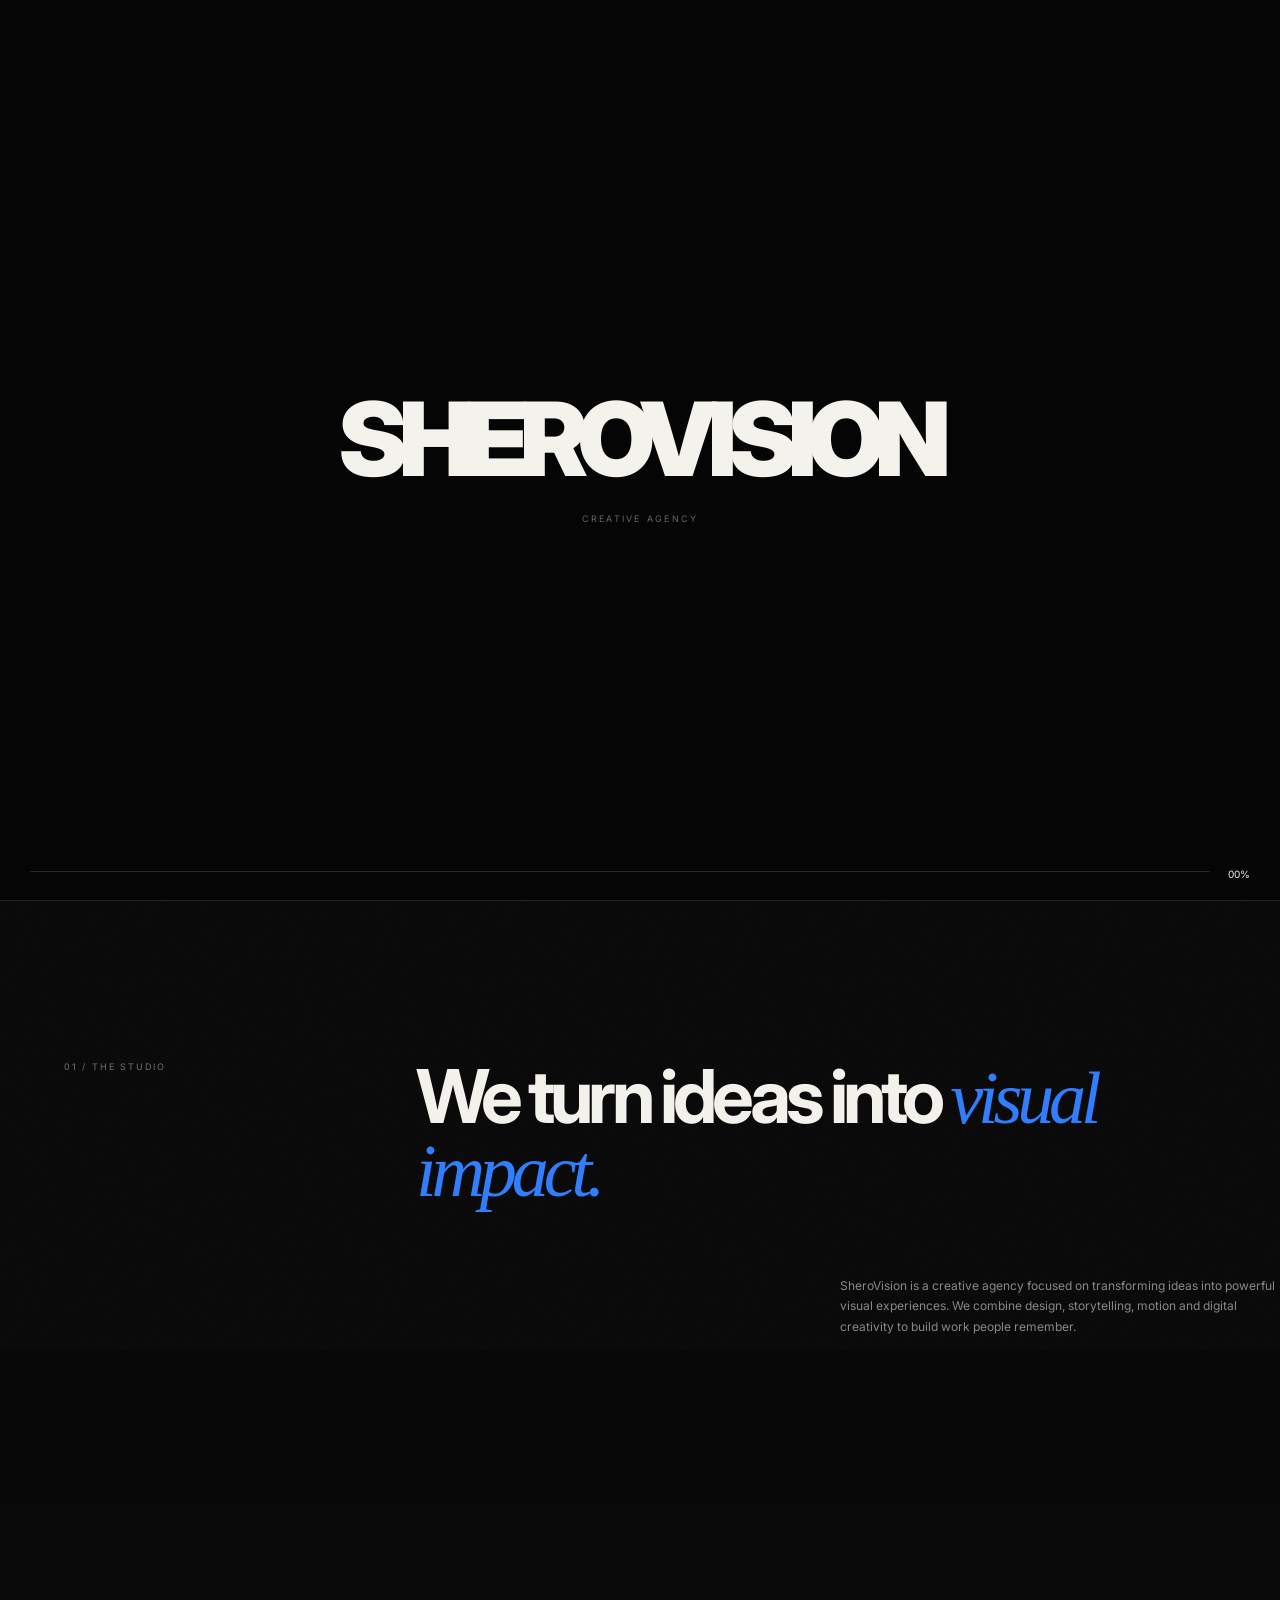
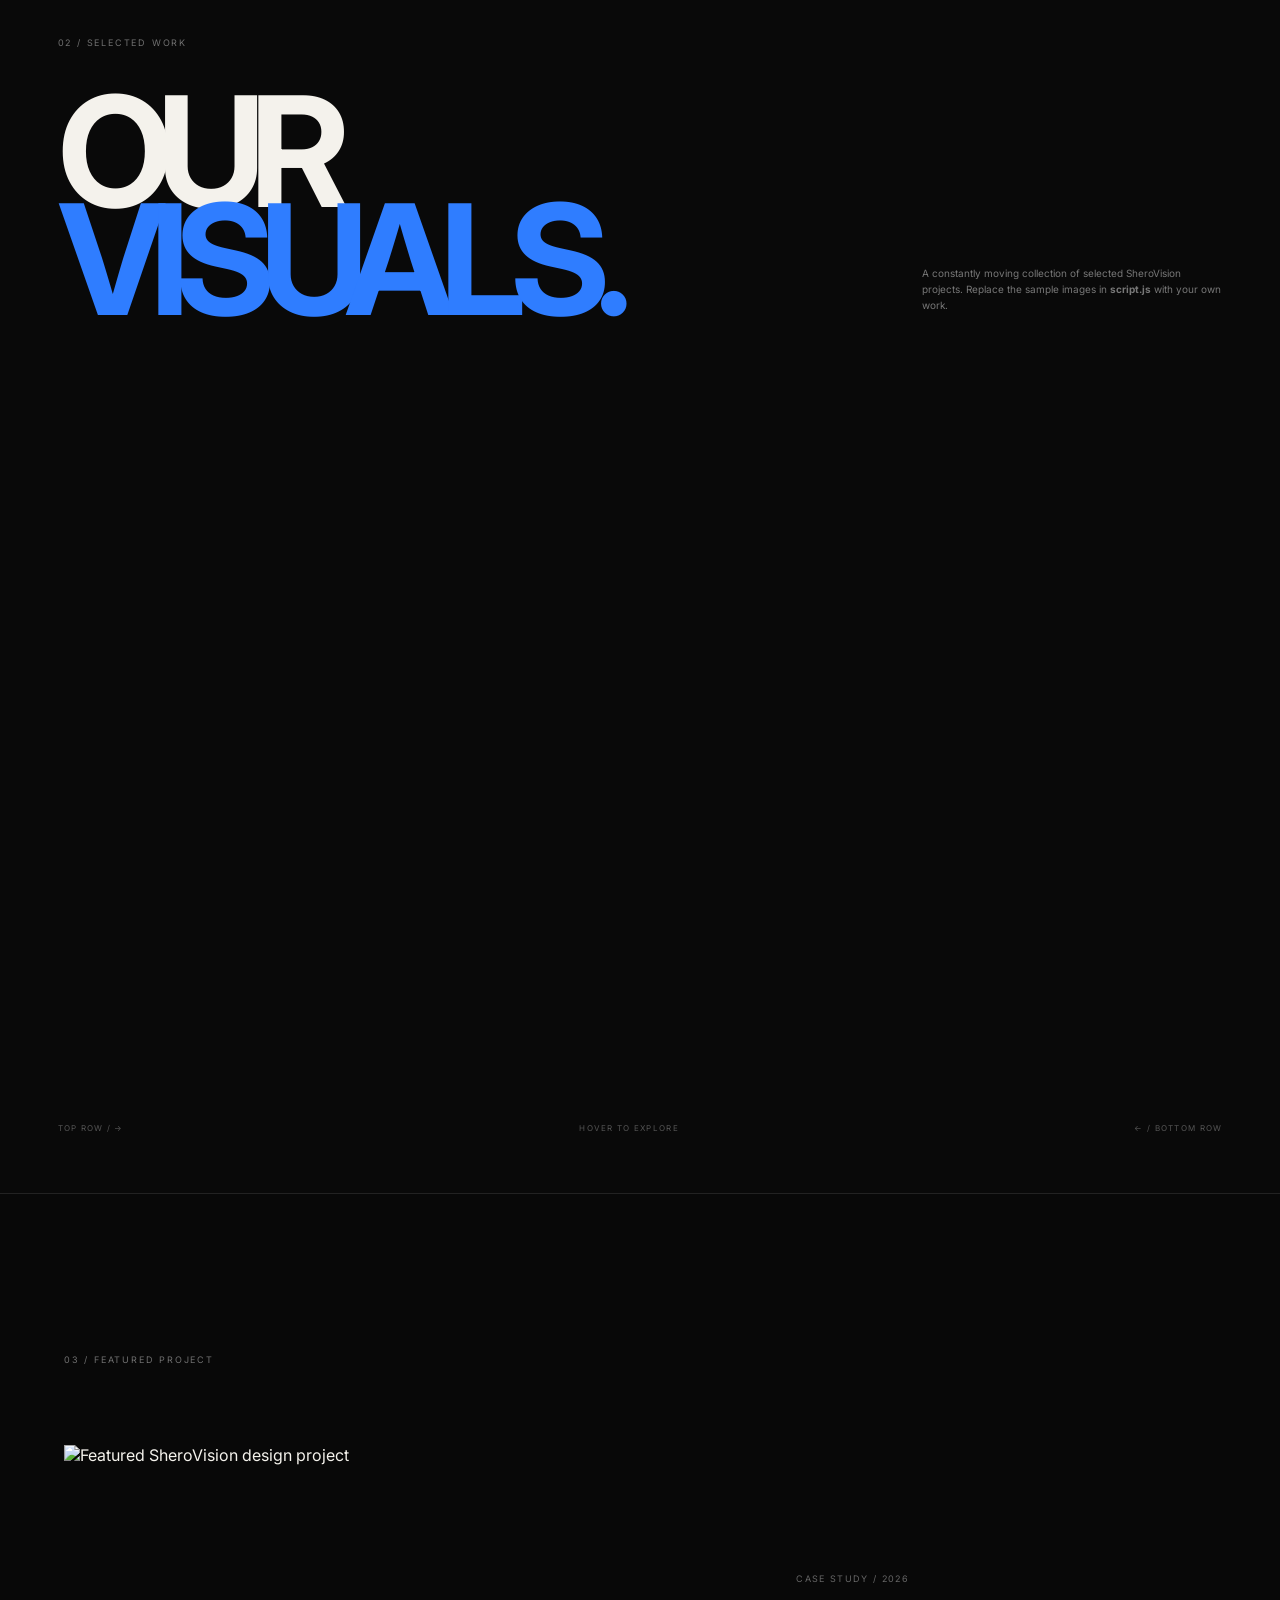
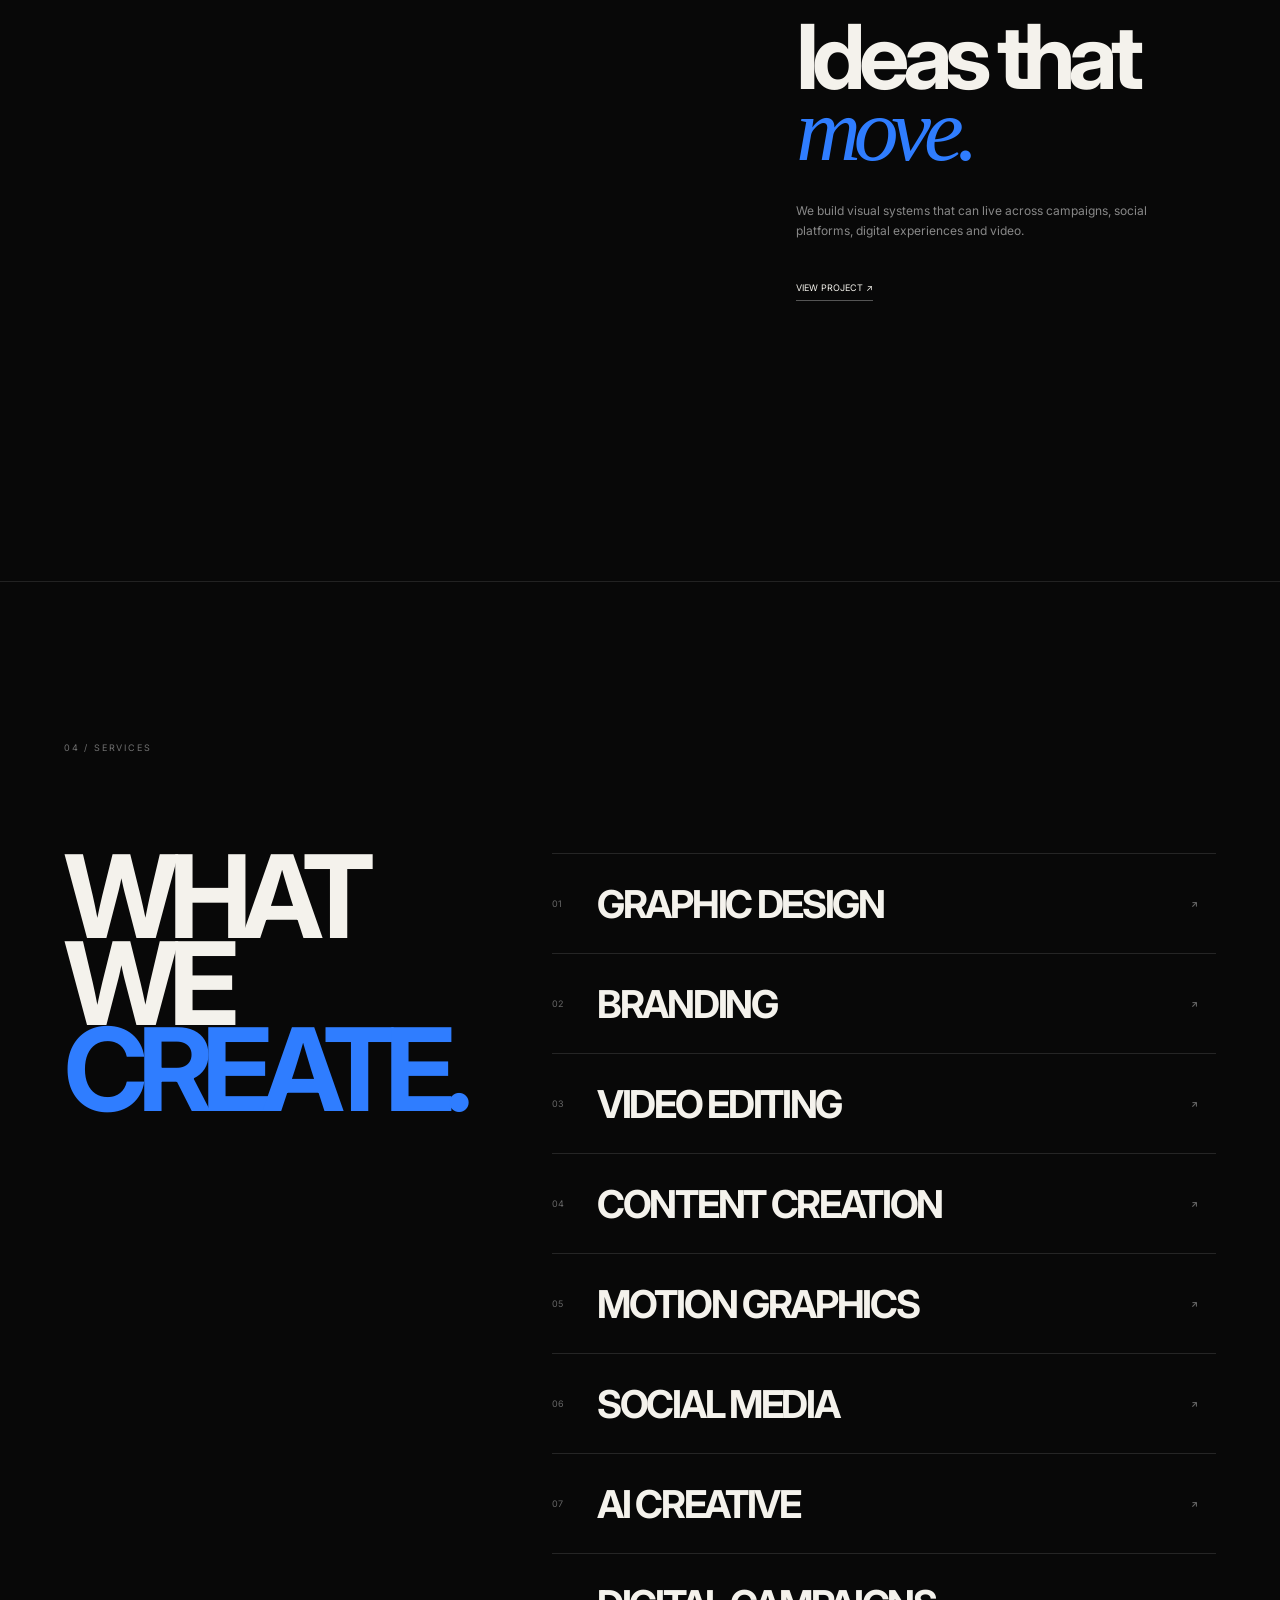
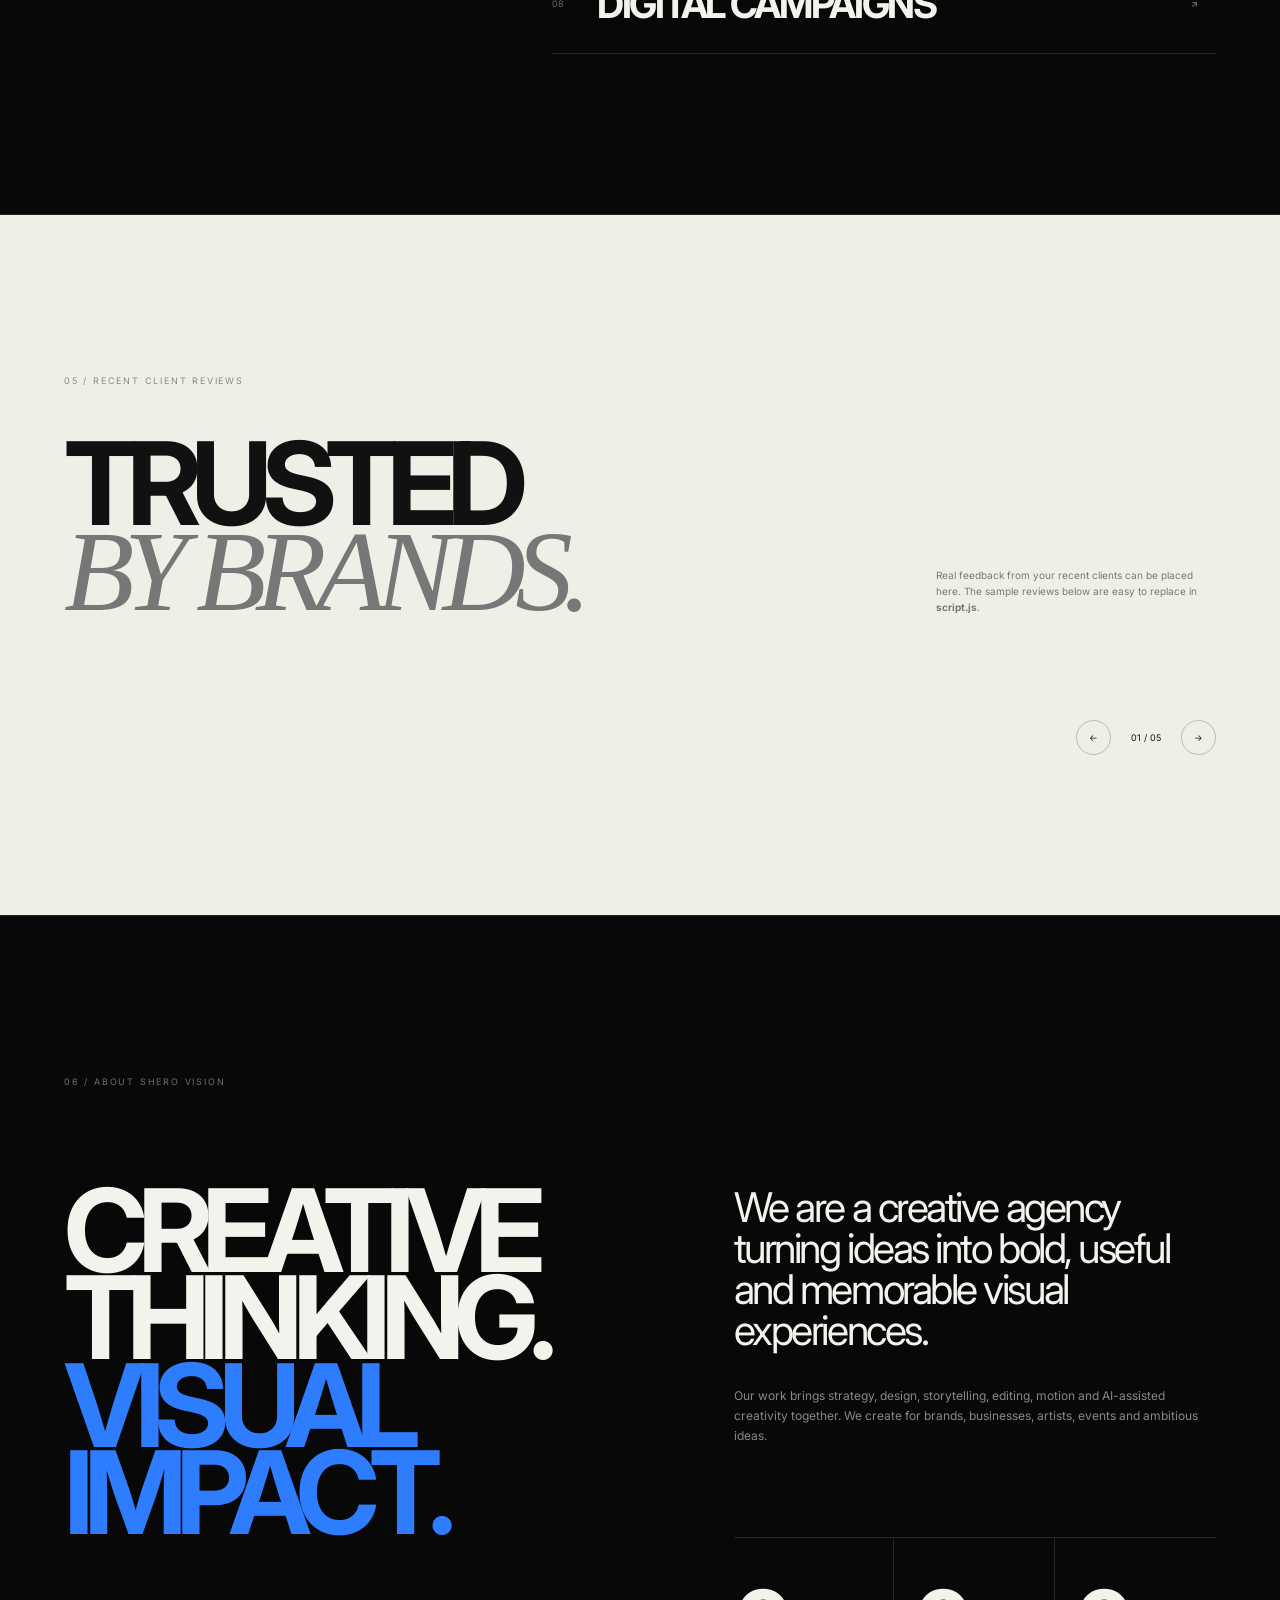
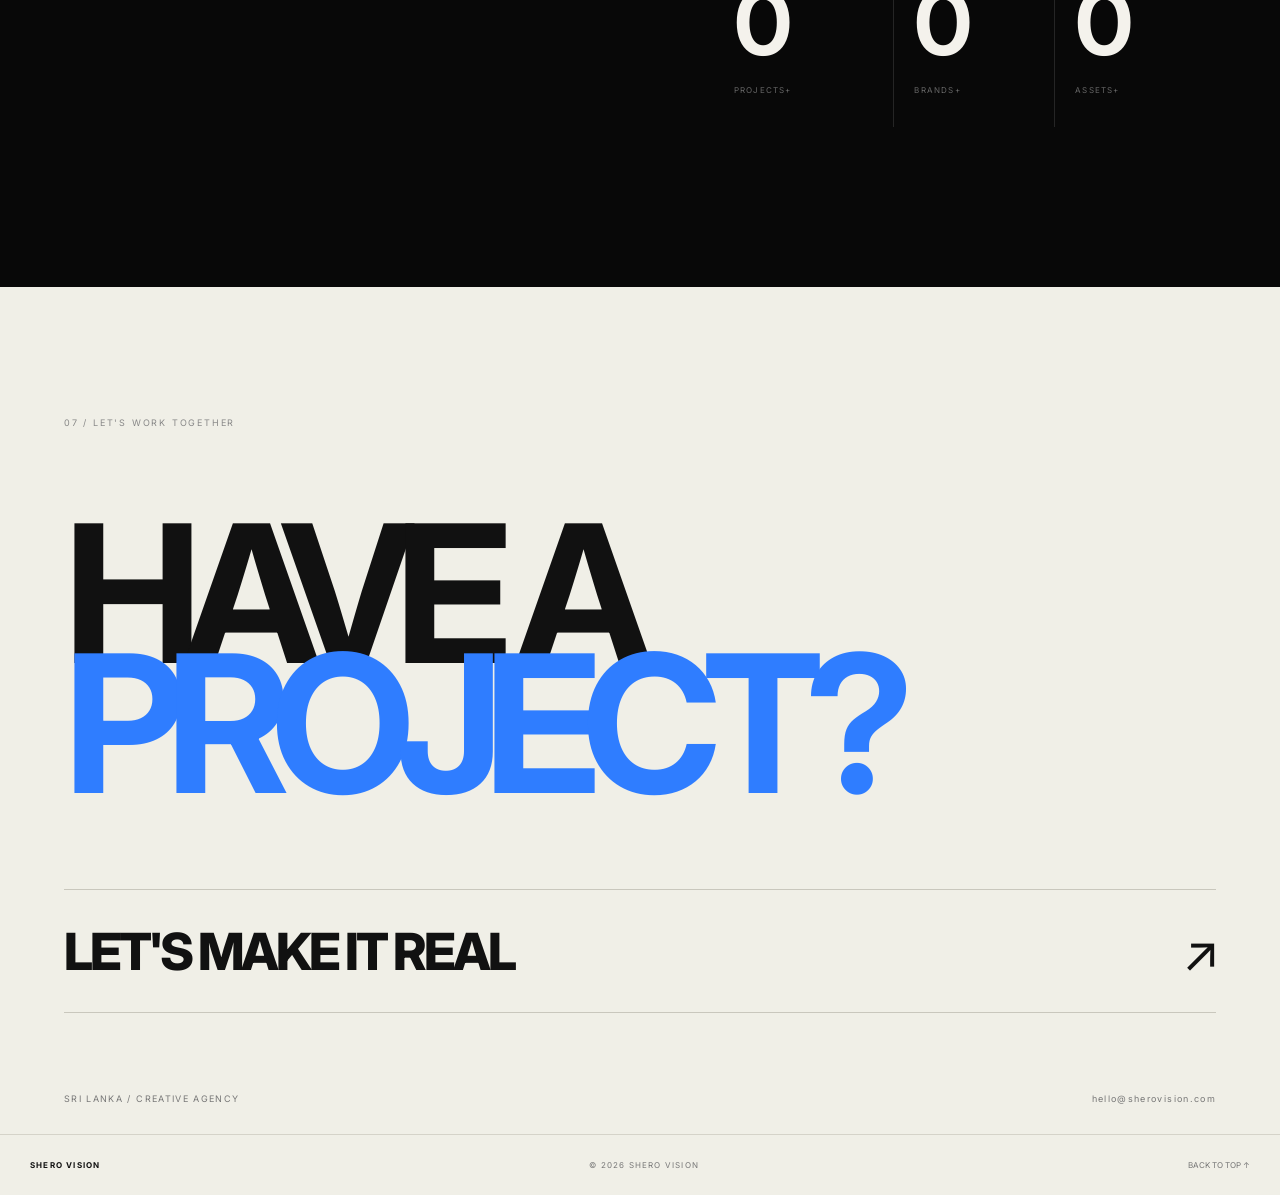
==== commit da2b552a: "Update index.html" ====
--- a/index.html
+++ b/index.html
@@ -46,7 +46,7 @@
 
         <div class="loader-content">
 
-            <div class="loader-logo">
+            <div class="loader-logo" id="loader-logo">
                 SHEROVISION
             </div>
 
--- a/style.css
+++ b/style.css
@@ -1 +1,1582 @@
-*{box-sizing:border-box;margin:0;padding:0}html{scroll-behavior:auto}body{background:#080808;color:#f2f0ea;font-family:Inter,Arial,sans-serif;overflow-x:hidden}a{text-decoration:none;color:inherit}button{font:inherit;border:0;background:none;color:inherit}.noise{position:fixed;inset:-50%;z-index:2000;pointer-events:none;opacity:.045;background-image:url("data:image/svg+xml,%3Csvg xmlns='http://www.w3.org/2000/svg' width='180' height='180'%3E%3Cfilter id='n'%3E%3CfeTurbulence type='fractalNoise' baseFrequency='.85' numOctaves='3' stitchTiles='stitch'/%3E%3C/filter%3E%3Crect width='100%25' height='100%25' filter='url(%23n)'/%3E%3C/svg%3E");animation:n .18s steps(2) infinite}@keyframes n{50%{transform:translate(2%,-2%)}}.cursor{position:fixed;z-index:2500;width:8px;height:8px;border-radius:50%;background:#fff;pointer-events:none;transform:translate(-50%,-50%);mix-blend-mode:difference;display:grid;place-items:center;transition:.3s}.cursor span{opacity:0;font-size:9px}.cursor.view{width:72px;height:72px;background:#287bff;mix-blend-mode:normal}.cursor.view span{opacity:1}.loader{position:fixed;inset:0;z-index:3000;background:#050505;display:grid;place-items:center;color:#fff}.loader strong{font-size:clamp(36px,8vw,110px);letter-spacing:-.08em}.loader small{position:absolute;margin-top:110px;font-size:9px;letter-spacing:.25em;color:#777}.loadbar{position:absolute;bottom:25px;left:30px;right:60px;height:1px;background:#222}.loadbar i{display:block;width:0;height:100%;background:#287bff}.loader b{position:absolute;bottom:18px;right:25px;font-size:10px}.nav{position:fixed;z-index:900;top:0;left:0;right:0;padding:25px 30px;display:flex;justify-content:space-between;align-items:center;mix-blend-mode:difference}.logo{font-size:15px;font-weight:900;line-height:.78;letter-spacing:-.07em}.logo span{font-size:10px}.nav nav{display:flex;gap:32px;font-size:10px;letter-spacing:.15em}.nav nav a{position:relative}.nav nav a:after{content:"";position:absolute;left:0;bottom:-6px;width:0;height:1px;background:#fff;transition:.3s}.nav nav a:hover:after{width:100%}.menu,.mobile-menu{display:none}.section{padding:170px 5vw;border-top:1px solid #242424}.eyebrow{font-size:9px;color:#777;letter-spacing:.2em}.blue{color:#287bff}.hero{height:100vh;min-height:720px;padding:130px 6vw 40px;display:flex;align-items:center;position:relative;overflow:hidden}.hero-grid{position:absolute;inset:0;background:radial-gradient(circle at 78% 50%,rgba(40,123,255,.13),transparent 25%),linear-gradient(90deg,transparent 49.9%,#161616 50%,transparent 50.1%);opacity:.55}.hero-label{position:absolute;top:110px;left:6vw;right:6vw;display:flex;justify-content:space-between;font-size:9px;color:#666;letter-spacing:.18em}.hero-copy{position:relative;z-index:5}.hero h1{font-size:clamp(58px,10.7vw,170px);line-height:.78;letter-spacing:-.09em;font-weight:900}.hero h1>span{display:block;overflow:hidden}.hero h1 b{display:block;transform:translateY(110%);filter:blur(8px)}.hero-info{display:flex;align-items:center;gap:45px;margin-top:55px}.hero-info p{font-size:12px;color:#999;line-height:1.6;max-width:360px}.circle{width:105px;height:105px;border:1px solid #444;border-radius:50%;display:grid;place-items:center;text-align:center;font-size:9px;letter-spacing:.13em;transition:.4s}.circle:hover{background:#fff;color:#000}.float{position:absolute;overflow:hidden}.float img{width:100%;height:100%;object-fit:cover}.float.a{width:23vw;height:32vw;right:6vw;top:18vh;transform:rotate(5deg)}.float.b{width:17vw;height:23vw;right:28vw;bottom:5vh;transform:rotate(-7deg)}.scroll{position:absolute;bottom:28px;left:30px;color:#666;font-size:9px;letter-spacing:.2em}.intro{display:grid;grid-template-columns:25% 75%;gap:5vw}.intro h2{font-size:clamp(38px,5.5vw,84px);line-height:1;letter-spacing:-.07em;max-width:1050px}.intro h2 em{font-style:normal;color:#287bff}.intro p{font-size:13px;color:#888;line-height:1.7;max-width:450px;margin:80px 0 0 auto}.heading{display:flex;justify-content:space-between;align-items:end;margin-bottom:100px}.heading h2{font-size:clamp(85px,13vw,190px);line-height:.72;letter-spacing:-.09em}.heading h2 span{color:#287bff}.work-grid,.projects{display:grid;grid-template-columns:repeat(12,1fr);gap:12vw 3vw}.projects article{grid-column:1/9}.projects .offset{grid-column:8/13;margin-top:16vw}.projects .medium{grid-column:2/8;margin-top:2vw}.projects .small{grid-column:8/12;margin-top:9vw}.pic{height:43vw;overflow:hidden;clip-path:inset(100% 0 0 0)}.offset .pic{height:32vw}.medium .pic{height:36vw}.small .pic{height:28vw}.pic img{width:100%;height:100%;object-fit:cover;transform:scale(1.18);transition:transform 1.2s}.project:hover img{transform:scale(1.05)}.meta{display:grid;grid-template-columns:1fr 2fr 1fr;align-items:center;padding:16px 0;border-bottom:1px solid #252525;font-size:9px;color:#777;letter-spacing:.12em}.meta strong{font-size:clamp(18px,2.4vw,35px);color:#eee;letter-spacing:-.05em}.meta span:last-child{text-align:right}.horizontal{height:100vh;overflow:hidden;background:#101010}.track{height:100%;width:max-content;display:flex;align-items:center;gap:7vw;padding:0 7vw}.h-title{width:32vw;flex:none;font-size:clamp(70px,10vw,160px);font-weight:900;line-height:.78;letter-spacing:-.09em}.h-title span{color:#287bff}.h-card{width:37vw;height:58vh;position:relative;overflow:hidden;flex:none}.h-card img{width:100%;height:100%;object-fit:cover;transition:transform 1s}.h-card:hover img{transform:scale(1.06)}.h-card small{position:absolute;bottom:18px;left:18px;font-size:9px;letter-spacing:.15em}.h-end{width:180px;font-size:10px;letter-spacing:.2em;line-height:1.8}.services-layout{display:grid;grid-template-columns:1fr 1.8fr;gap:7vw;margin-top:100px;position:relative}.services-layout>h2,.process h2{font-size:clamp(65px,9vw,140px);line-height:.77;letter-spacing:-.09em}.services-layout>h2 span,.process h2 span{color:#287bff}.service-list{border-top:1px solid #252525;position:relative;z-index:2}.service{height:100px;border-bottom:1px solid #252525;display:grid;grid-template-columns:45px 1fr 30px;align-items:center;transition:.45s}.service i,.service b{font-size:9px;color:#666;font-style:normal}.service strong{font-size:clamp(22px,3vw,43px);letter-spacing:-.06em}.service:hover{padding-left:25px}.service:hover strong{color:#287bff}.service-preview{position:absolute;right:0;top:0;width:280px;height:360px;opacity:0;pointer-events:none;overflow:hidden}.service-preview img{width:100%;height:100%;object-fit:cover}.words{font-size:clamp(80px,13vw,200px);font-weight:900;letter-spacing:-.1em;line-height:.72;margin-top:100px}.words div:nth-child(2){margin-left:20vw}.words div:nth-child(3){margin-left:7vw;color:#333}.statement p{max-width:350px;color:#777;font-size:12px;line-height:1.7;margin:90px 0 0 auto}.about-grid{display:grid;grid-template-columns:1.2fr 1fr;gap:10vw;margin-top:100px}.about-grid h2{font-size:clamp(70px,10vw,150px);line-height:.76;letter-spacing:-.09em}.about-grid h2 span{color:#287bff}.about-grid .large{font-size:clamp(25px,3.2vw,50px);line-height:1;letter-spacing:-.06em;margin-bottom:40px}.about-grid p:not(.large){font-size:13px;color:#888;line-height:1.7;max-width:480px}.line-link{display:inline-block;margin-top:60px;font-size:9px;letter-spacing:.16em;border-bottom:1px solid #777;padding-bottom:8px}.stats{display:grid;grid-template-columns:repeat(4,1fr);border-top:1px solid #252525;margin-top:150px}.stats>div{padding:35px 0;border-right:1px solid #252525}.stats>div:not(:first-child){padding-left:25px}.stats>div:last-child{border:0}.stats strong{display:block;font-size:clamp(55px,8vw,120px);letter-spacing:-.09em}.stats small{font-size:9px;color:#666;letter-spacing:.15em}.process h2{margin:100px 0}.process-list{border-top:1px solid #252525}.process-list>div{display:grid;grid-template-columns:70px 1.4fr 1fr;align-items:center;min-height:140px;border-bottom:1px solid #252525}.process-list i{font-size:9px;color:#666;font-style:normal}.process-list strong{font-size:clamp(28px,4vw,60px);letter-spacing:-.06em}.process-list p{font-size:11px;color:#777;max-width:300px;line-height:1.6}.marquee{overflow:hidden;white-space:nowrap;border-block:1px solid #252525;padding:22px 0}.marquee div{display:inline-block;font-size:clamp(28px,4vw,58px);font-weight:800;letter-spacing:-.05em}.contact{padding:120px 5vw 35px;background:#050505}.contact-inner{max-width:1180px;margin:auto}.contact h2{font-size:clamp(90px,14vw,210px);line-height:.7;letter-spacing:-.1em;margin:100px 0}.contact h2 span{color:#287bff}.contact-cta{display:flex;justify-content:space-between;border-block:1px solid #292929;padding:32px 0;font-size:clamp(28px,4.5vw,70px);font-weight:700;letter-spacing:-.06em}.contact-links{display:flex;justify-content:space-between;margin-top:90px;font-size:9px;color:#666;letter-spacing:.15em}.contact-links div{display:flex;gap:25px}footer{border-top:1px solid #222;background:#050505;padding:25px 30px;display:flex;justify-content:space-between;color:#666;font-size:9px;letter-spacing:.15em}footer b{color:#fff}footer button{font-size:9px;color:#666}@media(max-width:900px){.cursor{display:none}.nav{padding:20px;mix-blend-mode:normal}.nav nav{display:none}.menu{display:block;width:28px}.menu i{display:block;height:1px;background:#fff;margin:7px}.mobile-menu{display:flex;position:fixed;inset:0;z-index:800;background:#080808;flex-direction:column;justify-content:center;padding:25px;transform:translateY(-100%);visibility:hidden}.mobile-menu a{font-size:14vw;font-weight:900;letter-spacing:-.08em;margin:8px 0}.section{padding:110px 20px}.hero{padding:120px 20px 30px;min-height:760px}.hero-label{left:20px;right:20px;top:85px}.hero h1{font-size:15vw}.hero-info{gap:20px}.hero-info p{font-size:11px}.circle{width:85px;height:85px}.float.a{width:42vw;height:55vw;right:0;top:50%;opacity:.5}.float.b{width:34vw;height:42vw;right:35%;bottom:5%;opacity:.4}.intro{display:block}.intro-content{margin-top:60px}.intro p{margin:50px 0 0}.heading{display:block}.heading h2{font-size:23vw;margin-top:60px}.projects{display:block}.projects article,.projects .offset,.projects .medium,.projects .small{margin:0 0 65px}.pic,.offset .pic,.medium .pic,.small .pic{height:85vw}.meta{grid-template-columns:1fr 1.5fr 45px}.meta strong{font-size:18px}.horizontal{height:auto}.track{width:100%;display:block;padding:100px 20px}.h-title{width:auto;font-size:20vw;margin-bottom:50px}.h-card{width:100%;height:100vw;margin:20px 0}.h-end{width:auto;margin-top:30px}.services-layout{display:block;margin-top:70px}.services-layout>h2{font-size:18vw;margin-bottom:70px}.service{height:78px}.service strong{font-size:22px}.service-preview{display:none}.words{font-size:20vw;margin-top:70px}.words div:nth-child(2),.words div:nth-child(3){margin-left:0}.statement p{margin:70px 0 0}.about-grid{display:block}.about-grid h2{font-size:19vw}.about-grid>div{margin-top:70px}.stats{grid-template-columns:1fr 1fr;margin-top:90px}.stats strong{font-size:65px}.stats>div{padding:25px 0}.stats>div:not(:first-child){padding-left:15px}.process h2{font-size:18vw;margin:70px 0}.process-list>div{grid-template-columns:40px 1fr;gap:10px;padding:25px 0}.process-list p{grid-column:2}.process-list strong{font-size:30px}.contact{padding:100px 20px 25px}.contact h2{font-size:21vw;margin:80px 0}.contact-cta{font-size:25px}.contact-links{display:block;margin-top:60px}.contact-links div{flex-wrap:wrap;margin-top:30px}footer{padding:20px;flex-wrap:wrap;gap:15px}}@media(prefers-reduced-motion:reduce){.noise{display:none}*{animation-duration:.01ms!important;transition-duration:.01ms!important}}
+/* =========================================================
+   SHEROVISION
+   Main stylesheet
+========================================================= */
+
+
+/* =========================================================
+   01. RESET
+========================================================= */
+
+* {
+    box-sizing: border-box;
+    margin: 0;
+    padding: 0;
+}
+
+html {
+    scroll-behavior: auto;
+}
+
+body {
+    background: #080808;
+    color: #f4f2ec;
+    font-family: "Inter", Arial, sans-serif;
+    overflow-x: hidden;
+}
+
+body a {
+    color: inherit;
+    text-decoration: none;
+}
+
+button {
+    border: none;
+    background: transparent;
+    color: inherit;
+    font: inherit;
+    cursor: pointer;
+}
+
+
+/* =========================================================
+   02. GLOBAL HELPERS
+========================================================= */
+
+.blue-text {
+    color: #2f7dff;
+}
+
+.section-label {
+    color: #707070;
+    font-size: 9px;
+    letter-spacing: 0.2em;
+    text-transform: uppercase;
+}
+
+.content-section {
+    border-top: 1px solid #222;
+    padding: 160px 5vw;
+}
+
+
+/* =========================================================
+   03. GRAIN EFFECT
+========================================================= */
+
+.noise-overlay {
+    position: fixed;
+    inset: -50%;
+    z-index: 2000;
+    pointer-events: none;
+
+    opacity: 0.035;
+
+    background-image: url(
+        "data:image/svg+xml,%3Csvg xmlns='http://www.w3.org/2000/svg' width='180' height='180'%3E%3Cfilter id='noise'%3E%3CfeTurbulence type='fractalNoise' baseFrequency='.8' numOctaves='3' stitchTiles='stitch'/%3E%3C/filter%3E%3Crect width='100%25' height='100%25' filter='url(%23noise)'/%3E%3C/svg%3E"
+    );
+
+    animation: noiseMovement 0.18s steps(2) infinite;
+}
+
+@keyframes noiseMovement {
+
+    50% {
+        transform: translate(2%, -2%);
+    }
+
+}
+
+
+/* =========================================================
+   04. LOADER
+========================================================= */
+
+.page-loader {
+    position: fixed;
+    inset: 0;
+    z-index: 3000;
+
+    display: grid;
+    place-items: center;
+
+    background: #050505;
+}
+
+.loader-content {
+    text-align: center;
+}
+
+.loader-logo {
+    font-size: clamp(40px, 8vw, 110px);
+    font-weight: 900;
+    letter-spacing: -0.09em;
+}
+
+.loader-subtitle {
+    margin-top: 12px;
+
+    color: #666;
+
+    font-size: 9px;
+    letter-spacing: 0.25em;
+}
+
+.loader-progress {
+    position: absolute;
+
+    left: 30px;
+    right: 70px;
+    bottom: 28px;
+
+    height: 1px;
+
+    background: #252525;
+}
+
+.loader-progress span {
+    display: block;
+
+    width: 0;
+    height: 100%;
+
+    background: #2f7dff;
+}
+
+.loader-percentage {
+    position: absolute;
+
+    right: 30px;
+    bottom: 20px;
+
+    font-size: 10px;
+}
+
+
+/* =========================================================
+   05. NAVIGATION
+========================================================= */
+
+.navigation {
+    position: fixed;
+
+    top: 0;
+    left: 0;
+    right: 0;
+
+    z-index: 900;
+
+    display: flex;
+    align-items: center;
+    justify-content: space-between;
+
+    padding: 24px 30px;
+
+    mix-blend-mode: difference;
+}
+
+.site-logo {
+    display: block;
+
+    font-size: 15px;
+    font-weight: 900;
+    line-height: 0.78;
+    letter-spacing: -0.08em;
+}
+
+.site-logo span {
+    font-size: 10px;
+}
+
+.desktop-navigation {
+    display: flex;
+    align-items: center;
+    gap: 28px;
+
+    font-size: 9px;
+    letter-spacing: 0.16em;
+}
+
+.desktop-navigation a {
+    position: relative;
+}
+
+.desktop-navigation a:not(.nav-project-button)::after {
+    content: "";
+
+    position: absolute;
+
+    left: 0;
+    bottom: -6px;
+
+    width: 0;
+    height: 1px;
+
+    background: #fff;
+
+    transition: width 0.35s ease;
+}
+
+.desktop-navigation a:not(.nav-project-button):hover::after {
+    width: 100%;
+}
+
+.nav-project-button {
+    padding: 10px 14px;
+
+    border: 1px solid #777;
+    border-radius: 999px;
+}
+
+.mobile-menu-button {
+    display: none;
+}
+
+
+/* =========================================================
+   06. MOBILE NAVIGATION
+========================================================= */
+
+.mobile-navigation {
+    display: none;
+}
+
+
+/* =========================================================
+   07. HERO
+========================================================= */
+
+.hero-section {
+    position: relative;
+
+    min-height: 100vh;
+    height: 100vh;
+
+    overflow: hidden;
+
+    display: flex;
+    align-items: center;
+
+    padding: 120px 6vw 30px;
+
+    background:
+        radial-gradient(
+            circle at 75% 48%,
+            rgba(47, 125, 255, 0.14),
+            transparent 26%
+        );
+}
+
+.hero-section::after {
+    content: "";
+
+    position: absolute;
+    inset: 0;
+
+    pointer-events: none;
+
+    opacity: 0.4;
+
+    background:
+        linear-gradient(
+            90deg,
+            transparent 49.9%,
+            #171717 50%,
+            transparent 50.1%
+        );
+}
+
+.hero-top-line {
+    position: absolute;
+
+    top: 105px;
+    left: 6vw;
+    right: 6vw;
+
+    display: flex;
+    justify-content: space-between;
+
+    color: #666;
+
+    font-size: 9px;
+    letter-spacing: 0.16em;
+}
+
+.hero-content {
+    position: relative;
+    z-index: 5;
+}
+
+.small-label {
+    color: #666;
+
+    font-size: 9px;
+    letter-spacing: 0.2em;
+}
+
+.hero-title {
+    margin: 40px 0 45px;
+
+    font-size: clamp(65px, 11vw, 175px);
+    font-weight: 900;
+
+    line-height: 0.76;
+    letter-spacing: -0.095em;
+}
+
+.hero-title span {
+    display: block;
+
+    overflow: hidden;
+}
+
+.hero-title span > * {
+    display: inline-block;
+}
+
+.hero-title em {
+    color: #2f7dff;
+
+    font-family: "Playfair Display", serif;
+    font-weight: 500;
+    font-style: italic;
+}
+
+.hero-description {
+    max-width: 390px;
+
+    color: #999;
+
+    font-size: 12px;
+    line-height: 1.65;
+}
+
+.hero-button {
+    display: inline-flex;
+    align-items: center;
+
+    margin-top: 28px;
+    padding: 12px 17px;
+
+    border: 1px solid #444;
+    border-radius: 999px;
+
+    font-size: 9px;
+    letter-spacing: 0.1em;
+
+    transition:
+        background 0.4s ease,
+        color 0.4s ease;
+}
+
+.hero-button span {
+    margin-left: 12px;
+}
+
+.hero-button:hover {
+    background: #fff;
+    color: #000;
+}
+
+.hero-orb {
+    position: absolute;
+
+    right: 7vw;
+    top: 20%;
+
+    width: 34vw;
+    height: 34vw;
+
+    max-width: 520px;
+    max-height: 520px;
+
+    border-radius: 50%;
+
+    opacity: 0.32;
+
+    background:
+        linear-gradient(
+            135deg,
+            #173a72,
+            #111 55%,
+            #2f7dff
+        );
+}
+
+.hero-scroll-indicator {
+    position: absolute;
+
+    left: 30px;
+    bottom: 25px;
+
+    color: #666;
+
+    font-size: 9px;
+    letter-spacing: 0.18em;
+}
+
+.hero-scroll-indicator span {
+    margin-left: 10px;
+}
+
+
+/* =========================================================
+   08. INTRO
+========================================================= */
+
+.intro-section {
+    display: grid;
+
+    grid-template-columns: 25% 75%;
+
+    gap: 5vw;
+}
+
+.intro-content h2 {
+    max-width: 1000px;
+
+    font-size: clamp(40px, 5.8vw, 90px);
+    line-height: 0.95;
+
+    letter-spacing: -0.07em;
+}
+
+.intro-content h2 em {
+    color: #2f7dff;
+
+    font-family: "Playfair Display", serif;
+    font-weight: 500;
+}
+
+.intro-content p {
+    max-width: 440px;
+
+    margin: 70px 0 0 auto;
+
+    color: #888;
+
+    font-size: 12px;
+    line-height: 1.7;
+}
+
+
+/* =========================================================
+   09. SHOWCASE SECTION
+========================================================= */
+
+.showcase-section {
+    padding: 140px 4.5vw 60px;
+
+    background: #090909;
+}
+
+.showcase-header {
+    display: flex;
+    align-items: flex-end;
+    justify-content: space-between;
+
+    margin-bottom: 60px;
+}
+
+.showcase-header h2 {
+    margin-top: 50px;
+
+    font-size: clamp(75px, 12vw, 180px);
+    line-height: 0.7;
+
+    letter-spacing: -0.1em;
+}
+
+.showcase-header h2 span {
+    color: #2f7dff;
+}
+
+.showcase-header p {
+    max-width: 300px;
+
+    color: #777;
+
+    font-size: 10px;
+    line-height: 1.6;
+}
+
+
+/* The gallery viewport */
+
+.showcase-window {
+    width: 100%;
+
+    overflow: hidden;
+}
+
+
+/* Each moving row */
+
+.showcase-row {
+    position: relative;
+
+    width: 100%;
+
+    overflow: hidden;
+}
+
+.top-row {
+    height: 360px;
+}
+
+.bottom-row {
+    height: 360px;
+
+    margin-top: 10px;
+}
+
+
+/* The actual animated track */
+
+.project-row {
+    display: flex;
+
+    width: max-content;
+    height: 100%;
+
+    gap: 10px;
+
+    will-change: transform;
+}
+
+
+/* Individual project */
+
+.project-card {
+    position: relative;
+
+    flex: 0 0 auto;
+
+    height: 100%;
+
+    overflow: hidden;
+
+    border-radius: 12px;
+
+    background: #111;
+}
+
+.project-card img {
+    display: block;
+
+    width: 100%;
+    height: 100%;
+
+    object-fit: cover;
+
+    transition: transform 0.8s cubic-bezier(0.16, 1, 0.3, 1);
+}
+
+.project-card:hover img {
+    transform: scale(1.06);
+}
+
+
+/* Different card sizes make the gallery feel
+   like the reference design */
+
+.top-row .project-card:nth-child(1),
+.top-row .project-card:nth-child(6) {
+    width: 260px;
+}
+
+.top-row .project-card:nth-child(2),
+.top-row .project-card:nth-child(7) {
+    width: 180px;
+}
+
+.top-row .project-card:nth-child(3),
+.top-row .project-card:nth-child(8) {
+    width: 550px;
+}
+
+.top-row .project-card:nth-child(4),
+.top-row .project-card:nth-child(9) {
+    width: 300px;
+}
+
+.top-row .project-card:nth-child(5),
+.top-row .project-card:nth-child(10) {
+    width: 230px;
+}
+
+
+.bottom-row .project-card:nth-child(1),
+.bottom-row .project-card:nth-child(6) {
+    width: 550px;
+}
+
+.bottom-row .project-card:nth-child(2),
+.bottom-row .project-card:nth-child(7) {
+    width: 300px;
+}
+
+.bottom-row .project-card:nth-child(3),
+.bottom-row .project-card:nth-child(8) {
+    width: 210px;
+}
+
+.bottom-row .project-card:nth-child(4),
+.bottom-row .project-card:nth-child(9) {
+    width: 450px;
+}
+
+.bottom-row .project-card:nth-child(5),
+.bottom-row .project-card:nth-child(10) {
+    width: 270px;
+}
+
+
+/* Project information on hover */
+
+.project-information {
+    position: absolute;
+
+    left: 0;
+    right: 0;
+    bottom: 0;
+
+    display: flex;
+    align-items: flex-end;
+    justify-content: space-between;
+
+    padding: 35px 18px 18px;
+
+    background:
+        linear-gradient(
+            transparent,
+            rgba(0, 0, 0, 0.8)
+        );
+
+    opacity: 0;
+
+    transform: translateY(12px);
+
+    transition:
+        opacity 0.4s ease,
+        transform 0.4s ease;
+}
+
+.project-card:hover .project-information {
+    opacity: 1;
+
+    transform: translateY(0);
+}
+
+.project-information div {
+    display: flex;
+    flex-direction: column;
+    gap: 6px;
+}
+
+.project-information strong {
+    font-size: 14px;
+}
+
+.project-information small {
+    color: #bbb;
+
+    font-size: 8px;
+}
+
+.showcase-footer {
+    display: flex;
+    justify-content: space-between;
+
+    margin-top: 20px;
+
+    color: #555;
+
+    font-size: 8px;
+    letter-spacing: 0.16em;
+}
+
+
+/* =========================================================
+   10. FEATURED PROJECT
+========================================================= */
+
+.featured-layout {
+    display: grid;
+
+    grid-template-columns: 1.5fr 1fr;
+
+    gap: 8vw;
+
+    align-items: center;
+
+    margin-top: 80px;
+}
+
+.featured-image {
+    height: 45vw;
+    max-height: 650px;
+
+    overflow: hidden;
+}
+
+.featured-image img {
+    width: 100%;
+    height: 100%;
+
+    object-fit: cover;
+
+    transition: transform 1.2s ease;
+}
+
+.featured-image:hover img {
+    transform: scale(1.04);
+}
+
+.featured-content small {
+    color: #666;
+
+    font-size: 9px;
+    letter-spacing: 0.15em;
+}
+
+.featured-content h2 {
+    margin: 35px 0;
+
+    font-size: clamp(55px, 7vw, 105px);
+    line-height: 0.8;
+
+    letter-spacing: -0.08em;
+}
+
+.featured-content h2 em {
+    color: #2f7dff;
+
+    font-family: "Playfair Display", serif;
+    font-weight: 500;
+}
+
+.featured-content p {
+    max-width: 360px;
+
+    color: #888;
+
+    font-size: 12px;
+    line-height: 1.7;
+}
+
+.featured-content > a {
+    display: inline-block;
+
+    margin-top: 40px;
+    padding-bottom: 7px;
+
+    border-bottom: 1px solid #555;
+
+    font-size: 9px;
+}
+
+
+/* =========================================================
+   11. SERVICES
+========================================================= */
+
+.services-layout {
+    display: grid;
+
+    grid-template-columns: 1fr 1.8fr;
+
+    gap: 7vw;
+
+    margin-top: 100px;
+}
+
+.services-layout > h2 {
+    font-size: clamp(65px, 9vw, 140px);
+
+    line-height: 0.75;
+
+    letter-spacing: -0.09em;
+}
+
+.services-layout > h2 span {
+    color: #2f7dff;
+}
+
+.services-list {
+    border-top: 1px solid #252525;
+}
+
+.services-list a {
+    display: grid;
+
+    grid-template-columns: 45px 1fr 25px;
+
+    align-items: center;
+
+    min-height: 100px;
+
+    border-bottom: 1px solid #252525;
+
+    transition:
+        padding-left 0.45s ease,
+        background 0.45s ease;
+}
+
+.services-list i,
+.services-list b {
+    color: #666;
+
+    font-size: 9px;
+
+    font-style: normal;
+}
+
+.services-list strong {
+    font-size: clamp(20px, 3vw, 43px);
+
+    letter-spacing: -0.06em;
+}
+
+.services-list a:hover {
+    padding-left: 25px;
+
+    background: #111;
+}
+
+.services-list a:hover strong {
+    color: #2f7dff;
+}
+
+
+/* =========================================================
+   12. REVIEWS
+========================================================= */
+
+.reviews-section {
+    color: #111;
+
+    background: #f0efe7;
+}
+
+.reviews-section .section-label {
+    color: #888;
+}
+
+.reviews-header {
+    display: flex;
+    align-items: flex-end;
+    justify-content: space-between;
+}
+
+.reviews-header h2 {
+    margin-top: 55px;
+
+    font-size: clamp(65px, 9vw, 140px);
+
+    line-height: 0.74;
+
+    letter-spacing: -0.09em;
+}
+
+.reviews-header h2 em {
+    color: #777;
+
+    font-family: "Playfair Display", serif;
+    font-weight: 500;
+}
+
+.reviews-header > p {
+    max-width: 280px;
+
+    color: #777;
+
+    font-size: 10px;
+    line-height: 1.6;
+}
+
+.reviews-window {
+    margin-top: 80px;
+
+    overflow: hidden;
+}
+
+.reviews-track {
+    display: flex;
+
+    gap: 12px;
+
+    transition: transform 0.8s cubic-bezier(0.16, 1, 0.3, 1);
+}
+
+.review-card {
+    display: flex;
+    flex-direction: column;
+
+    min-width: calc(33.333% - 8px);
+    min-height: 330px;
+
+    padding: 30px;
+
+    border: 1px solid #ddd9cf;
+
+    background: #fff;
+}
+
+.review-stars {
+    color: #2f7dff;
+
+    font-size: 12px;
+
+    letter-spacing: 2px;
+}
+
+.review-card blockquote {
+    flex: 1;
+
+    margin: 45px 0 35px;
+
+    font-size: 17px;
+    line-height: 1.45;
+
+    letter-spacing: -0.025em;
+}
+
+.review-card cite {
+    font-size: 10px;
+
+    font-style: normal;
+    font-weight: 700;
+}
+
+.review-card small {
+    margin-top: 5px;
+
+    color: #888;
+
+    font-size: 8px;
+}
+
+.review-controls {
+    display: flex;
+    align-items: center;
+    justify-content: flex-end;
+
+    gap: 20px;
+
+    margin-top: 25px;
+
+    font-size: 9px;
+}
+
+.review-controls button {
+    width: 35px;
+    height: 35px;
+
+    border: 1px solid #bbb;
+    border-radius: 50%;
+}
+
+
+/* =========================================================
+   13. ABOUT
+========================================================= */
+
+.about-layout {
+    display: grid;
+
+    grid-template-columns: 1.15fr 1fr;
+
+    gap: 9vw;
+
+    margin-top: 100px;
+}
+
+.about-layout > h2 {
+    font-size: clamp(65px, 9vw, 140px);
+
+    line-height: 0.76;
+
+    letter-spacing: -0.09em;
+}
+
+.about-layout > h2 span {
+    color: #2f7dff;
+}
+
+.about-large-text {
+    margin-bottom: 35px;
+
+    font-size: clamp(25px, 3.2vw, 50px);
+
+    line-height: 1;
+
+    letter-spacing: -0.06em;
+}
+
+.about-content > p:not(.about-large-text) {
+    max-width: 470px;
+
+    color: #888;
+
+    font-size: 12px;
+
+    line-height: 1.7;
+}
+
+
+/* Statistics */
+
+.statistics {
+    display: grid;
+
+    grid-template-columns: repeat(3, 1fr);
+
+    margin-top: 90px;
+
+    border-top: 1px solid #252525;
+}
+
+.statistics > div {
+    padding: 30px 0;
+
+    border-right: 1px solid #252525;
+}
+
+.statistics > div:not(:first-child) {
+    padding-left: 20px;
+}
+
+.statistics > div:last-child {
+    border-right: none;
+}
+
+.statistics strong {
+    display: block;
+
+    font-size: clamp(50px, 7vw, 100px);
+
+    letter-spacing: -0.09em;
+}
+
+.statistics small {
+    color: #666;
+
+    font-size: 8px;
+
+    letter-spacing: 0.15em;
+}
+
+
+/* =========================================================
+   14. CONTACT
+========================================================= */
+
+.contact-section {
+    padding: 130px 5vw 30px;
+
+    color: #111;
+
+    background: #f0efe7;
+}
+
+.contact-inner {
+    max-width: 1180px;
+
+    margin: 0 auto;
+}
+
+.contact-section .section-label {
+    color: #888;
+}
+
+.contact-section h2 {
+    margin: 100px 0;
+
+    font-size: clamp(90px, 15vw, 220px);
+
+    line-height: 0.68;
+
+    letter-spacing: -0.1em;
+}
+
+.contact-section h2 span {
+    color: #2f7dff;
+}
+
+.contact-button {
+    display: flex;
+
+    align-items: center;
+    justify-content: space-between;
+
+    padding: 30px 0;
+
+    border-top: 1px solid #c9c7bd;
+    border-bottom: 1px solid #c9c7bd;
+
+    font-size: clamp(25px, 4vw, 60px);
+
+    font-weight: 800;
+
+    letter-spacing: -0.06em;
+}
+
+.contact-button span {
+    font-weight: 400;
+}
+
+.contact-footer {
+    display: flex;
+
+    justify-content: space-between;
+
+    margin-top: 80px;
+
+    color: #777;
+
+    font-size: 9px;
+
+    letter-spacing: 0.15em;
+}
+
+
+/* =========================================================
+   15. FOOTER
+========================================================= */
+
+.site-footer {
+    display: flex;
+
+    align-items: center;
+    justify-content: space-between;
+
+    padding: 25px 30px;
+
+    border-top: 1px solid #d5d3c9;
+
+    color: #777;
+
+    background: #f0efe7;
+
+    font-size: 8px;
+
+    letter-spacing: 0.15em;
+}
+
+.site-footer strong {
+    color: #111;
+}
+
+
+/* =========================================================
+   16. MOBILE
+========================================================= */
+
+@media (max-width: 900px) {
+
+
+    /* Navigation */
+
+    .navigation {
+        padding: 20px;
+
+        mix-blend-mode: normal;
+    }
+
+    .desktop-navigation {
+        display: none;
+    }
+
+    .mobile-menu-button {
+        display: block;
+
+        width: 28px;
+    }
+
+    .mobile-menu-button span {
+        display: block;
+
+        width: 100%;
+        height: 1px;
+
+        margin: 7px 0;
+
+        background: #fff;
+    }
+
+
+    /* Mobile menu */
+
+    .mobile-navigation {
+        position: fixed;
+
+        inset: 0;
+
+        z-index: 800;
+
+        display: flex;
+
+        align-items: center;
+
+        padding: 25px;
+
+        background: #080808;
+
+        visibility: hidden;
+
+        transform: translateY(-100%);
+    }
+
+    .mobile-navigation-links {
+        display: flex;
+
+        width: 100%;
+
+        flex-direction: column;
+    }
+
+    .mobile-navigation a {
+        margin: 9px 0;
+
+        font-size: 14vw;
+        font-weight: 900;
+
+        letter-spacing: -0.08em;
+    }
+
+    .mobile-navigation small {
+        color: #2f7dff;
+
+        font-size: 10px;
+    }
+
+
+    /* Global section */
+
+    .content-section {
+        padding: 110px 20px;
+    }
+
+
+    /* Hero */
+
+    .hero-section {
+        min-height: 760px;
+
+        padding: 120px 20px 30px;
+    }
+
+    .hero-top-line {
+        top: 85px;
+
+        left: 20px;
+        right: 20px;
+
+        font-size: 7px;
+    }
+
+    .hero-top-line span:last-child {
+        display: none;
+    }
+
+    .hero-title {
+        font-size: 15vw;
+    }
+
+    .hero-description {
+        max-width: 320px;
+
+        font-size: 11px;
+    }
+
+    .hero-orb {
+        width: 65vw;
+        height: 65vw;
+
+        right: -15vw;
+        top: 43%;
+
+        opacity: 0.3;
+    }
+
+
+    /* Intro */
+
+    .intro-section {
+        display: block;
+    }
+
+    .intro-content {
+        margin-top: 55px;
+    }
+
+    .intro-content p {
+        margin: 45px 0 0;
+    }
+
+
+    /* Showcase */
+
+    .showcase-section {
+        padding: 110px 15px 45px;
+    }
+
+    .showcase-header {
+        display: block;
+    }
+
+    .showcase-header h2 {
+        margin: 55px 0 30px;
+
+        font-size: 22vw;
+    }
+
+    .showcase-header p {
+        max-width: 330px;
+    }
+
+    .top-row,
+    .bottom-row {
+        height: 230px;
+    }
+
+    .bottom-row {
+        margin-top: 7px;
+    }
+
+
+    /* Smaller cards on mobile */
+
+    .top-row .project-card:nth-child(1),
+    .top-row .project-card:nth-child(6) {
+        width: 165px;
+    }
+
+    .top-row .project-card:nth-child(2),
+    .top-row .project-card:nth-child(7) {
+        width: 125px;
+    }
+
+    .top-row .project-card:nth-child(3),
+    .top-row .project-card:nth-child(8) {
+        width: 350px;
+    }
+
+    .top-row .project-card:nth-child(4),
+    .top-row .project-card:nth-child(9) {
+        width: 190px;
+    }
+
+    .top-row .project-card:nth-child(5),
+    .top-row .project-card:nth-child(10) {
+        width: 150px;
+    }
+
+
+    .bottom-row .project-card:nth-child(1),
+    .bottom-row .project-card:nth-child(6) {
+        width: 350px;
+    }
+
+    .bottom-row .project-card:nth-child(2),
+    .bottom-row .project-card:nth-child(7) {
+        width: 190px;
+    }
+
+    .bottom-row .project-card:nth-child(3),
+    .bottom-row .project-card:nth-child(8) {
+        width: 145px;
+    }
+
+    .bottom-row .project-card:nth-child(4),
+    .bottom-row .project-card:nth-child(9) {
+        width: 290px;
+    }
+
+    .bottom-row .project-card:nth-child(5),
+    .bottom-row .project-card:nth-child(10) {
+        width: 180px;
+    }
+
+    .project-information {
+        opacity: 1;
+
+        padding: 25px 10px 10px;
+
+        transform: none;
+    }
+
+    .project-information strong {
+        font-size: 10px;
+    }
+
+    .project-information small {
+        font-size: 6px;
+    }
+
+    .showcase-footer {
+        font-size: 6px;
+    }
+
+
+    /* Featured */
+
+    .featured-layout {
+        grid-template-columns: 1fr;
+
+        gap: 50px;
+
+        margin-top: 55px;
+    }
+
+    .featured-image {
+        height: 100vw;
+    }
+
+
+    /* Services */
+
+    .services-layout {
+        display: block;
+
+        margin-top: 65px;
+    }
+
+    .services-layout > h2 {
+        margin-bottom: 60px;
+
+        font-size: 18vw;
+    }
+
+    .services-list a {
+        min-height: 78px;
+
+        grid-template-columns: 35px 1fr 20px;
+    }
+
+    .services-list strong {
+        font-size: 21px;
+    }
+
+
+    /* Reviews */
+
+    .reviews-header {
+        display: block;
+    }
+
+    .reviews-header h2 {
+        margin-top: 50px;
+
+        font-size: 18vw;
+    }
+
+    .reviews-header > p {
+        margin-top: 35px;
+    }
+
+    .reviews-window {
+        margin-top: 55px;
+    }
+
+    .review-card {
+        min-width: 86vw;
+
+        min-height: 300px;
+
+        padding: 24px;
+    }
+
+    .review-card blockquote {
+        margin: 35px 0;
+
+        font-size: 16px;
+    }
+
+    .review-controls {
+        justify-content: center;
+    }
+
+
+    /* About */
+
+    .about-layout {
+        display: block;
+
+        margin-top: 65px;
+    }
+
+    .about-layout > h2 {
+        font-size: 19vw;
+    }
+
+    .about-content {
+        margin-top: 65px;
+    }
+
+    .statistics {
+        margin-top: 70px;
+    }
+
+    .statistics strong {
+        font-size: 55px;
+    }
+
+
+    /* Contact */
+
+    .contact-section {
+        padding: 100px 20px 25px;
+    }
+
+    .contact-section h2 {
+        margin: 75px 0;
+
+        font-size: 22vw;
+    }
+
+    .contact-button {
+        font-size: 24px;
+    }
+
+    .contact-footer {
+        display: block;
+
+        margin-top: 55px;
+
+        line-height: 2.4;
+    }
+
+
+    /* Footer */
+
+    .site-footer {
+        flex-wrap: wrap;
+
+        gap: 15px;
+
+        padding: 20px;
+    }
+
+}
+
+
+/* =========================================================
+   17. REDUCED MOTION
+========================================================= */
+
+@media (prefers-reduced-motion: reduce) {
+
+    .noise-overlay {
+        display: none;
+    }
+
+    *,
+    *::before,
+    *::after {
+        animation: none !important;
+        transition-duration: 0.01ms !important;
+    }
+
+}
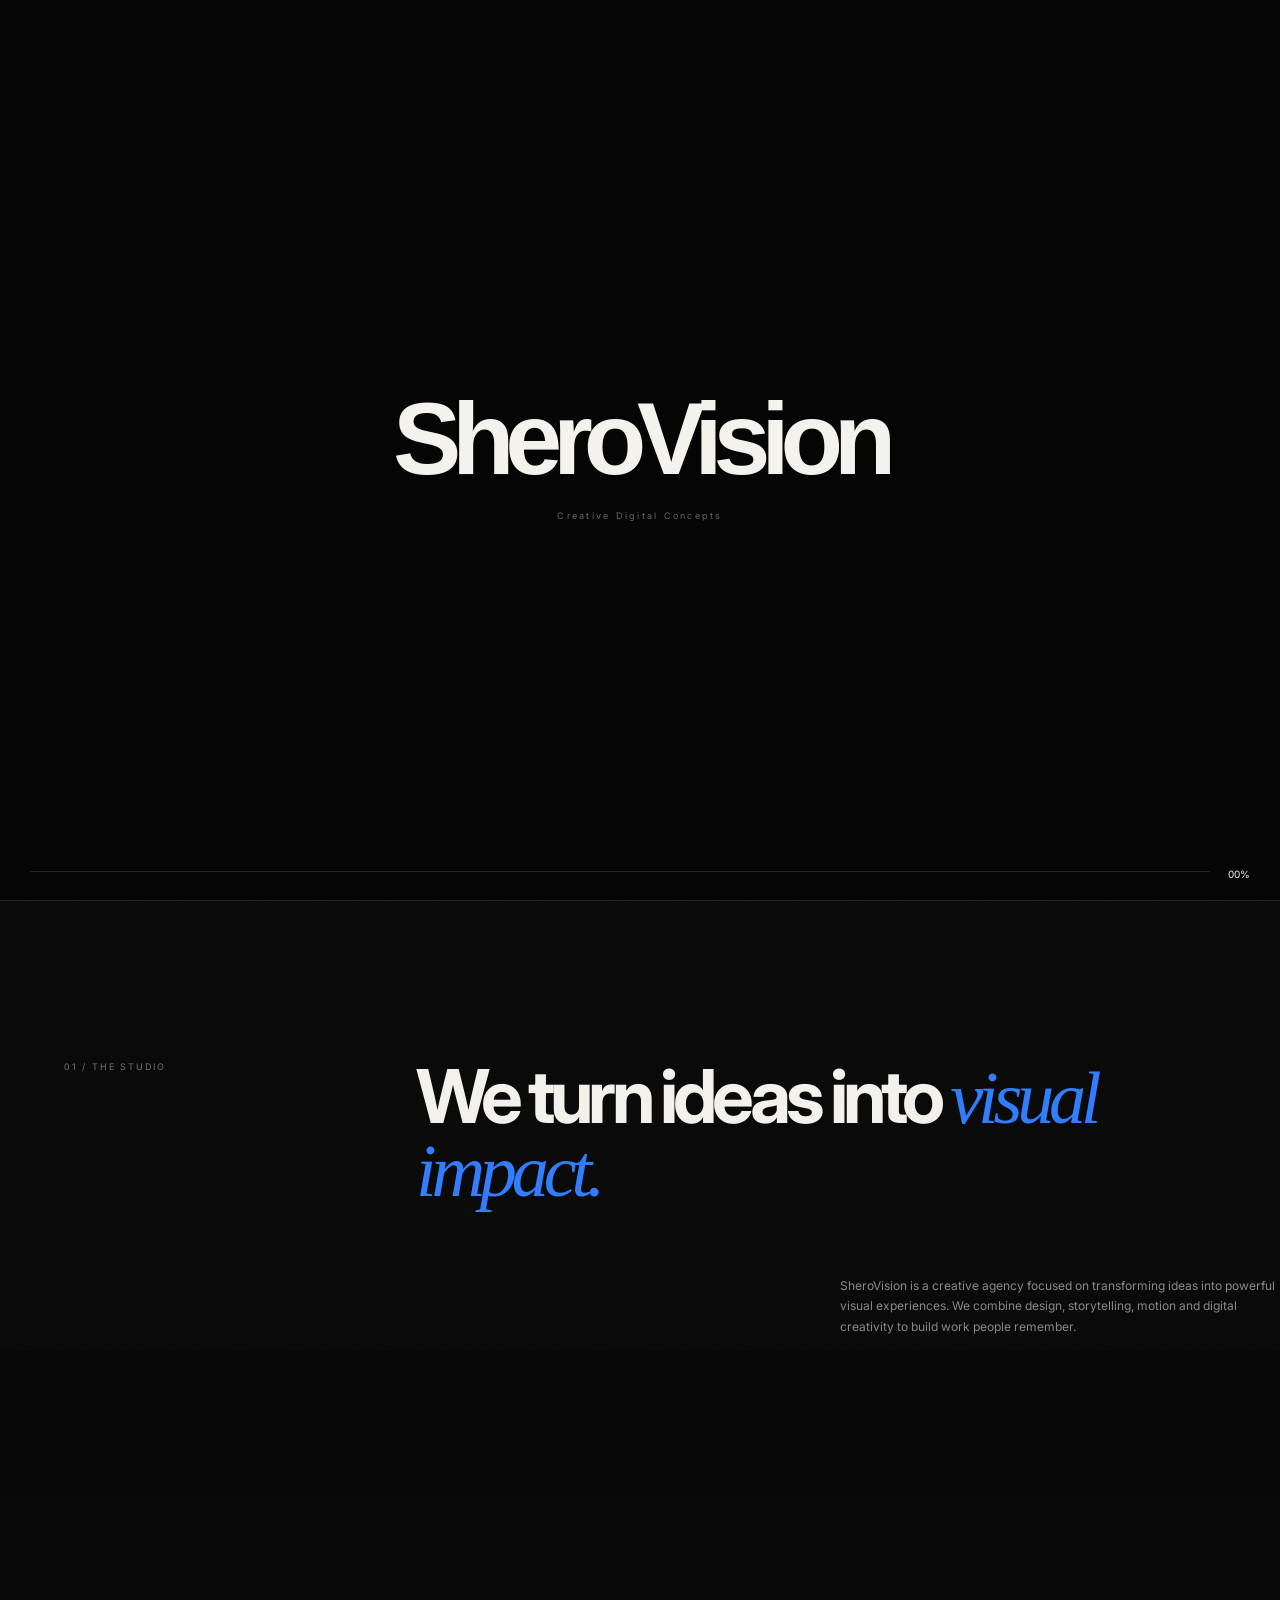
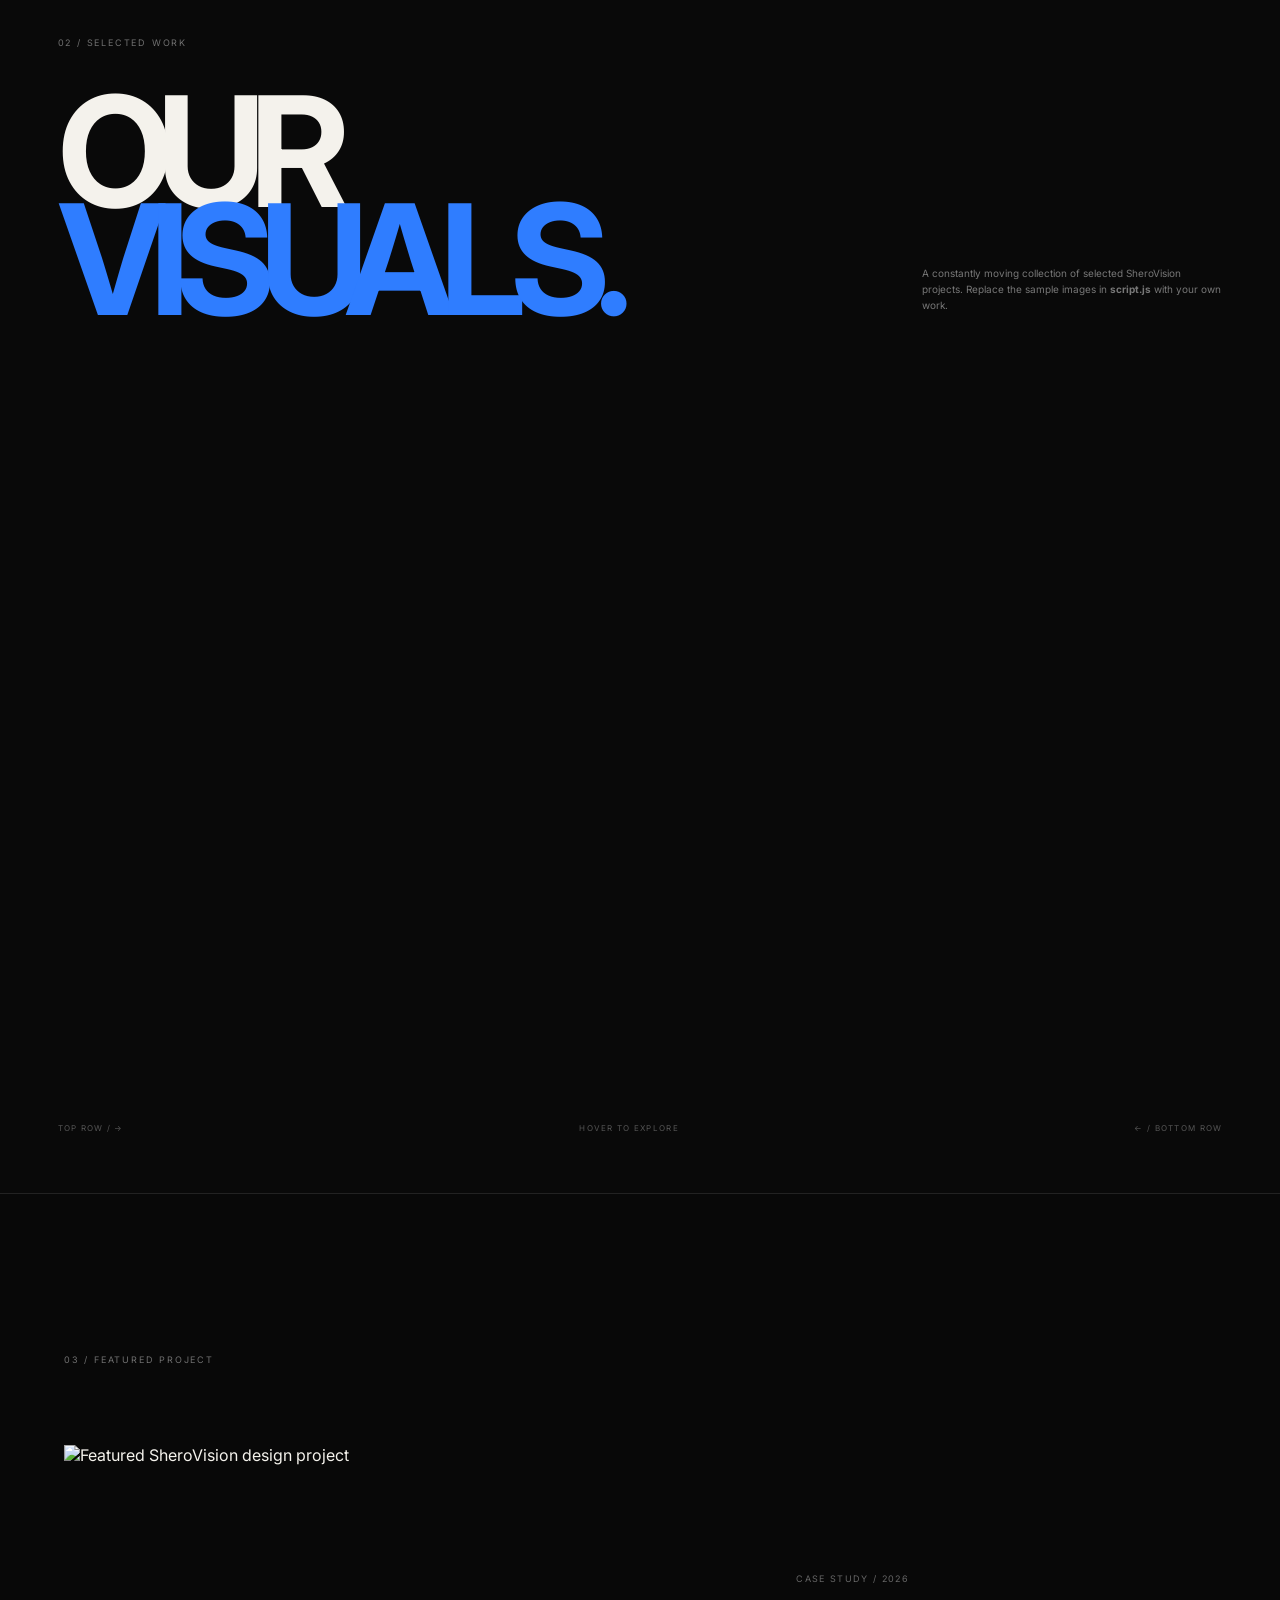
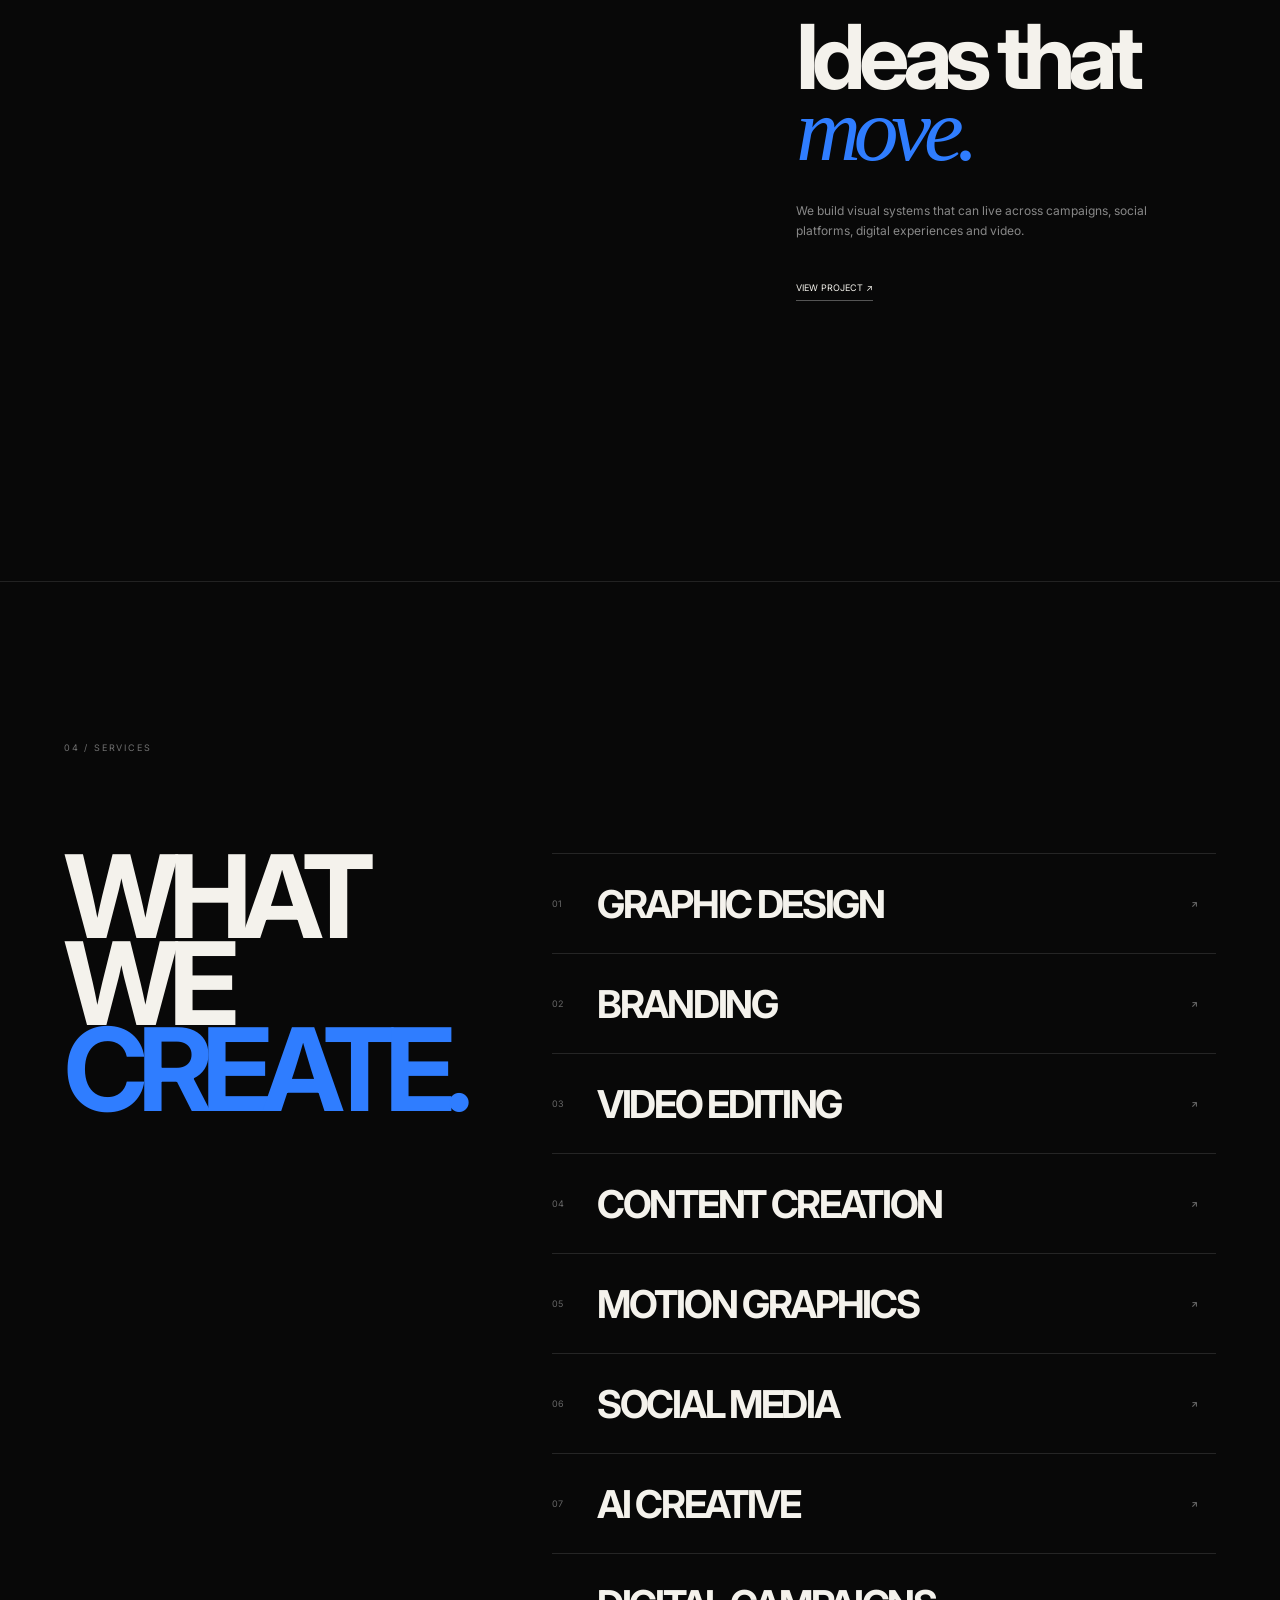
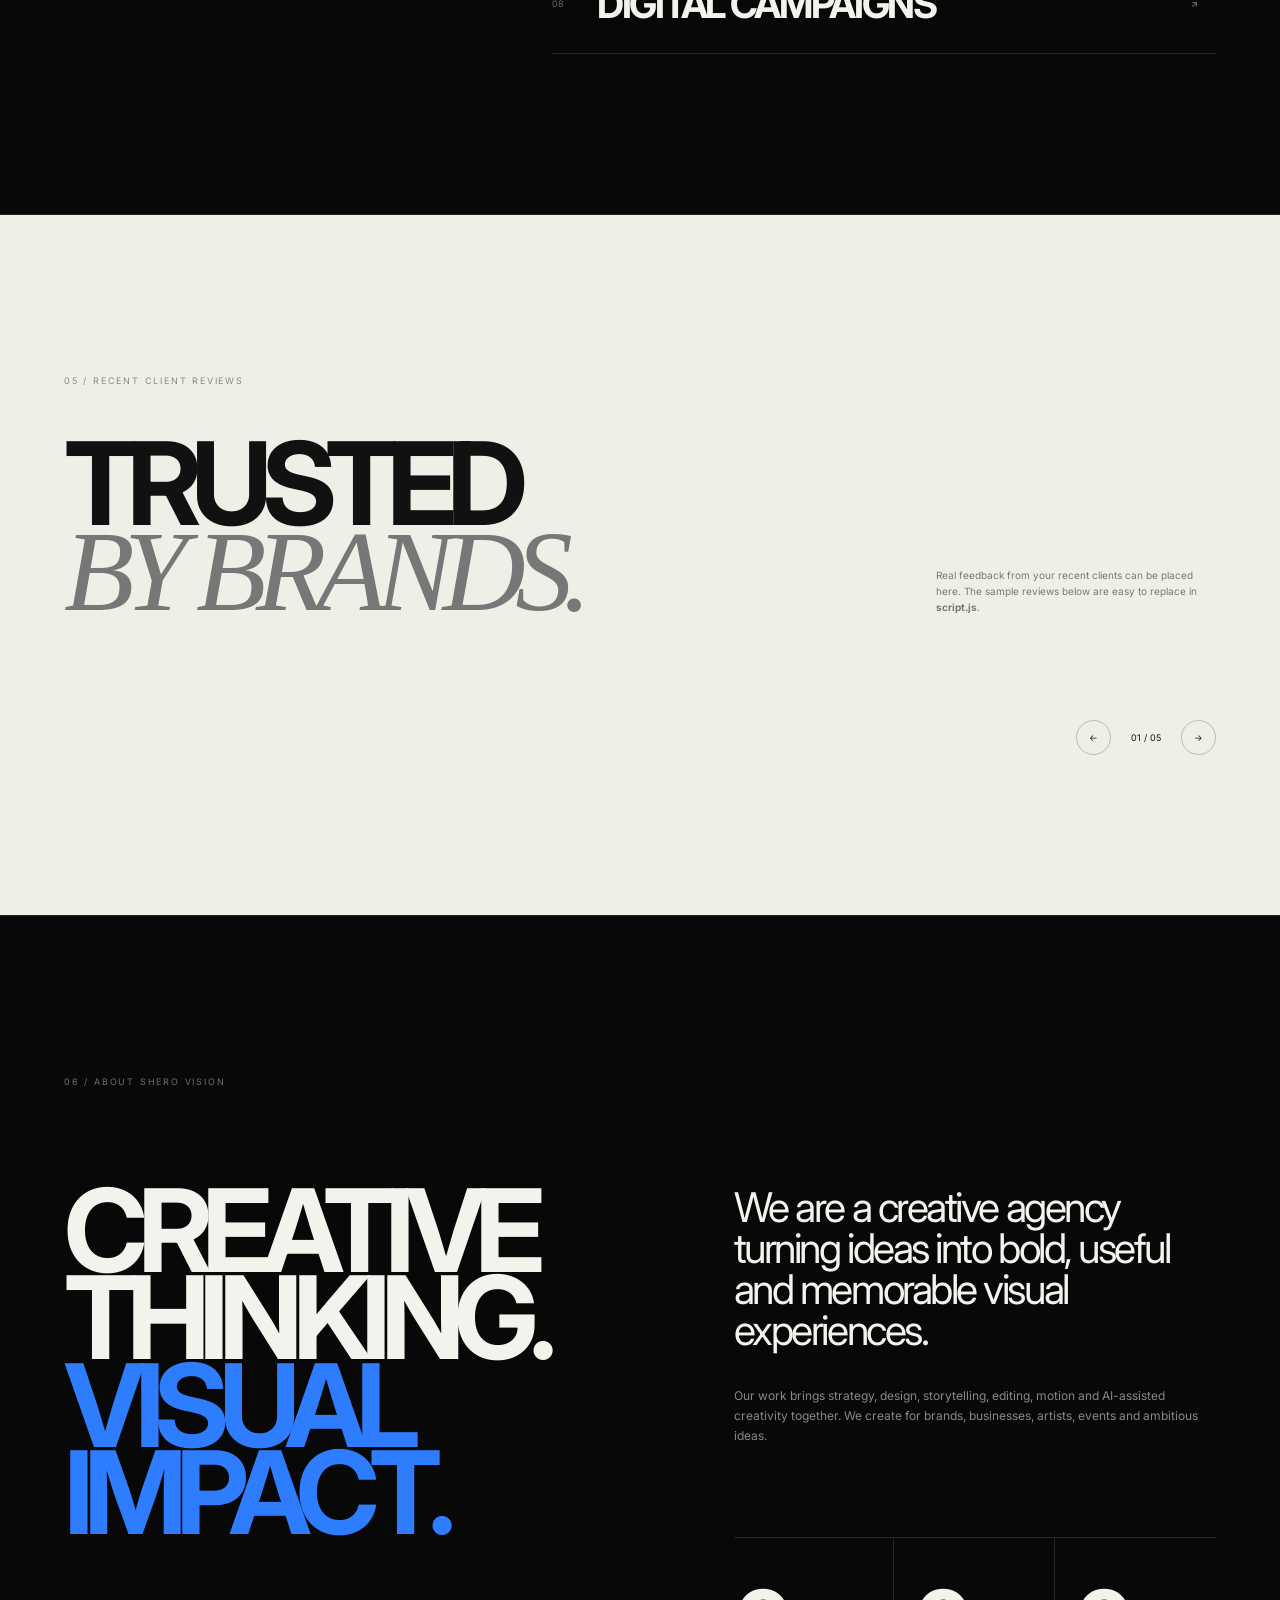
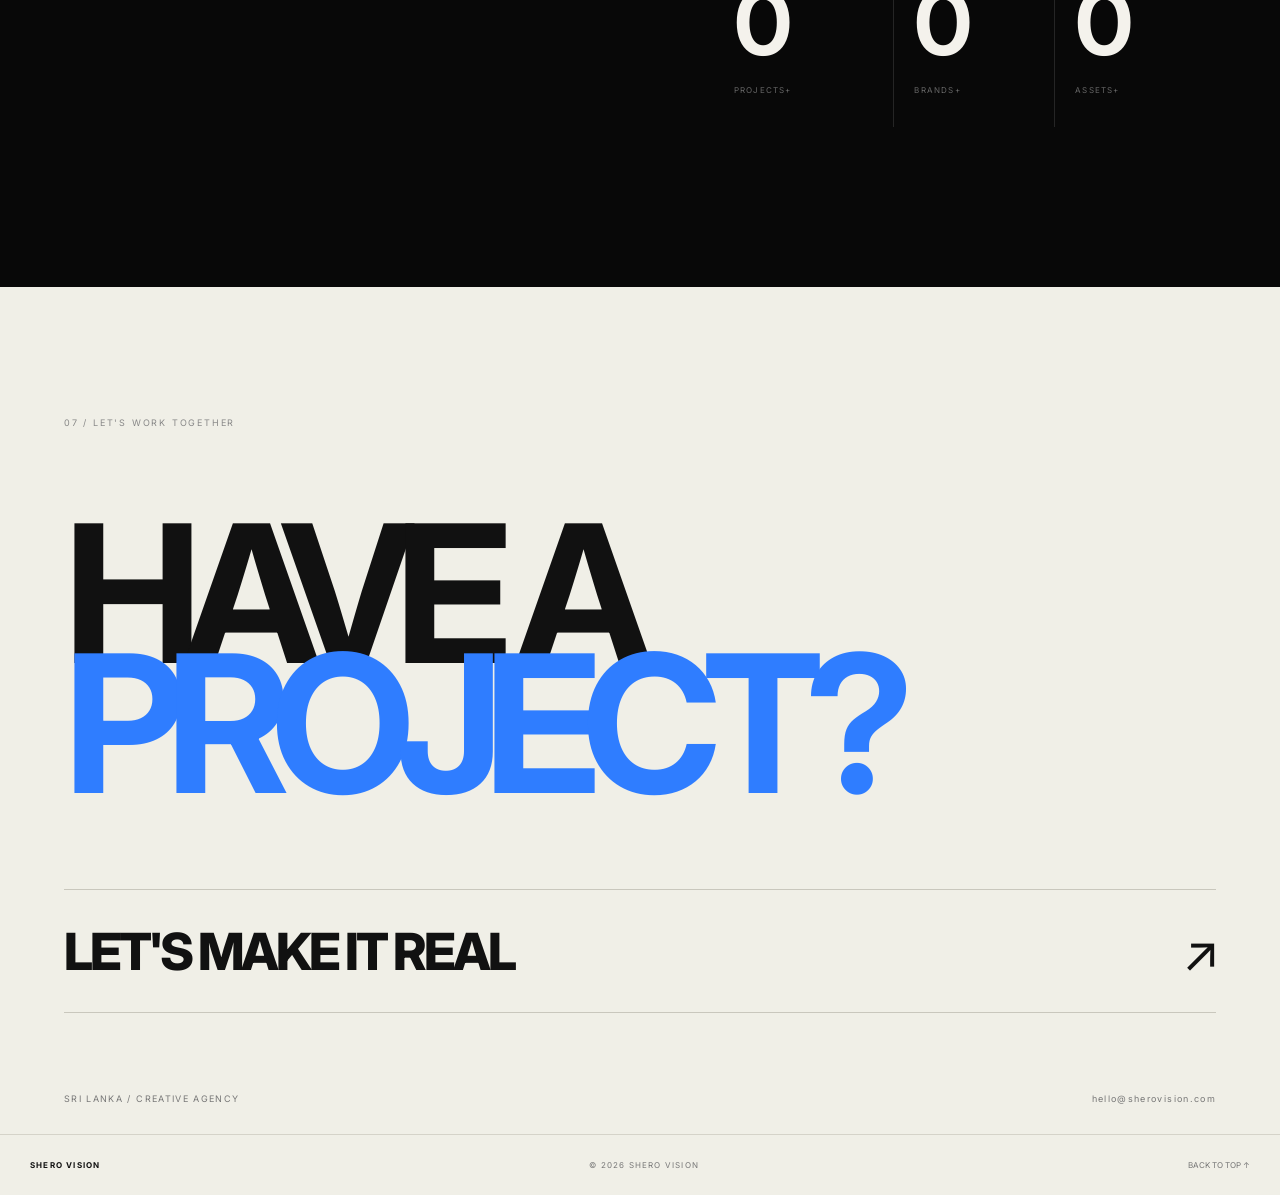
==== commit b402b18d: "Update index.html" ====
--- a/index.html
+++ b/index.html
@@ -46,12 +46,12 @@
 
         <div class="loader-content">
 
-            <div class="loader-logo" id="loader-logo">
-                SHEROVISION
+            <div class="loader-logo">
+                SheroVision
             </div>
 
             <div class="loader-subtitle">
-                CREATIVE AGENCY
+                Creative Digital Concepts
             </div>
 
         </div>
@@ -75,9 +75,11 @@
 
         <!-- Logo -->
         <a href="#home" class="site-logo">
-            ✦ SHERO
-            <span>VISION</span>
-        </a>
+    <img
+        src="images/shero-logo.png"
+        alt="SheroVision"
+    >
+</a>
 
 
         <!-- Desktop navigation -->
--- a/style.css
+++ b/style.css
@@ -108,8 +108,10 @@
 }
 
 .loader-logo {
-    font-size: clamp(40px, 8vw, 110px);
-    font-weight: 900;
+   font-family: "Montserrat", sans-serif;
+   
+   font-size: clamp(40px, 8vw, 110px);
+    font-weight: 750;
     letter-spacing: -0.09em;
 }
 
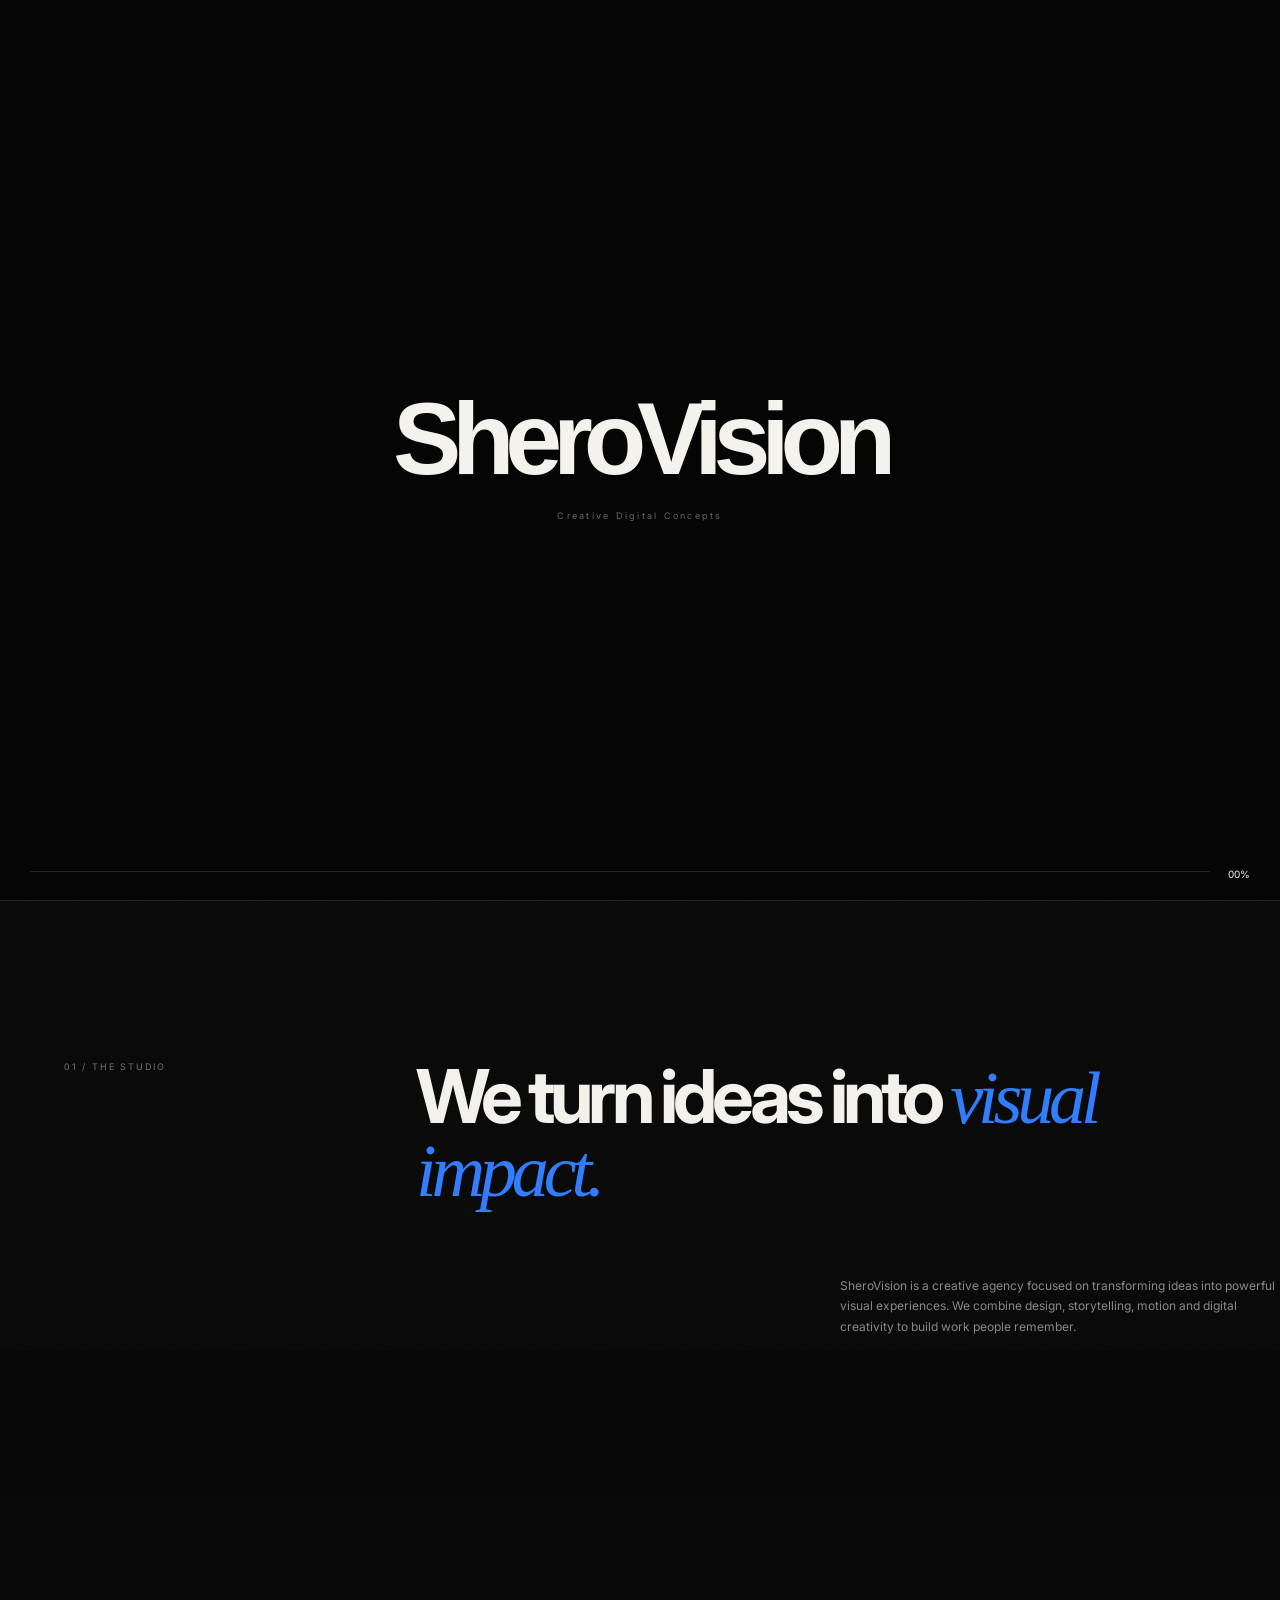
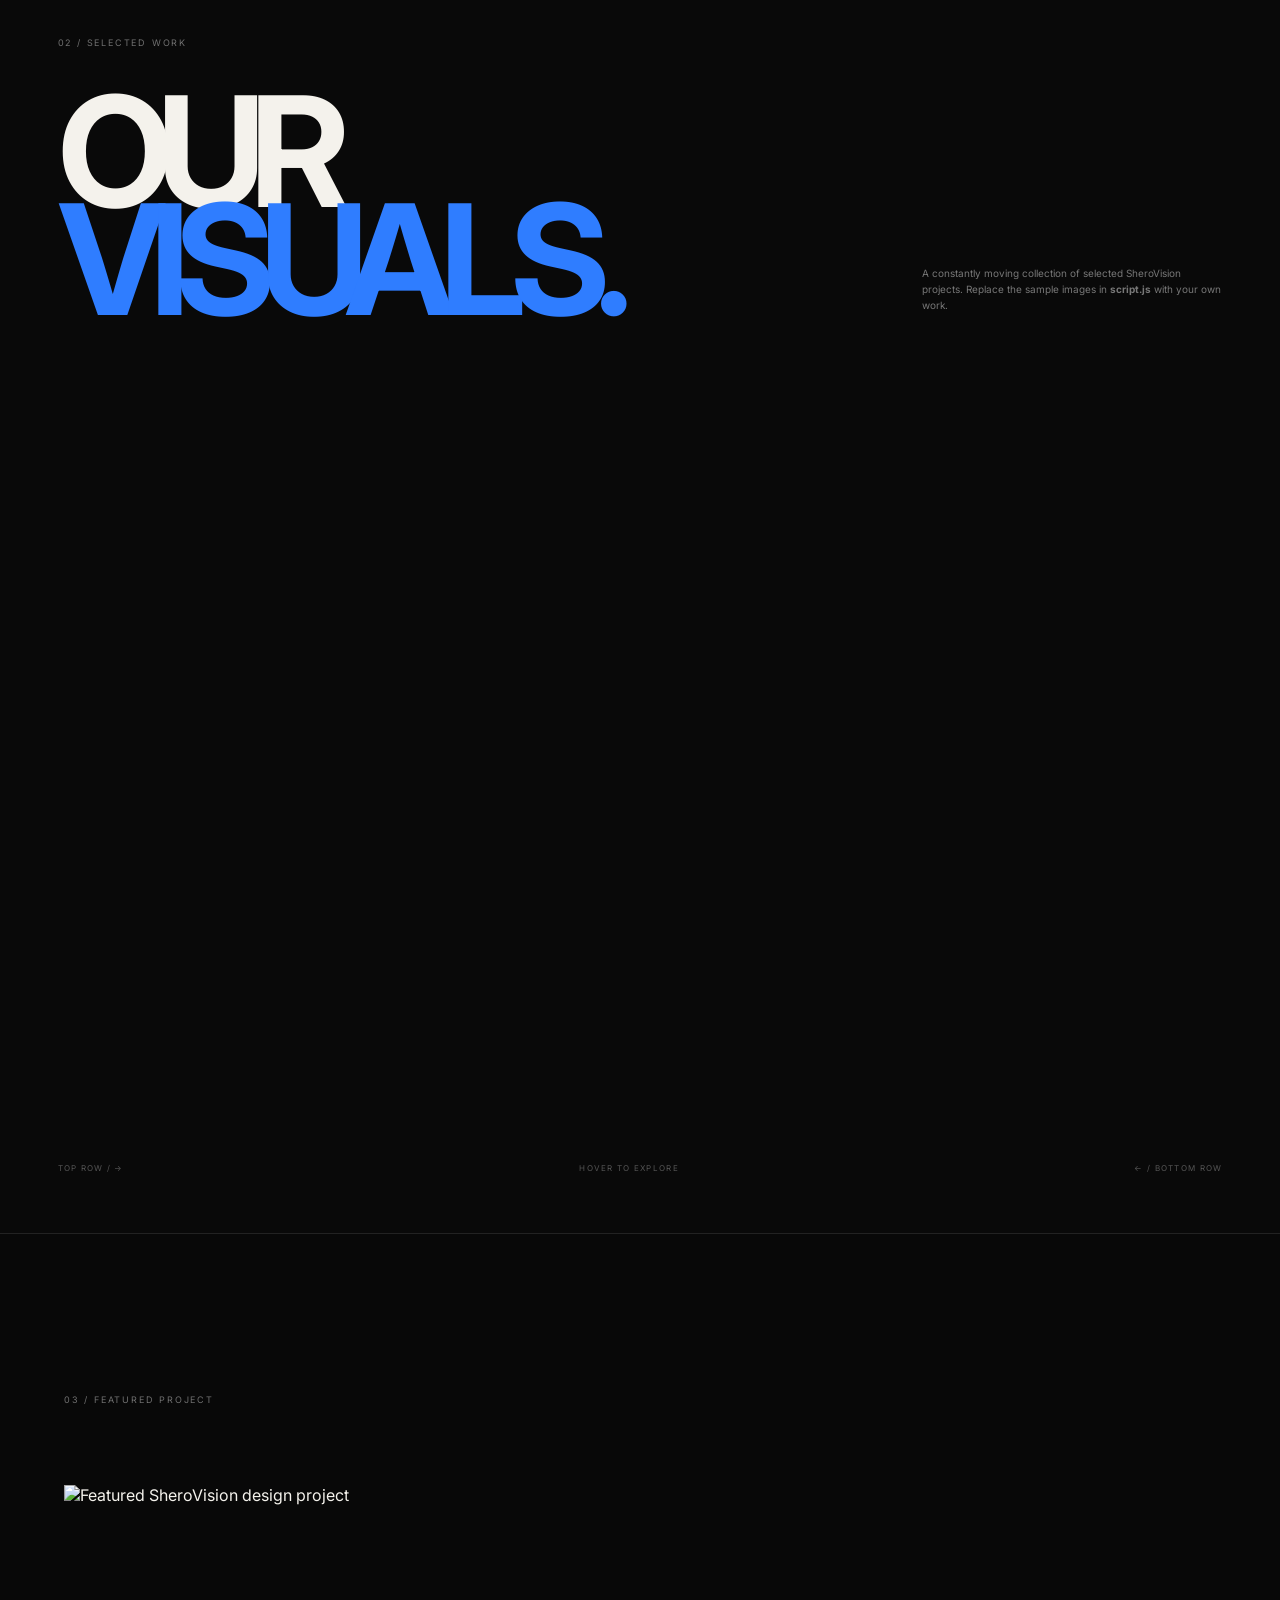
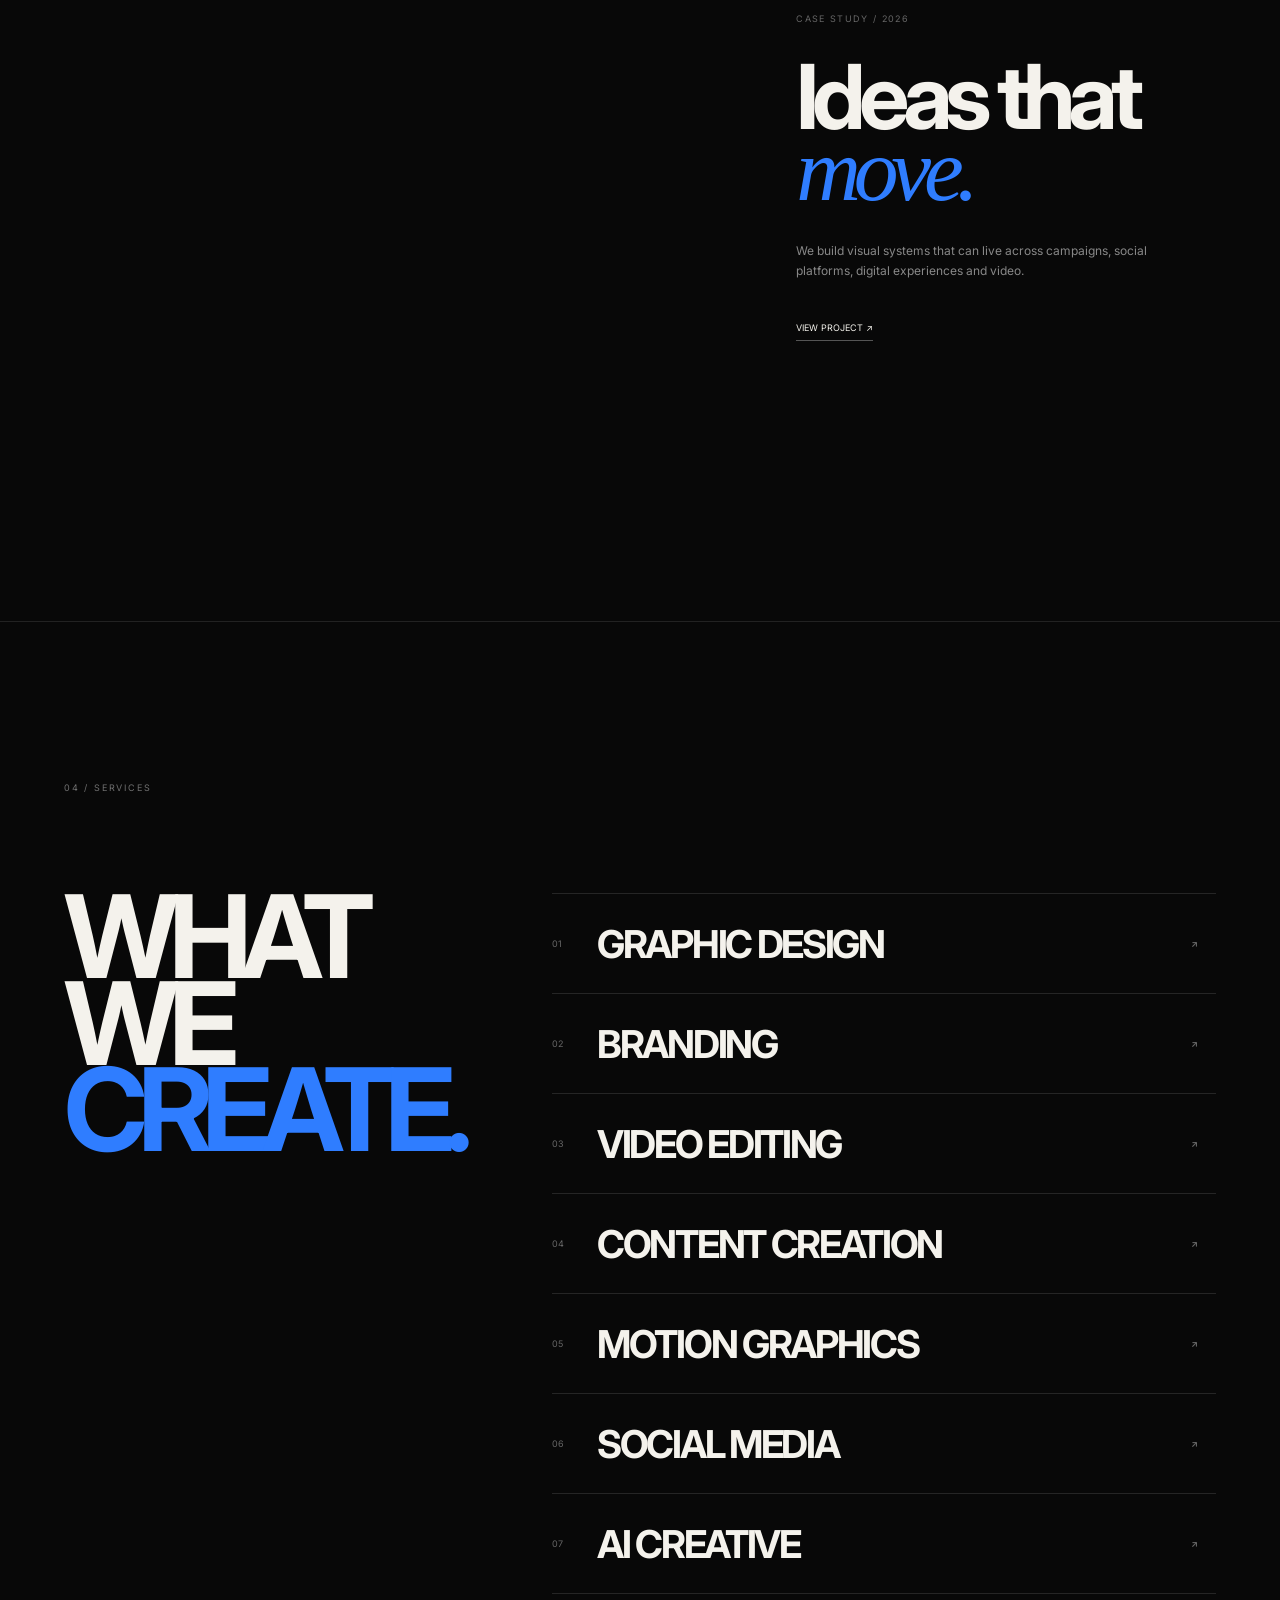
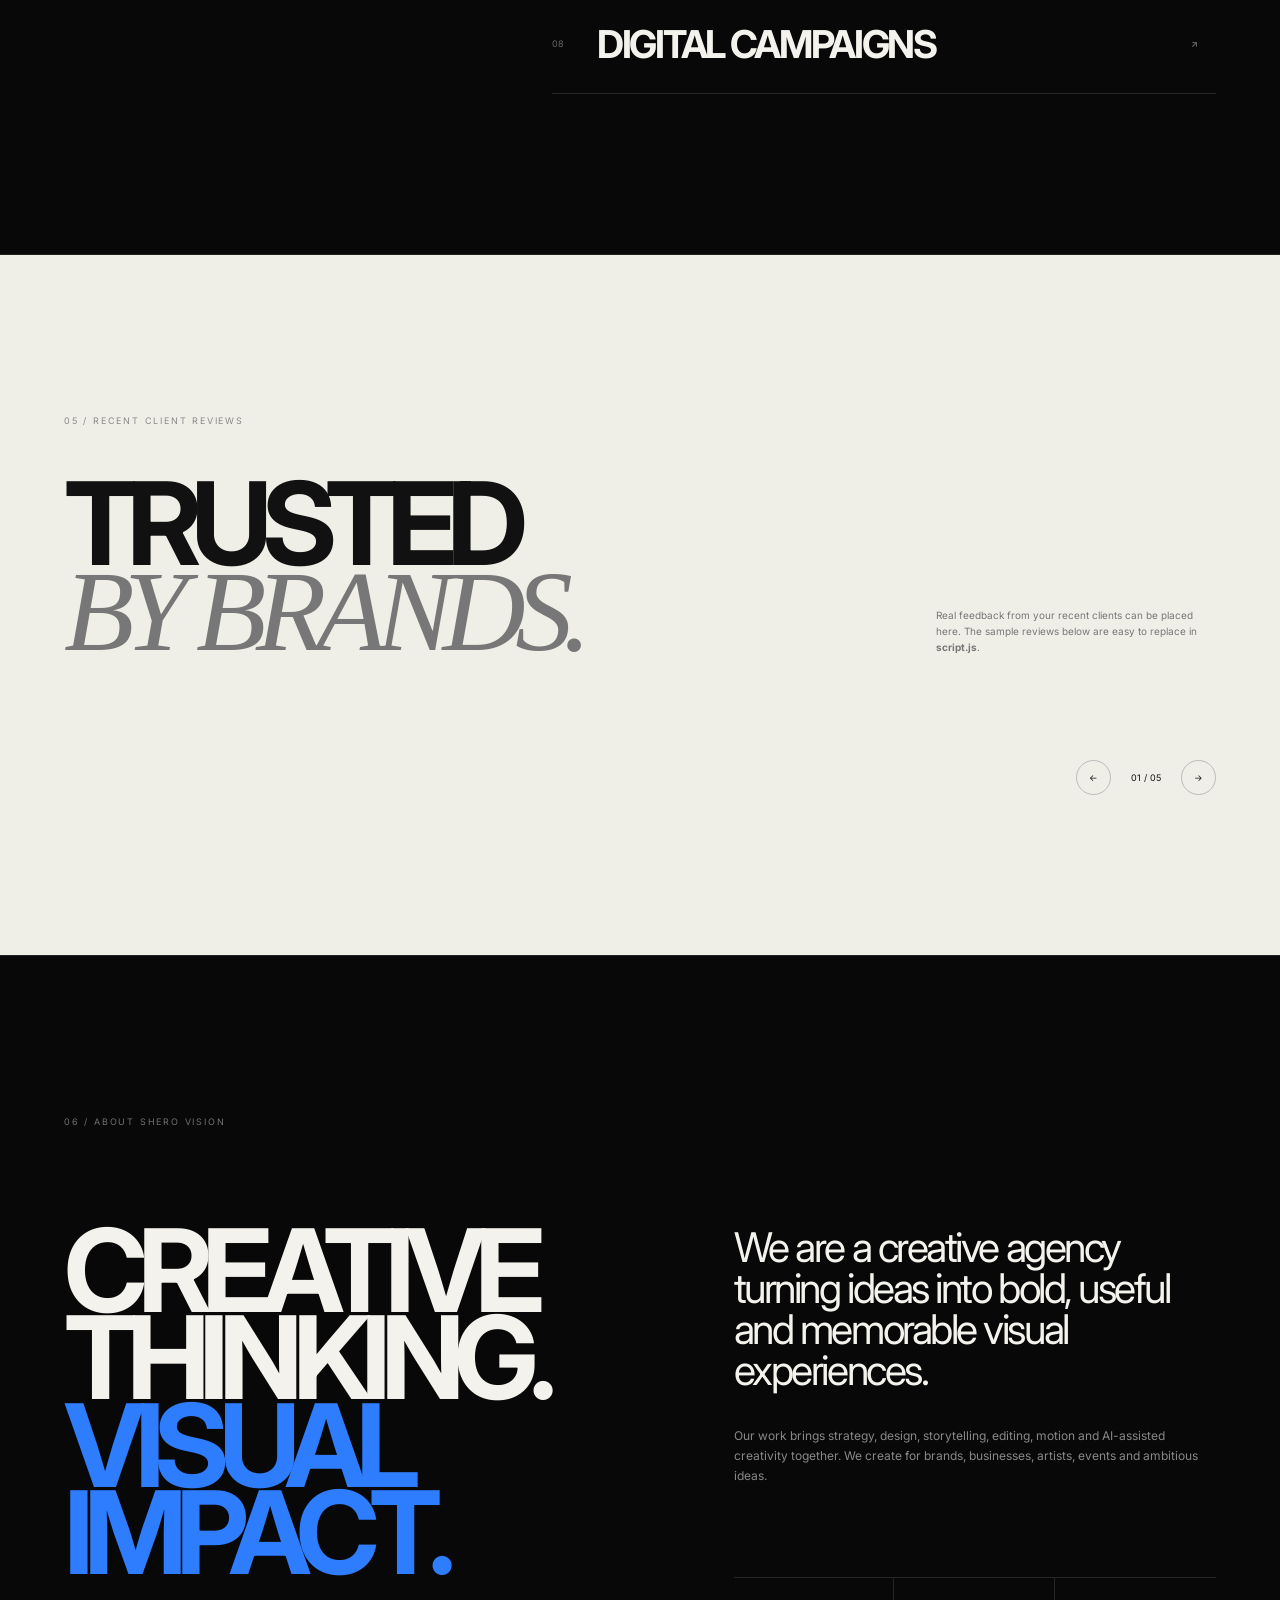
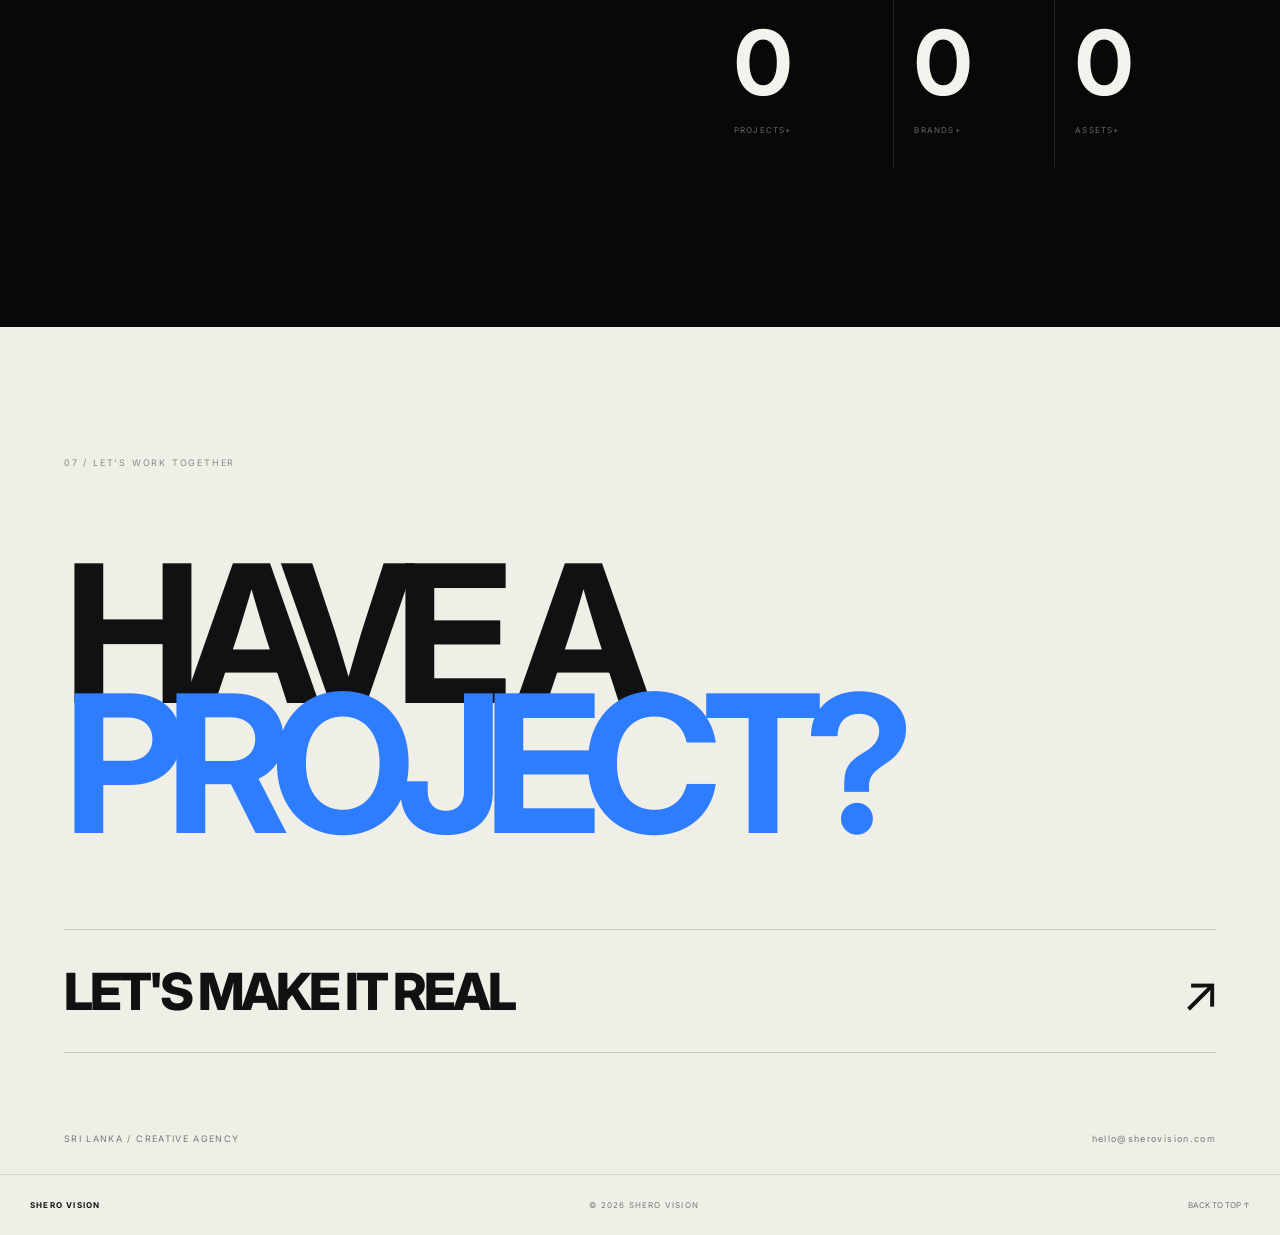
==== commit 8d917602: "Update index.html" ====
--- a/index.html
+++ b/index.html
@@ -230,8 +230,24 @@
             </div>
 
 
-            <!-- Decorative orb -->
-            <div class="hero-orb"></div>
+            <!-- 3D Interactive Eye -->
+<div class="hero-eye">
+
+    <div class="eye-ball">
+
+        <div class="eye-iris">
+
+            <div class="eye-pupil">
+
+                <div class="eye-highlight"></div>
+
+            </div>
+
+        </div>
+
+    </div>
+
+</div>
 
 
             <div class="hero-scroll-indicator">
@@ -455,7 +471,7 @@
                 <div class="services-list">
 
 
-                    <a href="#contact">
+                    <a href="work.html?category=graphic-design">
 
                         <i>01</i>
 
@@ -468,7 +484,7 @@
                     </a>
 
 
-                    <a href="#contact">
+                    <a href="work.html?category=branding">
 
                         <i>02</i>
 
@@ -481,7 +497,7 @@
                     </a>
 
 
-                    <a href="#contact">
+                    <a href="work.html?category=video-editing">
 
                         <i>03</i>
 
@@ -494,7 +510,7 @@
                     </a>
 
 
-                    <a href="#contact">
+                    <a href="work.html?category=content-creation">
 
                         <i>04</i>
 
@@ -507,7 +523,7 @@
                     </a>
 
 
-                    <a href="#contact">
+                    <a href="work.html?category=motion-graphics">
 
                         <i>05</i>
 
@@ -520,7 +536,7 @@
                     </a>
 
 
-                    <a href="#contact">
+                    <a href="work.html?category=social-media">
 
                         <i>06</i>
 
@@ -533,7 +549,7 @@
                     </a>
 
 
-                    <a href="#contact">
+                    <a href="work.html?category=ai-creative">
 
                         <i>07</i>
 
@@ -546,7 +562,7 @@
                     </a>
 
 
-                    <a href="#contact">
+                    <a href="work.html?category=digital-campaigns">
 
                         <i>08</i>
 
--- a/style.css
+++ b/style.css
@@ -180,10 +180,18 @@
 .site-logo {
     display: block;
 
-    font-size: 15px;
-    font-weight: 900;
-    line-height: 0.78;
-    letter-spacing: -0.08em;
+    width: 125px;
+
+    line-height: 0;
+}
+
+.site-logo img {
+    display: block;
+
+    width: 100%;
+    height: auto;
+
+    object-fit: contain;
 }
 
 .site-logo span {
@@ -380,7 +388,11 @@
     color: #000;
 }
 
-.hero-orb {
+/* =========================================================
+   3D HERO EYE
+========================================================= */
+
+.hero-eye {
     position: absolute;
 
     right: 7vw;
@@ -392,17 +404,152 @@
     max-width: 520px;
     max-height: 520px;
 
+    display: flex;
+    align-items: center;
+    justify-content: center;
+
+    perspective: 1000px;
+
+    z-index: 2;
+}
+
+
+/* Main eyeball */
+
+.eye-ball {
+    position: relative;
+
+    width: 100%;
+    height: 100%;
+
     border-radius: 50%;
 
-    opacity: 0.32;
+    display: flex;
+    align-items: center;
+    justify-content: center;
+
+    overflow: hidden;
 
     background:
-        linear-gradient(
-            135deg,
-            #173a72,
-            #111 55%,
-            #2f7dff
+        radial-gradient(
+            circle at 35% 30%,
+            #243c63 0%,
+            #12233e 35%,
+            #081321 68%,
+            #03070d 100%
         );
+
+    box-shadow:
+        inset -50px -40px 80px rgba(0, 0, 0, 0.8),
+        inset 30px 25px 70px rgba(80, 130, 255, 0.10),
+        0 30px 80px rgba(0, 0, 0, 0.6);
+
+    transform-style: preserve-3d;
+
+    will-change: transform;
+}
+
+
+/* Soft glass highlight */
+
+.eye-ball::before {
+    content: "";
+
+    position: absolute;
+
+    width: 48%;
+    height: 30%;
+
+    left: 12%;
+    top: 9%;
+
+    border-radius: 50%;
+
+    background:
+        radial-gradient(
+            ellipse,
+            rgba(255, 255, 255, 0.16),
+            transparent 70%
+        );
+
+    transform: rotate(-30deg);
+
+    filter: blur(8px);
+
+    pointer-events: none;
+}
+
+
+/* Iris */
+
+.eye-iris {
+    position: absolute;
+
+    width: 48%;
+    height: 48%;
+
+    border-radius: 50%;
+
+    display: flex;
+    align-items: center;
+    justify-content: center;
+
+    background:
+        repeating-radial-gradient(
+            circle,
+            #367cff 0px,
+            #163b75 4px,
+            #07162d 10px,
+            #2255a0 15px
+        );
+
+    box-shadow:
+        0 0 45px rgba(47, 125, 255, 0.30),
+        inset 0 0 35px rgba(0, 0, 0, 0.8);
+
+    will-change: transform;
+}
+
+
+/* Dark pupil */
+
+.eye-pupil {
+    position: relative;
+
+    width: 45%;
+    height: 45%;
+
+    border-radius: 50%;
+
+    background:
+        radial-gradient(
+            circle at 42% 38%,
+            #101010,
+            #000 70%
+        );
+
+    box-shadow:
+        0 0 25px rgba(0, 0, 0, 0.9);
+}
+
+
+/* Small reflection */
+
+.eye-highlight {
+    position: absolute;
+
+    width: 18%;
+    height: 18%;
+
+    left: 20%;
+    top: 18%;
+
+    border-radius: 50%;
+
+    background: rgba(255, 255, 255, 0.8);
+
+    box-shadow:
+        0 0 12px rgba(255, 255, 255, 0.5);
 }
 
 .hero-scroll-indicator {
@@ -523,11 +670,11 @@
 }
 
 .top-row {
-    height: 360px;
+    height: 380px;
 }
 
 .bottom-row {
-    height: 360px;
+    height: 380px;
 
     margin-top: 10px;
 }
@@ -552,7 +699,7 @@
 .project-card {
     position: relative;
 
-    flex: 0 0 auto;
+    flex-shrink: 0;
 
     height: 100%;
 
@@ -562,6 +709,25 @@
 
     background: #111;
 }
+
+
+/* Vertical project card */
+
+.project-card.vertical {
+    width: 280px;
+
+    flex: 0 0 280px;
+}
+
+
+/* Wide project card */
+
+.project-card.wide {
+    width: 560px;
+
+    flex: 0 0 560px;
+}
+
 
 .project-card img {
     display: block;
@@ -570,67 +736,13 @@
     height: 100%;
 
     object-fit: cover;
+    object-position: center;
 
     transition: transform 0.8s cubic-bezier(0.16, 1, 0.3, 1);
 }
 
 .project-card:hover img {
     transform: scale(1.06);
-}
-
-
-/* Different card sizes make the gallery feel
-   like the reference design */
-
-.top-row .project-card:nth-child(1),
-.top-row .project-card:nth-child(6) {
-    width: 260px;
-}
-
-.top-row .project-card:nth-child(2),
-.top-row .project-card:nth-child(7) {
-    width: 180px;
-}
-
-.top-row .project-card:nth-child(3),
-.top-row .project-card:nth-child(8) {
-    width: 550px;
-}
-
-.top-row .project-card:nth-child(4),
-.top-row .project-card:nth-child(9) {
-    width: 300px;
-}
-
-.top-row .project-card:nth-child(5),
-.top-row .project-card:nth-child(10) {
-    width: 230px;
-}
-
-
-.bottom-row .project-card:nth-child(1),
-.bottom-row .project-card:nth-child(6) {
-    width: 550px;
-}
-
-.bottom-row .project-card:nth-child(2),
-.bottom-row .project-card:nth-child(7) {
-    width: 300px;
-}
-
-.bottom-row .project-card:nth-child(3),
-.bottom-row .project-card:nth-child(8) {
-    width: 210px;
-}
-
-.bottom-row .project-card:nth-child(4),
-.bottom-row .project-card:nth-child(9) {
-    width: 450px;
-}
-
-.bottom-row .project-card:nth-child(5),
-.bottom-row .project-card:nth-child(10) {
-    width: 270px;
 }
 
 
@@ -1248,7 +1360,7 @@
     }
 
     .mobile-navigation small {
-        color: #2f7dff;
+        color: #00f0ff;
 
         font-size: 10px;
     }
@@ -1340,7 +1452,7 @@
 
     .top-row,
     .bottom-row {
-        height: 230px;
+        height: 250px;
     }
 
     .bottom-row {
@@ -1348,58 +1460,23 @@
     }
 
 
-    /* Smaller cards on mobile */
-
-    .top-row .project-card:nth-child(1),
-    .top-row .project-card:nth-child(6) {
-        width: 165px;
-    }
-
-    .top-row .project-card:nth-child(2),
-    .top-row .project-card:nth-child(7) {
-        width: 125px;
-    }
-
-    .top-row .project-card:nth-child(3),
-    .top-row .project-card:nth-child(8) {
-        width: 350px;
-    }
-
-    .top-row .project-card:nth-child(4),
-    .top-row .project-card:nth-child(9) {
-        width: 190px;
-    }
-
-    .top-row .project-card:nth-child(5),
-    .top-row .project-card:nth-child(10) {
-        width: 150px;
-    }
-
-
-    .bottom-row .project-card:nth-child(1),
-    .bottom-row .project-card:nth-child(6) {
-        width: 350px;
-    }
-
-    .bottom-row .project-card:nth-child(2),
-    .bottom-row .project-card:nth-child(7) {
-        width: 190px;
-    }
-
-    .bottom-row .project-card:nth-child(3),
-    .bottom-row .project-card:nth-child(8) {
-        width: 145px;
-    }
-
-    .bottom-row .project-card:nth-child(4),
-    .bottom-row .project-card:nth-child(9) {
-        width: 290px;
-    }
-
-    .bottom-row .project-card:nth-child(5),
-    .bottom-row .project-card:nth-child(10) {
+    /* Vertical project card on mobile */
+
+    .project-card.vertical {
         width: 180px;
-    }
+
+        flex: 0 0 180px;
+    }
+
+
+    /* Wide project card on mobile */
+
+    .project-card.wide {
+        width: 360px;
+
+        flex: 0 0 360px;
+    }
+
 
     .project-information {
         opacity: 1;
